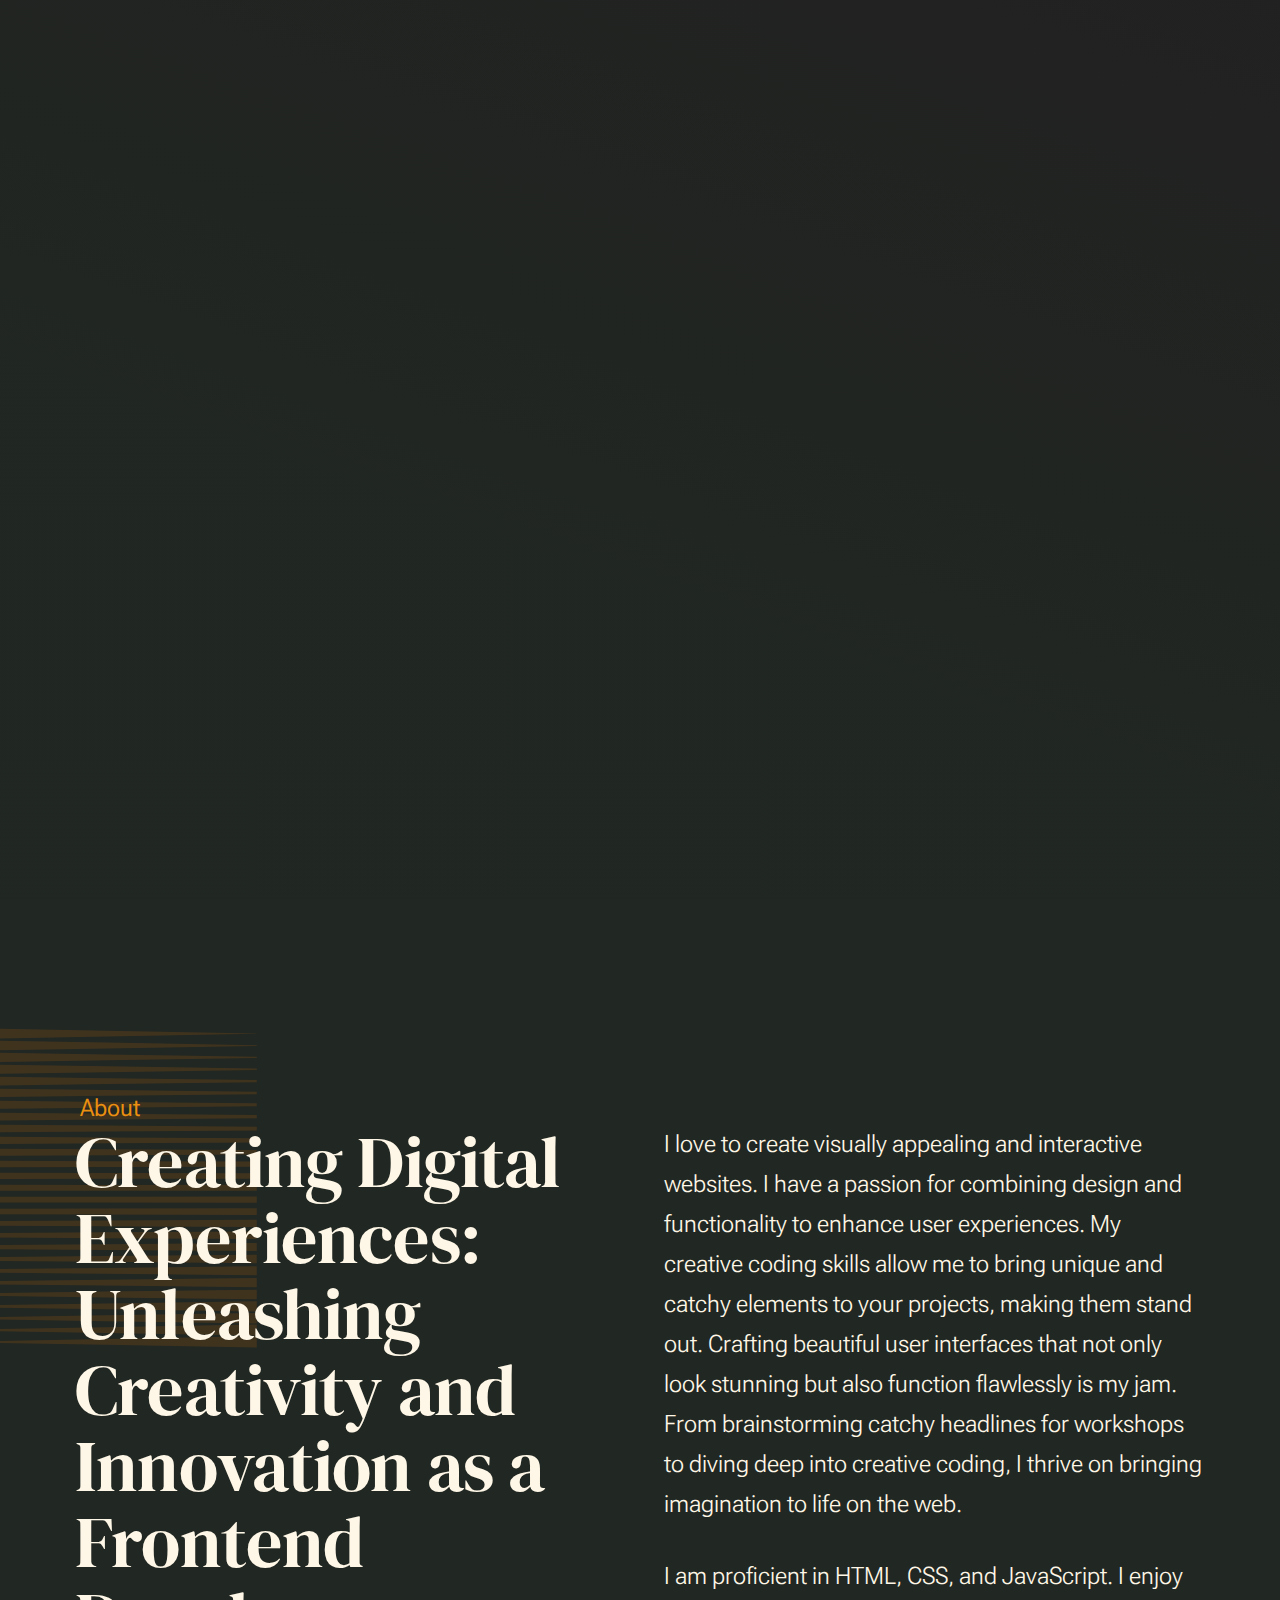
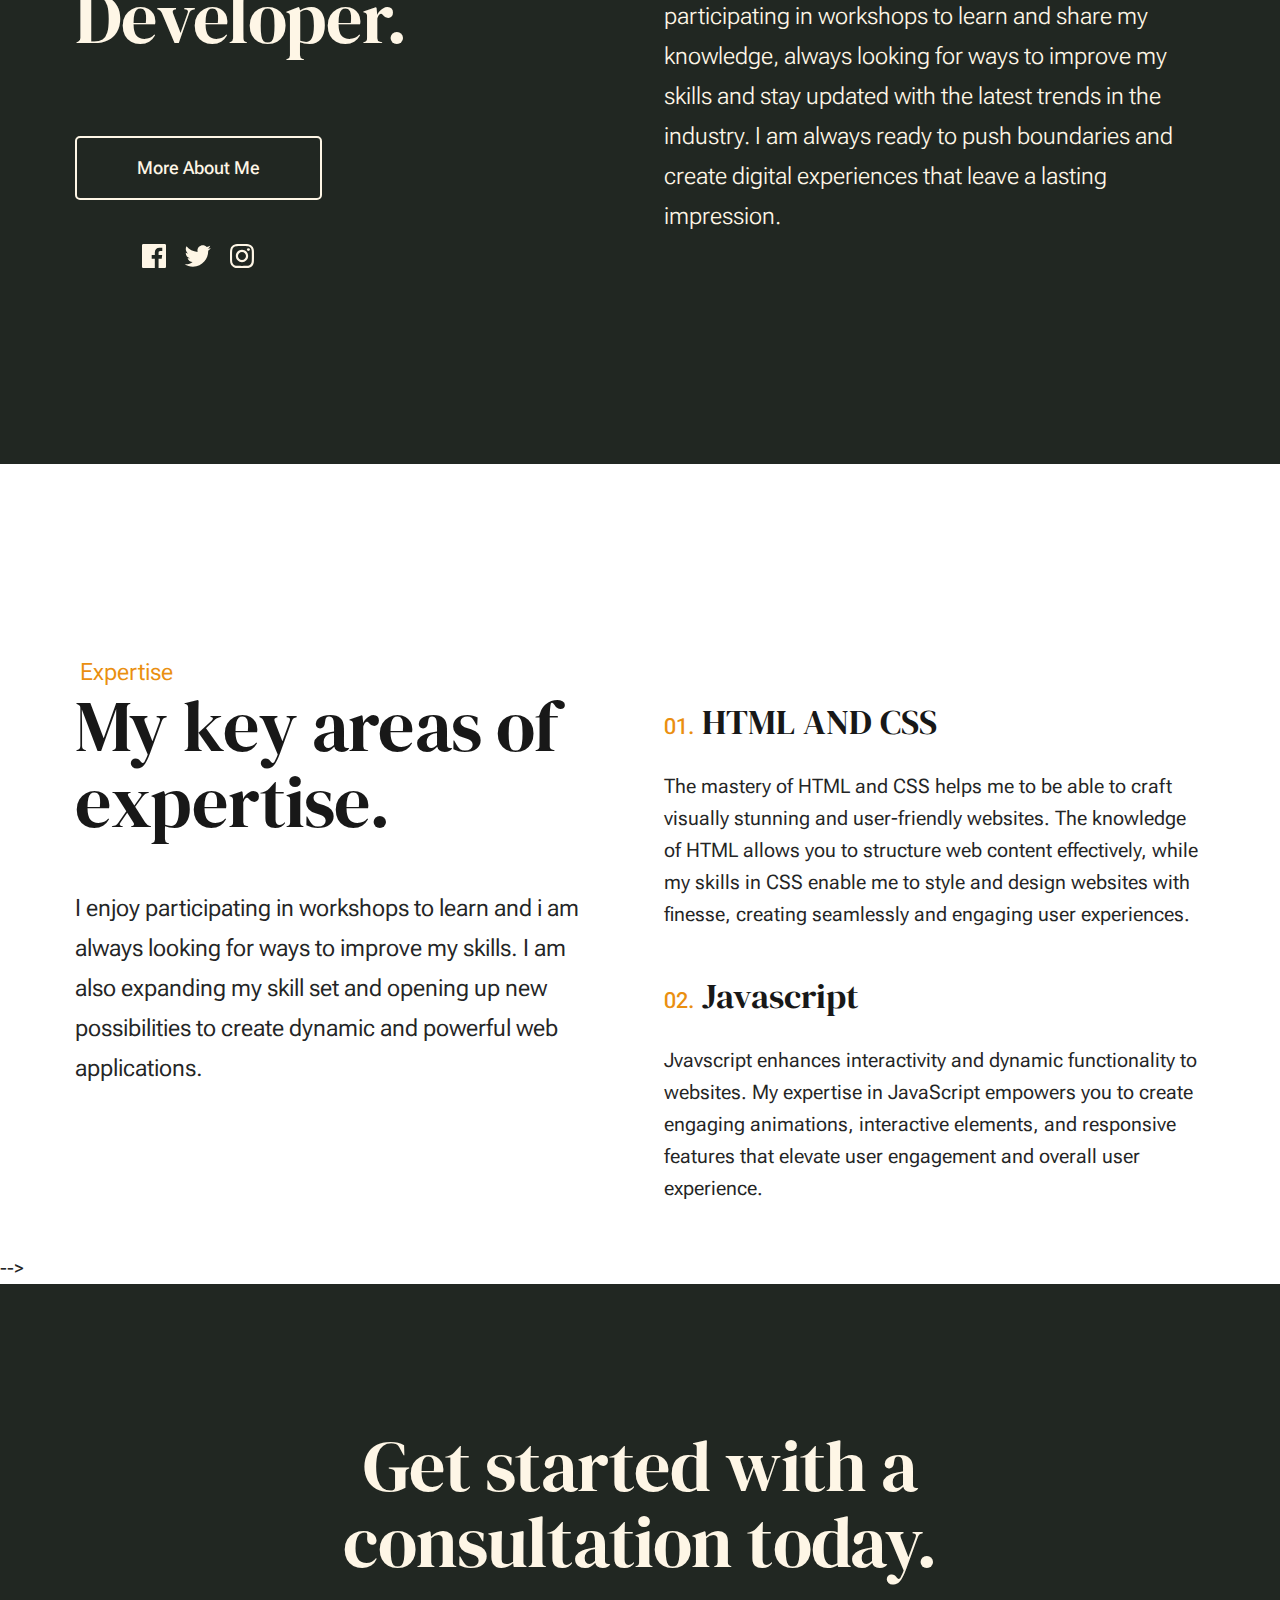
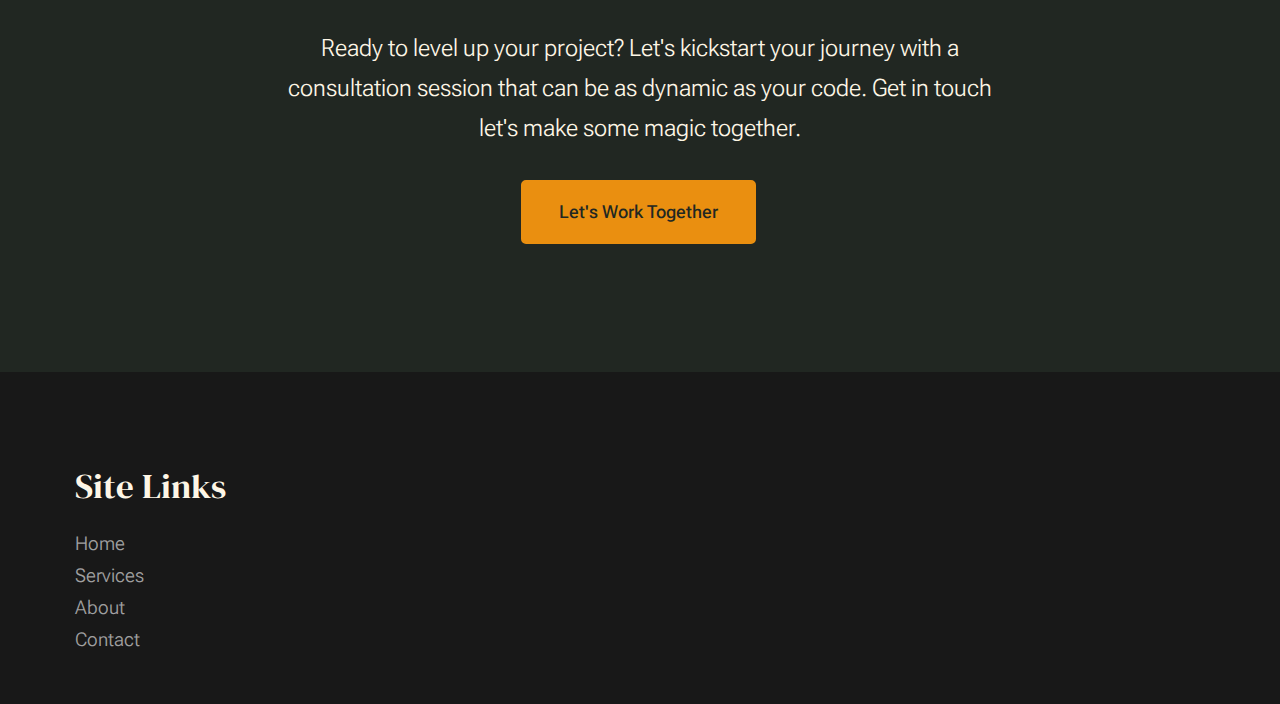
==== index.html @ f2dd3e12 "first commit" ====
<!DOCTYPE html>
<html lang="en" class="no-js" >
<head>

    <!--- basic page needs
    ================================================== -->
    <meta charset="utf-8">
    <meta name="viewport" content="width=device-width, initial-scale=1">
    <title>Fathiat</title>

    <script>
        document.documentElement.classList.remove('no-js');
        document.documentElement.classList.add('js');
    </script>

    <!-- CSS
    ================================================== -->
    <link rel="stylesheet" href="css/vendor.css">
    <link rel="stylesheet" href="css/styles.css">

    <!-- favicons
    ================================================== -->
    <link rel="apple-touch-icon" sizes="180x180" href="apple-touch-icon.png">
    <link rel="icon" type="image/png" sizes="32x32" href="favicon-32x32.png">
    <link rel="icon" type="image/png" sizes="16x16" href="favicon-16x16.png">
    <link rel="manifest" href="site.webmanifest">
</head>


<body id="top">

    
    <!-- preloader
    ================================================== -->
    <div id="preloader">
        <div id="loader" class="dots-fade">
            <div></div>
            <div></div>
            <div></div>
        </div>
    </div>


    <!-- page wrap
    ================================================== -->
    <div id="page" class="s-pagewrap ss-home">


        <!-- # site header 
        ================================================== -->
        <header class="s-header">

            <div class="row s-header__inner width-sixteen-col">

                <div class="s-header__block">
                    <div class="s-header__logo">
                        <a class="logo" href="index.html">
                            <img src="images/logo.svg" alt="Homepage">
                        </a>
                    </div>

                    <a class="s-header__menu-toggle" href="#0"><span>Menu</span></a>
                </div> <!-- end s-header__block -->

                <nav class="s-header__nav">
    
                    <ul class="s-header__menu-links">
                        <li><a href="about.html">About</a></li>
                        <li><a href="services.html">Services</a></li>
                        <!-- <li><a href="blog.html">Journal</a></li> -->
                        <li><a href="contact.html">Contact</a></li>
                    </ul> <!-- s-header__menu-links -->

                    <div class="s-header__contact">
                        <a href="contact.html" class="btn btn--primary s-header__contact-btn">Let's Work Together</a>                        
                    </div> <!-- s-header__contact -->
    
                </nav> <!-- end s-header__nav -->

            </div> <!-- end s-header__inner -->

        </header> <!-- end s-header -->


        <!-- # site main content
        ================================================== -->
        <section id="content" class="s-content">

            <!-- intro
            ----------------------------------------------- -->
            <section id="intro" class="s-intro">

                <div class="row s-intro__content width-sixteen-col">

                    <div class="column lg-12 s-intro__content-inner grid-block">
                        
                        <div class="s-intro__content-text">
                            <div class="s-intro__content-pretitle text-pretitle">Hello, I'm Fathiat</div>
                            <h1 class="s-intro__content-title">
                            I create websites, <br>
                            webapps and help you bring your digital ideas to life.
                            </h1>
                        </div> <!-- s-intro__content-text -->

                        <div class="s-intro__content-media"> 
                            <div class="s-intro__content-media-inner">                               
                                <img src="images/Fathiat1.JPG" srcset="images/Fathiat1.jpg 1x, images/Fathiat1@2x.jpg 2x" alt="">
                                <div class="lines">                               
                                    <span></span>                                  
                                </div>
                            </div>
                        </div> <!-- s-intro__content-media -->                      

                        <div class="s-intro__scroll-down">
                            <a href="#about" class="smoothscroll">
                                <div class="scroll-icon">
                                    <svg xmlns="http://www.w3.org/2000/svg" viewBox="0 0 24 24" width="36" height="36" fill="none" stroke="#97b34a" stroke-width="1" stroke-linecap="round" stroke-linejoin="round">&lt;!--!  Atomicons Free 1.00 by @atisalab License - https://atomicons.com/license/ (Icons: CC BY 4.0) Copyright 2021 Atomicons --&gt;<polyline points="7 13 12 18 17 13"></polyline><line x1="12" y1="18" x2="12" y2="6"></line></svg>
                                </div>
                                <span>Scroll for more</span>
                            </a>
                        </div> <!-- s-intro__scroll-down -->
                        
                    </div> <!-- s-intro__content-inner -->

                </div> <!-- s-intro__content -->

            </section> <!-- end s-intro -->

            <!-- about
            ----------------------------------------------- -->
            <section id="about" class="s-about target-section">

                <div class="row s-about__content width-sixteen-col">
                    <div class="column grid-block grid-section-split">

                        <img src="images/geometric_shape.svg" alt="" class="s-about__content-imgbg">

                        <div class="section-header grid-section-split__header">
                            <div class="text-pretitle">About</div>                           
                            <h2 class="text-display-title">
                            Creating Digital Experiences: Unleashing Creativity and Innovation as a Frontend Developer.
                            </h2>                           
                        </div> <!-- end section-header -->

                        <div class="s-about__content-main grid-section-split__primary">
                            <p class="attention-getter">
                            I love to create visually appealing and interactive websites. I have a passion for
                            combining design and functionality to enhance user experiences. My creative coding
                            skills allow me to bring unique and catchy elements to your projects, making them stand
                            out. Crafting beautiful user interfaces that not only look stunning but also function
                            flawlessly is my jam. From brainstorming catchy headlines for workshops to diving deep
                            into creative coding, I thrive on bringing imagination to life on the web.
                            </p>

                            <p class="attention-getter">
                            I am proficient in HTML, CSS, and JavaScript. I enjoy participating in workshops to learn and
                            share my knowledge, always looking for ways to improve my skills and stay updated with
                            the latest trends in the industry. I am always ready to push boundaries and create digital
                            experiences that leave a lasting impression.
                            </p>

                            <!-- <p class="attention-getter">
                            Lorem ipsum dolor sit amet consectetur adipisicing elit. 
                            Repellendus iste ipsam quod repellat. Hic tempora ullam aperiam 
                            ipsum optio magni vel inventore voluptatibus nisi maiores laboriosam 
                            fuga iure, velit eligendi ab vero minima? Quae ducimus ab dignissimos 
                            iure, eos consequatur est deleniti cum id aliquid neque.
                            </p> -->
                        </div> <!-- end s-about__content-main -->

                        <div class="s-about__content-btn grid-section-split__bottom">
                            <a href="about.html" class="btn btn--stroke u-fullwidth">More About Me</a>

                            <ul class="s-about__social social-list">
                                <li>
                                    <a href="#0">
                                        <svg xmlns="http://www.w3.org/2000/svg" width="24" height="24" viewBox="0 0 24 24" style="fill:rgba(0, 0, 0, 1);transform:;-ms-filter:"><path d="M20,3H4C3.447,3,3,3.448,3,4v16c0,0.552,0.447,1,1,1h8.615v-6.96h-2.338v-2.725h2.338v-2c0-2.325,1.42-3.592,3.5-3.592 c0.699-0.002,1.399,0.034,2.095,0.107v2.42h-1.435c-1.128,0-1.348,0.538-1.348,1.325v1.735h2.697l-0.35,2.725h-2.348V21H20 c0.553,0,1-0.448,1-1V4C21,3.448,20.553,3,20,3z"></path></svg>
                                        <span class="u-screen-reader-text">Facebook</span>
                                    </a>
                                </li>
                                <li>
                                    <a href="#0">
                                        <svg xmlns="http://www.w3.org/2000/svg" width="24" height="24" viewBox="0 0 24 24" style="fill:rgba(0, 0, 0, 1);transform:;-ms-filter:"><path d="M19.633,7.997c0.013,0.175,0.013,0.349,0.013,0.523c0,5.325-4.053,11.461-11.46,11.461c-2.282,0-4.402-0.661-6.186-1.809 c0.324,0.037,0.636,0.05,0.973,0.05c1.883,0,3.616-0.636,5.001-1.721c-1.771-0.037-3.255-1.197-3.767-2.793 c0.249,0.037,0.499,0.062,0.761,0.062c0.361,0,0.724-0.05,1.061-0.137c-1.847-0.374-3.23-1.995-3.23-3.953v-0.05 c0.537,0.299,1.16,0.486,1.82,0.511C3.534,9.419,2.823,8.184,2.823,6.787c0-0.748,0.199-1.434,0.548-2.032 c1.983,2.443,4.964,4.04,8.306,4.215c-0.062-0.3-0.1-0.611-0.1-0.923c0-2.22,1.796-4.028,4.028-4.028 c1.16,0,2.207,0.486,2.943,1.272c0.91-0.175,1.782-0.512,2.556-0.973c-0.299,0.935-0.936,1.721-1.771,2.22 c0.811-0.088,1.597-0.312,2.319-0.624C21.104,6.712,20.419,7.423,19.633,7.997z"></path></svg>
                                        <span class="u-screen-reader-text">Twitter</span>
                                    </a>
                                </li>
                                <li>
                                    <a href="https://www.instagram.com/tomi_bukola?igsh=NXRkZjlpemo4dzln&utm_source=qr">
                                        <svg xmlns="http://www.w3.org/2000/svg" width="24" height="24" viewBox="0 0 24 24" style="fill:rgba(0, 0, 0, 1);transform:;-ms-filter:"><path d="M11.999,7.377c-2.554,0-4.623,2.07-4.623,4.623c0,2.554,2.069,4.624,4.623,4.624c2.552,0,4.623-2.07,4.623-4.624 C16.622,9.447,14.551,7.377,11.999,7.377L11.999,7.377z M11.999,15.004c-1.659,0-3.004-1.345-3.004-3.003 c0-1.659,1.345-3.003,3.004-3.003s3.002,1.344,3.002,3.003C15.001,13.659,13.658,15.004,11.999,15.004L11.999,15.004z"></path><circle cx="16.806" cy="7.207" r="1.078"></circle><path d="M20.533,6.111c-0.469-1.209-1.424-2.165-2.633-2.632c-0.699-0.263-1.438-0.404-2.186-0.42 c-0.963-0.042-1.268-0.054-3.71-0.054s-2.755,0-3.71,0.054C7.548,3.074,6.809,3.215,6.11,3.479C4.9,3.946,3.945,4.902,3.477,6.111 c-0.263,0.7-0.404,1.438-0.419,2.186c-0.043,0.962-0.056,1.267-0.056,3.71c0,2.442,0,2.753,0.056,3.71 c0.015,0.748,0.156,1.486,0.419,2.187c0.469,1.208,1.424,2.164,2.634,2.632c0.696,0.272,1.435,0.426,2.185,0.45 c0.963,0.042,1.268,0.055,3.71,0.055s2.755,0,3.71-0.055c0.747-0.015,1.486-0.157,2.186-0.419c1.209-0.469,2.164-1.424,2.633-2.633 c0.263-0.7,0.404-1.438,0.419-2.186c0.043-0.962,0.056-1.267,0.056-3.71s0-2.753-0.056-3.71C20.941,7.57,20.801,6.819,20.533,6.111z M19.315,15.643c-0.007,0.576-0.111,1.147-0.311,1.688c-0.305,0.787-0.926,1.409-1.712,1.711c-0.535,0.199-1.099,0.303-1.67,0.311 c-0.95,0.044-1.218,0.055-3.654,0.055c-2.438,0-2.687,0-3.655-0.055c-0.569-0.007-1.135-0.112-1.669-0.311 c-0.789-0.301-1.414-0.923-1.719-1.711c-0.196-0.534-0.302-1.099-0.311-1.669c-0.043-0.95-0.053-1.218-0.053-3.654 c0-2.437,0-2.686,0.053-3.655c0.007-0.576,0.111-1.146,0.311-1.687c0.305-0.789,0.93-1.41,1.719-1.712 c0.534-0.198,1.1-0.303,1.669-0.311c0.951-0.043,1.218-0.055,3.655-0.055c2.437,0,2.687,0,3.654,0.055 c0.571,0.007,1.135,0.112,1.67,0.311c0.786,0.303,1.407,0.925,1.712,1.712c0.196,0.534,0.302,1.099,0.311,1.669 c0.043,0.951,0.054,1.218,0.054,3.655c0,2.436,0,2.698-0.043,3.654H19.315z"></path></svg>
                                        <span class="u-screen-reader-text">Instagram</span>
                                    </a>
                                </li>
                                <!-- <li>
                                    <a href="#0">
                                        <svg xmlns="http://www.w3.org/2000/svg" width="24" height="24" viewBox="0 0 24 24" style="fill: rgba(0, 0, 0, 1);transform: ;msFilter:;"><path d="M20.66 6.98a9.932 9.932 0 0 0-3.641-3.64C15.486 2.447 13.813 2 12 2s-3.486.447-5.02 1.34c-1.533.893-2.747 2.107-3.64 3.64S2 10.187 2 12s.446 3.487 1.34 5.02a9.924 9.924 0 0 0 3.641 3.64C8.514 21.553 10.187 22 12 22s3.486-.447 5.02-1.34a9.932 9.932 0 0 0 3.641-3.64C21.554 15.487 22 13.813 22 12s-.446-3.487-1.34-5.02zM12 3.66c2 0 3.772.64 5.32 1.919-.92 1.174-2.286 2.14-4.1 2.9-1.002-1.813-2.088-3.327-3.261-4.54A7.715 7.715 0 0 1 12 3.66zM5.51 6.8a8.116 8.116 0 0 1 2.711-2.22c1.212 1.201 2.325 2.7 3.34 4.5-2 .6-4.114.9-6.341.9-.573 0-1.006-.013-1.3-.04A8.549 8.549 0 0 1 5.51 6.8zM3.66 12c0-.054.003-.12.01-.2.007-.08.01-.146.01-.2.254.014.641.02 1.161.02 2.666 0 5.146-.367 7.439-1.1.187.373.381.793.58 1.26-1.32.293-2.674 1.006-4.061 2.14S6.4 16.247 5.76 17.5c-1.4-1.587-2.1-3.42-2.1-5.5zM12 20.34c-1.894 0-3.594-.587-5.101-1.759.601-1.187 1.524-2.322 2.771-3.401 1.246-1.08 2.483-1.753 3.71-2.02a29.441 29.441 0 0 1 1.56 6.62 8.166 8.166 0 0 1-2.94.56zm7.08-3.96a8.351 8.351 0 0 1-2.58 2.621c-.24-2.08-.7-4.107-1.379-6.081.932-.066 1.765-.1 2.5-.1.799 0 1.686.034 2.659.1a8.098 8.098 0 0 1-1.2 3.46zm-1.24-5c-1.16 0-2.233.047-3.22.14a27.053 27.053 0 0 0-.68-1.62c2.066-.906 3.532-2.006 4.399-3.3 1.2 1.414 1.854 3.027 1.96 4.84-.812-.04-1.632-.06-2.459-.06z"></path></svg>
                                        <span class="u-screen-reader-text">Dribbble</span>
                                    </a>
                                </li> -->
                            </ul> <!-- end s-footer__social -->
                        </div> <!-- end s-about__content-btn -->
                    
                    </div> <!-- content-inner -->
                </div>
                
            </section> <!-- end s-about -->

            <!-- expertise
            ----------------------------------------------- -->
            <section id="expertise" class="s-expertise">

                <div class="row s-expertise__content width-sixteen-col">
                    <div class="column xl-12 grid-block grid-section-split">

                        <div class="section-header grid-section-split__header">
                            <div class="text-pretitle">Expertise</div>                           
                            <h2 class="text-display-title">
                            My key areas of expertise.
                            </h2>     
                            
                            <p class="lead">
                            I enjoy participating in workshops to learn and i am always looking for ways to improve my
                            skills. I am also expanding my skill set and opening up new possibilities to create dynamic
                            and powerful web applications. 
                            </p>
                        </div> <!-- end section-header -->

                        <div class="s-expertise__content-main grid-section-split__primary">

                            <div class="grid-list-items list-items show-ctr">
                                <div class="grid-list-items__item list-items__item">
                                    <div class="grid-list-items__title list-items__item-header">
                                        <h3 class="list-items__item-title">HTML AND CSS</h3>
                                    </div>
                                    <div class="grid-list-items__text list-items__item-text">
                                        <p>
                                        The mastery of HTML and CSS helps me to be able to craft visually stunning and
                                        user-friendly websites. The knowledge of HTML allows you to structure web content
                                        effectively, while my skills in CSS enable me to style and design websites with
                                        finesse, creating seamlessly and engaging user experiences.
                                        </p>
                                    </div>
                                </div> <!-- list-item -->
                                <div class="grid-list-items__item list-items__item">
                                    <div class="grid-list-items__title list-items__item-header">
                                        <h3 class="list-items__item-title">Javascript</h3>
                                    </div>
                                    <div class="grid-list-items__text list-items__item-text">
                                        <p>
                                    Jvavscript enhances interactivity and dynamic functionality to websites. My expertise in
                                    JavaScript empowers you to create engaging animations, interactive elements, and responsive
                                    features that elevate user engagement and overall user experience.
                                        </p>
                                    </div>
                                </div> <!-- list-expertise__item -->
                                <!-- <div class="grid-list-items__item list-items__item">
                                    <div class="grid-list-items__title list-items__item-header">
                                        <h3 class="list-items__item-title">Content Marketing</h3>
                                    </div>
                                    <div class="grid-list-items__text list-items__item-text">
                                        <p>
                                        Eaque velit eligend. iQuibusdam quis autem voluptatibus earum vel ex error ea magni. 
                                        Rerum quam quos. Aut asperiores sit mollitia. Rem neque et voluptatem eos quia sed eligendi et. 
                                        Eaque velit eligendi ut magnam. Cumque ducimus laborum doloribus facere maxime vel earum quidem enim suscipit.
                                        </p>
                                    </div>
                                </div> <!-- list-expertise__item -->
                                <!-- <div class="grid-list-items__item list-items__item">
                                    <div class="grid-list-items__title list-items__item-header">
                                        <h3 class="list-items__item-title">Research & Discovery</h3>
                                    </div>
                                    <div class="grid-list-items__text list-items__item-text">
                                        <p>
                                        Quibusdam quis autem voluptatibus earum vel ex error ea magni. Rerum quam quos. Aut asperiores 
                                        sit mollitia. Rem neque et voluptatem eos quia sed eligendi et. Eaque velit eligendi ut 
                                        magnam. Cumque ducimus laborum doloribus facere maxime vel earum quidem enim suscipit.
                                        </p>
                                    </div> -->
                                </div> <!-- list-expertise__item -->

                            </div> <!-- grid-list-items -->
                        </div> <!-- end s-expertise__content-main -->

                        <!-- <div class="s-expertise__content-btn grid-section-split__bottom">
                            <a href="services.html" class="btn btn--stroke u-fullwidth">View All Services</a>
                        </div> end s-about__content-btn -->

                    </div> <!-- end grid-block-->
                </div> <!-- end s-expertise__content -->

            </section> <!-- end s-expertise -->

            <!-- clients
            ----------------------------------------------- -->
            <!-- <section id="clients" class="s-clients">          

                <div class="row s-clients__content-block width-sixteen-col">
                    <div class="column xl-12 grid-block grid-section-split">
                    
                        <div class="section-header grid-section-split__header">
                            <div class="text-pretitle">Clients</div>                           
                            <h2 class="text-display-title">
                            I have had the privilege of working with these incredible brands.
                            </h2>       
                        </div> <!-- end section-header -->
                    
                        <!-- <div class="grid-section-split__primary">
                            <p class="lead">
                            Quibusdam quis autem voluptatibus earum vel ex error ea. Lorem ipsum dolor sit amet consectetur 
                            adipisicing elit. Laborum suscipit debitis quam dignissimos veritatis atque pariatur magnam 
                            obcaecati fugit reprehenderit vel numquam facere esse est deserunt, perferendis commodi voluptatem similique.
                            </p>   

                            <p>
                            Lorem ipsum dolor sit amet consectetur adipisicing elit. Porro, numquam molestiae vel quaerat quas 
                            facilis voluptates rerum aspernatur quam voluptatem ea, vitae illo, omnis minus vero minima maiores 
                            quia nihil incidunt provident debitis ab qui quasi. Iure unde numquam in nulla praesentium nesciunt 
                            dolore exercitationem, odit expedita minima quisquam ullam ex. Aut perferendis vel consectetur modi esse.
                            Temporibus reprehenderit alias magni atque repellat aspernatur voluptates, accusantium pariatur libero ad 
                            nesciunt illum labore facere. Earum iure consequatur cumque omnis maiores optio.
                            </p>
                        </div> end grid-section-split__primary -->
                    
                    <!-- </div> end column -->
                <!-- </div> end row -->

                <!-- <div class="row s-clients__content-block width-sixteen-col">
                    <div class="column xl-12">
                    
                        <div class="clients-list">                            
                            <div class="clients-list__item">
                                <a href="#0">
                                    <img src="images/clients/flash.svg" alt="">
                                </a>
                            </div>
                            <div class="clients-list__item">
                                <a href="#0">
                                    <img src="images/clients/rise.svg" alt="">
                                </a>
                            </div>
                            <div class="clients-list__item">
                                <a href="#0">
                                    <img src="images/clients/cactus.svg" alt="">
                                </a>
                            </div>
                            <div class="clients-list__item">
                                <a href="#0">
                                    <img src="images/clients/pinpoint.svg" alt="">
                                </a>
                            </div> -->
                            <!-- <div class="clients-list__item">
                                <a href="#0">
                                    <img src="images/clients/proline.svg" alt="">
                                </a>
                            </div>
                            <div class="clients-list__item">
                                <a href="#0">
                                    <img src="images/clients/vision.svg" alt="">
                                </a>
                            </div>
                            <div class="column clients-list__item">
                                <a href="#0">
                                    <img src="images/clients/volume.svg" alt="">
                                </a>
                            </div> -->
                            <!-- <div class="column clients-list__item">
                                <a href="#0">
                                    <img src="images/clients/hitech.svg" alt="">
                                </a>
                            </div><div class="clients-list__item">
                                <a href="#0">
                                    <img src="images/clients/terra.svg" alt="">
                                </a>
                            </div>
                            <div class="clients-list__item">
                                <a href="#0">
                                    <img src="images/clients/chain.svg" alt="">
                                </a>
                            </div>
                        </div> end clients-list -->

                    <!-- </div> end column -->
                <!-- </div> end row -->
                                
                <!-- <div class="row s-clients__content-block width-sixteen-col">
                    <div class="column xl-12 testimonials">
                    
                        <div class="swiper-container testimonials__slider home-slider">

                            <div class="swiper-wrapper">
                                <div class="testimonials__slide swiper-slide">
                                    <p>
                                    Molestiae incidunt consequatur quis ipsa autem nam sit enim magni. Voluptas tempore rem. 
                                    Explicabo a quaerat sint autem dolore ducimus ut consequatur neque. Nisi dolores quaerat fuga rem nihil nostrum.
                                    Laudantium quia consequatur molestias.
                                    </p>
                                    <div class="testimonials__author">
                                        <img src="images/avatars/user-01.jpg" alt="Author image" class="testimonials__avatar">
                                        <cite class="testimonials__cite">
                                            <strong>John Rockefeller</strong>
                                            <span>Standard Oil Co.</span>
                                        </cite>
                                    </div> -->
                                <!-- </div> -->
                                <!-- <div class="testimonials__slide swiper-slide">
                                    <p>
                                    Nisi dolores quaerat fuga rem nihil nostrum. Molestiae incidunt consequatur quis ipsa autem nam sit enim magni. 
                                    Voluptas tempore rem. Laudantium quia consequatur molestias.
                                    Explicabo a quaerat sint autem dolore ducimus ut consequatur neque.
                                    </p>
                                    <div class="testimonials__author">
                                        <img src="images/avatars/user-04.jpg" alt="Author image" class="testimonials__avatar">
                                        <cite class="testimonials__cite">
                                            <strong>Andrew Carnegie</strong>
                                            <span>Carnegie Steel Co.</span>
                                        </cite>
                                    </div>
                                </div> -->
                                <!-- <div class="testimonials__slide swiper-slide">
                                    <p>
                                    Voluptas tempore rem. Molestiae incidunt consequatur quis ipsa autem nam sit enim magni.  
                                    Explicabo a quaerat sint autem dolore ducimus ut consequatur neque. 
                                    Nisi dolores quaerat fuga rem nihil nostrum. Laudantium quia consequatur molestias.
                                    </p>
                                    <div class="testimonials__author">
                                        <img src="images/avatars/user-06.jpg" alt="Author image" class="testimonials__avatar">
                                        <cite class="testimonials__cite">
                                            <strong>Henry Ford</strong>
                                            <span>Ford Motor Co.</span>
                                        </cite>
                                    </div>
                                </div> -->
                                <!-- <div class="testimonials__slide swiper-slide">
                                    <p>
                                    Molestiae incidunt consequatur quis ipsa autem nam sit enim magni. Voluptas tempore rem. 
                                    Explicabo a quaerat sint autem dolore ducimus ut consequatur neque. Nisi dolores quaerat fuga rem nihil nostrum.
                                    Laudantium quia consequatur molestias.
                                    </p>
                                    <div class="testimonials__author">
                                        <img src="images/avatars/user-02.jpg" alt="Author image" class="testimonials__avatar">
                                        <cite class="testimonials__cite">
                                            <strong>John Morgan</strong>
                                            <span>JP Morgan & Co.</span>
                                        </cite>
                                    </div>
                                </div> 
                            </div> end swiper-wrapper  -->

                            <!-- <div class="swiper-pagination"></div> -->

                        <!-- </div> end testimonials__slider                     -->
                    
                    <!-- </div> end column -->
                <!-- </div> end row -->


            <!-- </section> end s-clients             --> -->

        <!-- </section> s-content -->

        <!-- # cta
        ================================================== -->
        <section id="cta" class="s-cta">

            <div class="row row-x-center text-center">
                <div class="column xl-8 lg-12">

                    <div class="s-cta__content">
                        <h2 class="text-display-title">
                        Get started with a consultation today.
                        </h2>
                        <p class="lead">
                        Ready to level up your project? 
                        Let's kickstart your journey with a consultation session that can be as dynamic as your code. 
                        Get in touch let's make some magic together.
                        </p>
                        <a href="contact.html" class="btn btn--primary">Let's Work Together</a>
                    </div>

                </div>
            </div>

        </section> <!-- end s-cta -->

        <!-- # journal
        ================================================== -->
        <!-- <section id="journal" class="s-journal">

            <div class="row s-journal__content width-sixteen-col">
                <div class="column xl-12 grid-block">

                    <div class="grid-full section-header text-center">
                        <div class="text-pretitle">Recent Articles</div>                           
                        <h2 class="text-display-title">
                        Latest articles from my blog.
                        </h2>  
                    </div> end section-header  -->

                    <!-- <div class="grid-full s-journal__content-main grid-list-items">

                        <div class="grid-list-items__item blog-card">
                            <div class="blog-card__header">
                                <div class="blog-card__cat-links">
                                    <a href="https://www.dreamhost.com/r.cgi?287326">Sponsored</a>
                                </div> -->
                                <!-- <h3 class="blog-card__title"><a href="https://www.dreamhost.com/r.cgi?287326">Need Web Hosting for Your Websites?</a></h3>
                            </div>
                            <div class="blog-card__text">
                                <p>
                                Need hosting for your website? We would highly recommend <a href="https://www.dreamhost.com/r.cgi?287326">DreamHost</a>.
                                Enjoy 100% in-house support, guaranteed performance and uptime, 1-click installs, and a super-intuitive control 
                                panel to make managing your websites and projects easy. <a href="https://www.dreamhost.com/r.cgi?287326">Sign up</a> now to get started.
                                </p>
                            </div> -->
                        <!-- </div> end blog-card -->
                        <!-- <div class="grid-list-items__item blog-card">
                            <div class="blog-card__header">
                                <div class="blog-card__cat-links">
                                    <a href="blog.html">Productivity</a>
                                </div>
                                <h3 class="blog-card__title"><a href="single.html">5 Marketing Productivity Apps for Your Team</a></h3>
                            </div>
                            <div class="blog-card__text"> -->
                                <!-- <p>
                                Rerum quam quos. Quibusdam quis autem voluptatibus earum vel ex error ea magni. Aut asperiores 
                                sit mollitia. Rem neque et voluptatem eos quia sed eligendi et. Eaque velit eligendi ut 
                                magnam. Cumque ducimus laborum doloribus facere maxime vel earum quidem enim suscipit.
                                </p>
                            </div> -->
                        <!-- </div> end blog-card -->
                        <!-- <div class="grid-list-items__item blog-card">
                            <div class="blog-card__header">
                                <div class="blog-card__cat-links">
                                    <a href="blog.html">SEO</a>
                                </div>
                                <h3 class="blog-card__title"><a href="single.html">7 SEO Factors to Consider for Better Website Ranking</a></h3>
                            </div>
                            <div class="blog-card__text">
                                <p>
                                Quibusdam quis autem voluptatibus earum vel ex error ea magni. Rerum quam quos. Aut asperiores 
                                sit mollitia. Rem neque et voluptatem eos quia sed eligendi et. Eaque velit eligendi ut 
                                magnam. Cumque ducimus laborum doloribus facere maxime vel earum quidem enim suscipit.
                                </p>
                            </div> -->
                       <!-- </div> end blog card -->
                        <!-- <div class="grid-list-items__item blog-card"> -->
                            <!-- <div class="blog-card__header">
                                <div class="blog-card__cat-links">
                                    <a href="blog.html">Productivity</a>
                                </div>
                                <h3 class="blog-card__title"><a href="single.html">5 Effective Web Design Principles</a></h3>
                            </div> -->
                            <!-- <div class="blog-card__text">
                                <p>
                                Lorem ipsum dolor sit amet consectetur, adipisicing elit. Rerum ullam et laborum aperiam. 
                                Dignissimos quae voluptatibus ullam esse sapiente fugiat, rerum labore cupiditate obcaecati 
                                dolore necessitatibus id magni rem officia dolor nam sit laudantium. Quo eaque eveniet quibusdam unde. 
                                </p>
                            </div> -->
                        <!-- </div> end blog-card -->

                    <!-- </div> end grid-list-items -->

                <!-- </div> end grid-block -->
            <!-- </div> end s-journal__content -->

        <!-- </section> end s-journal -->


        <!-- # footer 
        ================================================== -->
        <footer class="s-footer">
             <div class="row s-footer__content">
                <!-- <div class="column xl-6 lg-6 md-12 s-footer__block s-footer__about">                    
                    <h3>About Monica</h3>
                    <p>
                    Lorem ipsum dolor sit amet consectetur adipisicing elit. Voluptas illum quasi facere libero, 
                    fugiat laboriosam possimus reprehenderit eveniet vero voluptatum fugit ad quis veritatis suscipit beatae 
                    incidunt perferendis tempore earum hic repellendus quisquam recusandae ipsa id esse. Nobis, aut deleniti.
                    Lorem ipsum dolor sit amet consectetur, adipisicing elit. Facere ratione dignissimos.
                    </p>               
                </div>                 --> 
                <div class="column xl-3 lg-6 md-12 s-footer__block s-footer__site-links">
                    <h3>Site Links</h3>
                    <ul class="link-list">
                        <li><a href="index.html">Home</a></li>
                        <li><a href="services.html">Services</a></li>
                        <!-- <li><a href="blog.html">Journal</a></li> -->
                        <li><a href="about.html">About</a></li>
                        <li><a href="contact.html">Contact</a></li>
                        <!-- <li><a href="https://www.dreamhost.com/r.cgi?287326">DreamHost</a></li> -->
                    </ul>
                </div>
                <!-- <div class="column xl-3 lg-6 md-12 tab-12 s-footer__block s-footer__newsletter">
                    <h3>Newsletter</h3>

                    <p>
                    Lorem ipsum dolor sit amet consectetur, adipisicing elit. Facere ratione dignissimos.
                    </p>

                    <div class="subscribe-form">
                        <form id="mc-form" class="mc-form">
                            <input type="email" name="EMAIL" id="mce-EMAIL" class="u-fullwidth text-center" placeholder="Your Email Address" title="The domain portion of the email address is invalid (the portion after the @)." pattern="^([^\x00-\x20\x22\x28\x29\x2c\x2e\x3a-\x3c\x3e\x40\x5b-\x5d\x7f-\xff]+|\x22([^\x0d\x22\x5c\x80-\xff]|\x5c[\x00-\x7f])*\x22)(\x2e([^\x00-\x20\x22\x28\x29\x2c\x2e\x3a-\x3c\x3e\x40\x5b-\x5d\x7f-\xff]+|\x22([^\x0d\x22\x5c\x80-\xff]|\x5c[\x00-\x7f])*\x22))*\x40([^\x00-\x20\x22\x28\x29\x2c\x2e\x3a-\x3c\x3e\x40\x5b-\x5d\x7f-\xff]+|\x5b([^\x0d\x5b-\x5d\x80-\xff]|\x5c[\x00-\x7f])*\x5d)(\x2e([^\x00-\x20\x22\x28\x29\x2c\x2e\x3a-\x3c\x3e\x40\x5b-\x5d\x7f-\xff]+|\x5b([^\x0d\x5b-\x5d\x80-\xff]|\x5c[\x00-\x7f])*\x5d))*(\.\w{2,})+$" required>
                            <input type="submit" name="subscribe" value="Subscribe" class="btn btn--primary btn--small u-fullwidth">
                            <div style="position: absolute; left: -5000px;" aria-hidden="true"><input type="text" name="b_cdb7b577e41181934ed6a6a44_9a91cfe7b3" tabindex="-1" value=""></div>
                            <div class="mc-status"></div>
                        </form>
                    </div>
                </div> -->
            </div>    
            
            <!-- <div class="row s-footer__bottom"> -->
                <!-- <div class="column xl-6 lg-12">
                    <ul class="s-footer__social social-list">
                        <li>
                            <a href="#0">
                                <svg xmlns="http://www.w3.org/2000/svg" width="24" height="24" viewBox="0 0 24 24" style="fill:rgba(0, 0, 0, 1);transform:;-ms-filter:"><path d="M20,3H4C3.447,3,3,3.448,3,4v16c0,0.552,0.447,1,1,1h8.615v-6.96h-2.338v-2.725h2.338v-2c0-2.325,1.42-3.592,3.5-3.592 c0.699-0.002,1.399,0.034,2.095,0.107v2.42h-1.435c-1.128,0-1.348,0.538-1.348,1.325v1.735h2.697l-0.35,2.725h-2.348V21H20 c0.553,0,1-0.448,1-1V4C21,3.448,20.553,3,20,3z"></path></svg>
                                <span class="u-screen-reader-text">Facebook</span>
                            </a>
                        </li>
                        <li>
                            <a href="#0">
                                <svg xmlns="http://www.w3.org/2000/svg" width="24" height="24" viewBox="0 0 24 24" style="fill:rgba(0, 0, 0, 1);transform:;-ms-filter:"><path d="M19.633,7.997c0.013,0.175,0.013,0.349,0.013,0.523c0,5.325-4.053,11.461-11.46,11.461c-2.282,0-4.402-0.661-6.186-1.809 c0.324,0.037,0.636,0.05,0.973,0.05c1.883,0,3.616-0.636,5.001-1.721c-1.771-0.037-3.255-1.197-3.767-2.793 c0.249,0.037,0.499,0.062,0.761,0.062c0.361,0,0.724-0.05,1.061-0.137c-1.847-0.374-3.23-1.995-3.23-3.953v-0.05 c0.537,0.299,1.16,0.486,1.82,0.511C3.534,9.419,2.823,8.184,2.823,6.787c0-0.748,0.199-1.434,0.548-2.032 c1.983,2.443,4.964,4.04,8.306,4.215c-0.062-0.3-0.1-0.611-0.1-0.923c0-2.22,1.796-4.028,4.028-4.028 c1.16,0,2.207,0.486,2.943,1.272c0.91-0.175,1.782-0.512,2.556-0.973c-0.299,0.935-0.936,1.721-1.771,2.22 c0.811-0.088,1.597-0.312,2.319-0.624C21.104,6.712,20.419,7.423,19.633,7.997z"></path></svg>
                                <span class="u-screen-reader-text">Twitter</span>
                            </a>
                        </li>
                        <li> -->
                            <!-- <a href="#0">
                                <svg xmlns="http://www.w3.org/2000/svg" width="24" height="24" viewBox="0 0 24 24" style="fill:rgba(0, 0, 0, 1);transform:;-ms-filter:"><path d="M11.999,7.377c-2.554,0-4.623,2.07-4.623,4.623c0,2.554,2.069,4.624,4.623,4.624c2.552,0,4.623-2.07,4.623-4.624 C16.622,9.447,14.551,7.377,11.999,7.377L11.999,7.377z M11.999,15.004c-1.659,0-3.004-1.345-3.004-3.003 c0-1.659,1.345-3.003,3.004-3.003s3.002,1.344,3.002,3.003C15.001,13.659,13.658,15.004,11.999,15.004L11.999,15.004z"></path><circle cx="16.806" cy="7.207" r="1.078"></circle><path d="M20.533,6.111c-0.469-1.209-1.424-2.165-2.633-2.632c-0.699-0.263-1.438-0.404-2.186-0.42 c-0.963-0.042-1.268-0.054-3.71-0.054s-2.755,0-3.71,0.054C7.548,3.074,6.809,3.215,6.11,3.479C4.9,3.946,3.945,4.902,3.477,6.111 c-0.263,0.7-0.404,1.438-0.419,2.186c-0.043,0.962-0.056,1.267-0.056,3.71c0,2.442,0,2.753,0.056,3.71 c0.015,0.748,0.156,1.486,0.419,2.187c0.469,1.208,1.424,2.164,2.634,2.632c0.696,0.272,1.435,0.426,2.185,0.45 c0.963,0.042,1.268,0.055,3.71,0.055s2.755,0,3.71-0.055c0.747-0.015,1.486-0.157,2.186-0.419c1.209-0.469,2.164-1.424,2.633-2.633 c0.263-0.7,0.404-1.438,0.419-2.186c0.043-0.962,0.056-1.267,0.056-3.71s0-2.753-0.056-3.71C20.941,7.57,20.801,6.819,20.533,6.111z M19.315,15.643c-0.007,0.576-0.111,1.147-0.311,1.688c-0.305,0.787-0.926,1.409-1.712,1.711c-0.535,0.199-1.099,0.303-1.67,0.311 c-0.95,0.044-1.218,0.055-3.654,0.055c-2.438,0-2.687,0-3.655-0.055c-0.569-0.007-1.135-0.112-1.669-0.311 c-0.789-0.301-1.414-0.923-1.719-1.711c-0.196-0.534-0.302-1.099-0.311-1.669c-0.043-0.95-0.053-1.218-0.053-3.654 c0-2.437,0-2.686,0.053-3.655c0.007-0.576,0.111-1.146,0.311-1.687c0.305-0.789,0.93-1.41,1.719-1.712 c0.534-0.198,1.1-0.303,1.669-0.311c0.951-0.043,1.218-0.055,3.655-0.055c2.437,0,2.687,0,3.654,0.055 c0.571,0.007,1.135,0.112,1.67,0.311c0.786,0.303,1.407,0.925,1.712,1.712c0.196,0.534,0.302,1.099,0.311,1.669 c0.043,0.951,0.054,1.218,0.054,3.655c0,2.436,0,2.698-0.043,3.654H19.315z"></path></svg>
                                <span class="u-screen-reader-text">Instagram</span>
                            </a>
                        </li>
                        <li>
                            <a href="#0">
                                <svg xmlns="http://www.w3.org/2000/svg" width="24" height="24" viewBox="0 0 24 24" style="fill: rgba(0, 0, 0, 1);transform: ;msFilter:;"><path d="M20.66 6.98a9.932 9.932 0 0 0-3.641-3.64C15.486 2.447 13.813 2 12 2s-3.486.447-5.02 1.34c-1.533.893-2.747 2.107-3.64 3.64S2 10.187 2 12s.446 3.487 1.34 5.02a9.924 9.924 0 0 0 3.641 3.64C8.514 21.553 10.187 22 12 22s3.486-.447 5.02-1.34a9.932 9.932 0 0 0 3.641-3.64C21.554 15.487 22 13.813 22 12s-.446-3.487-1.34-5.02zM12 3.66c2 0 3.772.64 5.32 1.919-.92 1.174-2.286 2.14-4.1 2.9-1.002-1.813-2.088-3.327-3.261-4.54A7.715 7.715 0 0 1 12 3.66zM5.51 6.8a8.116 8.116 0 0 1 2.711-2.22c1.212 1.201 2.325 2.7 3.34 4.5-2 .6-4.114.9-6.341.9-.573 0-1.006-.013-1.3-.04A8.549 8.549 0 0 1 5.51 6.8zM3.66 12c0-.054.003-.12.01-.2.007-.08.01-.146.01-.2.254.014.641.02 1.161.02 2.666 0 5.146-.367 7.439-1.1.187.373.381.793.58 1.26-1.32.293-2.674 1.006-4.061 2.14S6.4 16.247 5.76 17.5c-1.4-1.587-2.1-3.42-2.1-5.5zM12 20.34c-1.894 0-3.594-.587-5.101-1.759.601-1.187 1.524-2.322 2.771-3.401 1.246-1.08 2.483-1.753 3.71-2.02a29.441 29.441 0 0 1 1.56 6.62 8.166 8.166 0 0 1-2.94.56zm7.08-3.96a8.351 8.351 0 0 1-2.58 2.621c-.24-2.08-.7-4.107-1.379-6.081.932-.066 1.765-.1 2.5-.1.799 0 1.686.034 2.659.1a8.098 8.098 0 0 1-1.2 3.46zm-1.24-5c-1.16 0-2.233.047-3.22.14a27.053 27.053 0 0 0-.68-1.62c2.066-.906 3.532-2.006 4.399-3.3 1.2 1.414 1.854 3.027 1.96 4.84-.812-.04-1.632-.06-2.459-.06z"></path></svg>
                                <span class="u-screen-reader-text">Dribbble</span>
                            </a> -->
                        <!-- </li> -->
                    <!-- </ul> end s-footer__social -->
                <!-- </div> -->
                <!-- <div class="column xl-6 lg-12">
                    <p class="ss-copyright">
                        <span>© Copyright Monica 2022</span> 
                        <span>Design by <a href="https://www.styleshout.com/">StyleShout</a> Distribution By <a href="https://themewagon.com">ThemeWagon</a></span>
                    </p>
                </div> -->

                <!-- <div class="ss-go-top">
                    <a class="smoothscroll" title="Back to Top" href="#top">
                        <svg xmlns="http://www.w3.org/2000/svg" viewBox="0 0 24 24" width="36" height="36" fill="none" stroke="#ffffff" stroke-width="1" stroke-linecap="round" stroke-linejoin="round">&lt;!--!  Atomicons Free 1.00 by @atisalab License - https://atomicons.com/license/ (Icons: CC BY 4.0) Copyright 2021 Atomicons --&gt;<polyline points="17 11 12 6 7 11"></polyline><line x1="12" y1="18" x2="12" y2="6"></line></svg>
                    </a> -->
                <!-- </div> end ss-go-top -->
            <!-- </div> -->
            
        </footer>

    </div> <!-- end page-wrap -->

    <!-- Java Script
    ================================================== -->
    <script src="js/plugins.js"></script>
    <script src="js/main.js"></script>

</body>
</html>
---- css/vendor.css ----
/* ===================================================================
 * Monica Third-party Stylesheets
 * Template Ver. 1.0.0
 * 12-13-2022
 * -------------------------------------------------------------------
 *
 * TOC:
 * # PrismJS
 * # Swiper
 *
 * ------------------------------------------------------------------- */


/* ===================================================================
 * # PrismJS 1.20.0
 *   https://prismjs.com/download.html#themes=prism-okaidia&languages=markup+css+clike+javascript+markup-templating+php 
 *   
 *   okaidia theme for JavaScript, CSS and HTML
 *   Loosely based on Monokai textmate theme by http://www.monokai.nl/
 *   @author ocodia
 * ------------------------------------------------------------------- */
code[class*=language-],
pre[class*=language-] {
  color          : #f8f8f2;
  background     : none;
  text-shadow    : 0 1px rgba(0, 0, 0, 0.3);
  font-family    : var(--font-mono);
  font-size      : calc(var(--text-size) * 0.9444);
  text-align     : left;
  white-space    : pre;
  word-spacing   : normal;
  word-break     : normal;
  word-wrap      : normal;
  line-height    : var(--vspace-1);
  -moz-tab-size  : 4;
  -o-tab-size    : 4;
  tab-size       : 4;
  -webkit-hyphens: none;
  -ms-hyphens    : none;
  hyphens        : none;
}

/* Code blocks */
pre[class*=language-] {
  padding : var(--vspace-0_5) 0 var(--vspace-1);
  margin  : var(--vspace-1) 0;
  overflow: auto;
}

:not(pre)>code[class*=language-],
pre[class*=language-] {
  background: #272822;
}

/* Inline code */
:not(pre)>code[class*=language-] {
  padding    : 0.1em;
  white-space: normal;
}

.token.comment,
.token.prolog,
.token.doctype,
.token.cdata {
  color: slategray;
}

.token.punctuation {
  color: #f8f8f2;
}

.token.namespace {
  opacity: 0.7;
}

.token.property,
.token.tag,
.token.constant,
.token.symbol,
.token.deleted {
  color: #f92672;
}

.token.boolean,
.token.number {
  color: #ae81ff;
}

.token.selector,
.token.attr-name,
.token.string,
.token.char,
.token.builtin,
.token.inserted {
  color: #a6e22e;
}

.token.operator,
.token.entity,
.token.url,
.language-css .token.string,
.style .token.string,
.token.variable {
  color: #f8f8f2;
}

.token.atrule,
.token.attr-value,
.token.function,
.token.class-name {
  color: #e6db74;
}

.token.keyword {
  color: #66d9ef;
}

.token.regex,
.token.important {
  color: #fd971f;
}

.token.important,
.token.bold {
  font-weight: bold;
}

.token.italic {
  font-style: italic;
}

.token.entity {
  cursor: help;
}



/* ===================================================================
 * # Swiper 6.4.5
 *   Most modern mobile touch slider and framework with hardware accelerated transitions
 *   https://swiperjs.com
 *
 *   Copyright 2014-2020 Vladimir Kharlampidi
 *
 *   Released under the MIT License
 *
 *   Released on: December 18, 2020
 * ------------------------------------------------------------------- */
@font-face {
  font-family: "swiper-icons";
  src        : url("data:application/font-woff;charset=utf-8;base64, [base64]//wADZ2x5ZgAAAywAAADMAAAD2MHtryVoZWFkAAABbAAAADAAAAA2E2+eoWhoZWEAAAGcAAAAHwAAACQC9gDzaG10eAAAAigAAAAZAAAArgJkABFsb2NhAAAC0AAAAFoAAABaFQAUGG1heHAAAAG8AAAAHwAAACAAcABAbmFtZQAAA/gAAAE5AAACXvFdBwlwb3N0AAAFNAAAAGIAAACE5s74hXjaY2BkYGAAYpf5Hu/j+W2+MnAzMYDAzaX6QjD6/4//Bxj5GA8AuRwMYGkAPywL13jaY2BkYGA88P8Agx4j+/8fQDYfA1AEBWgDAIB2BOoAeNpjYGRgYNBh4GdgYgABEMnIABJzYNADCQAACWgAsQB42mNgYfzCOIGBlYGB0YcxjYGBwR1Kf2WQZGhhYGBiYGVmgAFGBiQQkOaawtDAoMBQxXjg/wEGPcYDDA4wNUA2CCgwsAAAO4EL6gAAeNpj2M0gyAACqxgGNWBkZ2D4/wMA+xkDdgAAAHjaY2BgYGaAYBkGRgYQiAHyGMF8FgYHIM3DwMHABGQrMOgyWDLEM1T9/w8UBfEMgLzE////P/5//f/V/xv+r4eaAAeMbAxwIUYmIMHEgKYAYjUcsDAwsLKxc3BycfPw8jEQA/[base64]/uznmfPFBNODM2K7MTQ45YEAZqGP81AmGGcF3iPqOop0r1SPTaTbVkfUe4HXj97wYE+yNwWYxwWu4v1ugWHgo3S1XdZEVqWM7ET0cfnLGxWfkgR42o2PvWrDMBSFj/IHLaF0zKjRgdiVMwScNRAoWUoH78Y2icB/yIY09An6AH2Bdu/UB+yxopYshQiEvnvu0dURgDt8QeC8PDw7Fpji3fEA4z/PEJ6YOB5hKh4dj3EvXhxPqH/SKUY3rJ7srZ4FZnh1PMAtPhwP6fl2PMJMPDgeQ4rY8YT6Gzao0eAEA409DuggmTnFnOcSCiEiLMgxCiTI6Cq5DZUd3Qmp10vO0LaLTd2cjN4fOumlc7lUYbSQcZFkutRG7g6JKZKy0RmdLY680CDnEJ+UMkpFFe1RN7nxdVpXrC4aTtnaurOnYercZg2YVmLN/d/gczfEimrE/fs/bOuq29Zmn8tloORaXgZgGa78yO9/cnXm2BpaGvq25Dv9S4E9+5SIc9PqupJKhYFSSl47+Qcr1mYNAAAAeNptw0cKwkAAAMDZJA8Q7OUJvkLsPfZ6zFVERPy8qHh2YER+3i/BP83vIBLLySsoKimrqKqpa2hp6+jq6RsYGhmbmJqZSy0sraxtbO3sHRydnEMU4uR6yx7JJXveP7WrDycAAAAAAAH//wACeNpjYGRgYOABYhkgZgJCZgZNBkYGLQZtIJsFLMYAAAw3ALgAeNolizEKgDAQBCchRbC2sFER0YD6qVQiBCv/H9ezGI6Z5XBAw8CBK/m5iQQVauVbXLnOrMZv2oLdKFa8Pjuru2hJzGabmOSLzNMzvutpB3N42mNgZGBg4GKQYzBhYMxJLMlj4GBgAYow/P/PAJJhLM6sSoWKfWCAAwDAjgbRAAB42mNgYGBkAIIbCZo5IPrmUn0hGA0AO8EFTQAA") format("woff");
  font-weight: 400;
  font-style : normal;
}

:root {
  --swiper-theme-color: #007aff;
}

.swiper-container {
  margin-left : auto;
  margin-right: auto;
  position    : relative;
  overflow    : hidden;
  list-style  : none;
  padding     : 0;
  /* Fix of Webkit flickering */
  z-index     : 1;
}

.swiper-container-vertical>.swiper-wrapper {
  flex-direction: column;
}

.swiper-wrapper {
  position           : relative;
  width              : 100%;
  height             : 100%;
  z-index            : 1;
  display            : flex;
  transition-property: transform;
  box-sizing         : content-box;
}

.swiper-container-android .swiper-slide,
.swiper-wrapper {
  transform: translate3d(0px, 0, 0);
}

.swiper-container-multirow>.swiper-wrapper {
  flex-wrap: wrap;
}

.swiper-container-multirow-column>.swiper-wrapper {
  flex-wrap     : wrap;
  flex-direction: column;
}

.swiper-container-free-mode>.swiper-wrapper {
  transition-timing-function: ease-out;
  margin                    : 0 auto;
}

.swiper-slide {
  flex-shrink        : 0;
  width              : 100%;
  height             : 100%;
  position           : relative;
  transition-property: transform;
}

.swiper-slide-invisible-blank {
  visibility: hidden;
}

/* Auto Height */
.swiper-container-autoheight,
.swiper-container-autoheight .swiper-slide {
  height: auto;
}

.swiper-container-autoheight .swiper-wrapper {
  align-items        : flex-start;
  transition-property: transform, height;
}

/* 3D Effects */
.swiper-container-3d {
  perspective: 1200px;
}

.swiper-container-3d .swiper-wrapper,
.swiper-container-3d .swiper-slide,
.swiper-container-3d .swiper-slide-shadow-left,
.swiper-container-3d .swiper-slide-shadow-right,
.swiper-container-3d .swiper-slide-shadow-top,
.swiper-container-3d .swiper-slide-shadow-bottom,
.swiper-container-3d .swiper-cube-shadow {
  transform-style: preserve-3d;
}

.swiper-container-3d .swiper-slide-shadow-left,
.swiper-container-3d .swiper-slide-shadow-right,
.swiper-container-3d .swiper-slide-shadow-top,
.swiper-container-3d .swiper-slide-shadow-bottom {
  position      : absolute;
  left          : 0;
  top           : 0;
  width         : 100%;
  height        : 100%;
  pointer-events: none;
  z-index       : 10;
}

.swiper-container-3d .swiper-slide-shadow-left {
  background-image: linear-gradient(to left, rgba(0, 0, 0, 0.5), rgba(0, 0, 0, 0));
}

.swiper-container-3d .swiper-slide-shadow-right {
  background-image: linear-gradient(to right, rgba(0, 0, 0, 0.5), rgba(0, 0, 0, 0));
}

.swiper-container-3d .swiper-slide-shadow-top {
  background-image: linear-gradient(to top, rgba(0, 0, 0, 0.5), rgba(0, 0, 0, 0));
}

.swiper-container-3d .swiper-slide-shadow-bottom {
  background-image: linear-gradient(to bottom, rgba(0, 0, 0, 0.5), rgba(0, 0, 0, 0));
}

/* CSS Mode */
.swiper-container-css-mode>.swiper-wrapper {
  overflow          : auto;
  scrollbar-width   : none;
  /* For Firefox */
  -ms-overflow-style: none;
  /* For Internet Explorer and Edge */
}

.swiper-container-css-mode>.swiper-wrapper::-webkit-scrollbar {
  display: none;
}

.swiper-container-css-mode>.swiper-wrapper>.swiper-slide {
  scroll-snap-align: start start;
}

.swiper-container-horizontal.swiper-container-css-mode>.swiper-wrapper {
  -ms-scroll-snap-type: x mandatory;
  scroll-snap-type    : x mandatory;
}

.swiper-container-vertical.swiper-container-css-mode>.swiper-wrapper {
  -ms-scroll-snap-type: y mandatory;
  scroll-snap-type    : y mandatory;
}

:root {
  --swiper-navigation-size   : 44px;
  /*
    --swiper-navigation-color: var(--swiper-theme-color);
    */
}

.swiper-button-prev,
.swiper-button-next {
  position       : absolute;
  top            : 50%;
  width          : calc(var(--swiper-navigation-size) / 44 * 27);
  height         : var(--swiper-navigation-size);
  margin-top     : calc(-1 * var(--swiper-navigation-size) / 2);
  z-index        : 10;
  cursor         : pointer;
  display        : flex;
  align-items    : center;
  justify-content: center;
  color          : var(--swiper-navigation-color, var(--swiper-theme-color));
}

.swiper-button-prev.swiper-button-disabled,
.swiper-button-next.swiper-button-disabled {
  opacity       : 0.35;
  cursor        : auto;
  pointer-events: none;
}

.swiper-button-prev:after,
.swiper-button-next:after {
  font-family   : swiper-icons;
  font-size     : var(--swiper-navigation-size);
  text-transform: none !important;
  letter-spacing: 0;
  text-transform: none;
  font-variant  : initial;
  line-height   : 1;
}

.swiper-button-prev,
.swiper-container-rtl .swiper-button-next {
  left : 10px;
  right: auto;
}

.swiper-button-prev:after,
.swiper-container-rtl .swiper-button-next:after {
  content: "prev";
}

.swiper-button-next,
.swiper-container-rtl .swiper-button-prev {
  right: 10px;
  left : auto;
}

.swiper-button-next:after,
.swiper-container-rtl .swiper-button-prev:after {
  content: "next";
}

.swiper-button-prev.swiper-button-white,
.swiper-button-next.swiper-button-white {
  --swiper-navigation-color: #ffffff;
}

.swiper-button-prev.swiper-button-black,
.swiper-button-next.swiper-button-black {
  --swiper-navigation-color: #000000;
}

.swiper-button-lock {
  display: none;
}

:root {
  /*
    --swiper-pagination-color: var(--swiper-theme-color);
    */
}

.swiper-pagination {
  position  : absolute;
  text-align: center;
  transition: 300ms opacity;
  transform : translate3d(0, 0, 0);
  z-index   : 10;
}

.swiper-pagination.swiper-pagination-hidden {
  opacity: 0;
}

/* Common Styles */
.swiper-pagination-fraction,
.swiper-pagination-custom,
.swiper-container-horizontal>.swiper-pagination-bullets {
  bottom: 10px;
  left  : 0;
  width : 100%;
}

/* Bullets */
.swiper-pagination-bullets-dynamic {
  overflow : hidden;
  font-size: 0;
}

.swiper-pagination-bullets-dynamic .swiper-pagination-bullet {
  transform: scale(0.33);
  position : relative;
}

.swiper-pagination-bullets-dynamic .swiper-pagination-bullet-active {
  transform: scale(1);
}

.swiper-pagination-bullets-dynamic .swiper-pagination-bullet-active-main {
  transform: scale(1);
}

.swiper-pagination-bullets-dynamic .swiper-pagination-bullet-active-prev {
  transform: scale(0.66);
}

.swiper-pagination-bullets-dynamic .swiper-pagination-bullet-active-prev-prev {
  transform: scale(0.33);
}

.swiper-pagination-bullets-dynamic .swiper-pagination-bullet-active-next {
  transform: scale(0.66);
}

.swiper-pagination-bullets-dynamic .swiper-pagination-bullet-active-next-next {
  transform: scale(0.33);
}

.swiper-pagination-bullet {
  width        : 8px;
  height       : 8px;
  display      : inline-block;
  border-radius: 100%;
  background   : #000;
  opacity      : 0.2;
}

button.swiper-pagination-bullet {
  border            : none;
  margin            : 0;
  padding           : 0;
  box-shadow        : none;
  -webkit-appearance: none;
  -moz-appearance   : none;
  appearance        : none;
}

.swiper-pagination-clickable .swiper-pagination-bullet {
  cursor: pointer;
}

.swiper-pagination-bullet-active {
  opacity   : 1;
  background: var(--swiper-pagination-color, var(--swiper-theme-color));
}

.swiper-container-vertical>.swiper-pagination-bullets {
  right    : 10px;
  top      : 50%;
  transform: translate3d(0px, -50%, 0);
}

.swiper-container-vertical>.swiper-pagination-bullets .swiper-pagination-bullet {
  margin : 6px 0;
  display: block;
}

.swiper-container-vertical>.swiper-pagination-bullets.swiper-pagination-bullets-dynamic {
  top      : 50%;
  transform: translateY(-50%);
  width    : 8px;
}

.swiper-container-vertical>.swiper-pagination-bullets.swiper-pagination-bullets-dynamic .swiper-pagination-bullet {
  display   : inline-block;
  transition: 200ms transform, 200ms top;
}

.swiper-container-horizontal>.swiper-pagination-bullets .swiper-pagination-bullet {
  margin: 0 4px;
}

.swiper-container-horizontal>.swiper-pagination-bullets.swiper-pagination-bullets-dynamic {
  left       : 50%;
  transform  : translateX(-50%);
  white-space: nowrap;
}

.swiper-container-horizontal>.swiper-pagination-bullets.swiper-pagination-bullets-dynamic .swiper-pagination-bullet {
  transition: 200ms transform, 200ms left;
}

.swiper-container-horizontal.swiper-container-rtl>.swiper-pagination-bullets-dynamic .swiper-pagination-bullet {
  transition: 200ms transform, 200ms right;
}

/* Progress */
.swiper-pagination-progressbar {
  background: rgba(0, 0, 0, 0.25);
  position  : absolute;
}

.swiper-pagination-progressbar .swiper-pagination-progressbar-fill {
  background      : var(--swiper-pagination-color, var(--swiper-theme-color));
  position        : absolute;
  left            : 0;
  top             : 0;
  width           : 100%;
  height          : 100%;
  transform       : scale(0);
  transform-origin: left top;
}

.swiper-container-rtl .swiper-pagination-progressbar .swiper-pagination-progressbar-fill {
  transform-origin: right top;
}

.swiper-container-horizontal>.swiper-pagination-progressbar,
.swiper-container-vertical>.swiper-pagination-progressbar.swiper-pagination-progressbar-opposite {
  width : 100%;
  height: 4px;
  left  : 0;
  top   : 0;
}

.swiper-container-vertical>.swiper-pagination-progressbar,
.swiper-container-horizontal>.swiper-pagination-progressbar.swiper-pagination-progressbar-opposite {
  width : 4px;
  height: 100%;
  left  : 0;
  top   : 0;
}

.swiper-pagination-white {
  --swiper-pagination-color: #ffffff;
}

.swiper-pagination-black {
  --swiper-pagination-color: #000000;
}

.swiper-pagination-lock {
  display: none;
}

/* Scrollbar */
.swiper-scrollbar {
  border-radius   : 10px;
  position        : relative;
  -ms-touch-action: none;
  background      : rgba(0, 0, 0, 0.1);
}

.swiper-container-horizontal>.swiper-scrollbar {
  position: absolute;
  left    : 1%;
  bottom  : 3px;
  z-index : 50;
  height  : 5px;
  width   : 98%;
}

.swiper-container-vertical>.swiper-scrollbar {
  position: absolute;
  right   : 3px;
  top     : 1%;
  z-index : 50;
  width   : 5px;
  height  : 98%;
}

.swiper-scrollbar-drag {
  height       : 100%;
  width        : 100%;
  position     : relative;
  background   : rgba(0, 0, 0, 0.5);
  border-radius: 10px;
  left         : 0;
  top          : 0;
}

.swiper-scrollbar-cursor-drag {
  cursor: move;
}

.swiper-scrollbar-lock {
  display: none;
}

.swiper-zoom-container {
  width          : 100%;
  height         : 100%;
  display        : flex;
  justify-content: center;
  align-items    : center;
  text-align     : center;
}

.swiper-zoom-container>img,
.swiper-zoom-container>svg,
.swiper-zoom-container>canvas {
  max-width    : 100%;
  max-height   : 100%;
  -o-object-fit: contain;
  object-fit   : contain;
}

.swiper-slide-zoomed {
  cursor: move;
}

/* Preloader */
:root {
  /*
    --swiper-preloader-color: var(--swiper-theme-color);
    */
}

.swiper-lazy-preloader {
  width            : 42px;
  height           : 42px;
  position         : absolute;
  left             : 50%;
  top              : 50%;
  margin-left      : -21px;
  margin-top       : -21px;
  z-index          : 10;
  transform-origin : 50%;
  -webkit-animation: swiper-preloader-spin 1s infinite linear;
  animation        : swiper-preloader-spin 1s infinite linear;
  box-sizing       : border-box;
  border           : 4px solid var(--swiper-preloader-color, var(--swiper-theme-color));
  border-radius    : 50%;
  border-top-color : transparent;
}

.swiper-lazy-preloader-white {
  --swiper-preloader-color: #fff;
}

.swiper-lazy-preloader-black {
  --swiper-preloader-color: #000;
}

@-webkit-keyframes swiper-preloader-spin {
  100% {
    transform: rotate(360deg);
  }
}

@keyframes swiper-preloader-spin {
  100% {
    transform: rotate(360deg);
  }
}

/* a11y */
.swiper-container .swiper-notification {
  position      : absolute;
  left          : 0;
  top           : 0;
  pointer-events: none;
  opacity       : 0;
  z-index       : -1000;
}

.swiper-container-fade.swiper-container-free-mode .swiper-slide {
  transition-timing-function: ease-out;
}

.swiper-container-fade .swiper-slide {
  pointer-events     : none;
  transition-property: opacity;
}

.swiper-container-fade .swiper-slide .swiper-slide {
  pointer-events: none;
}

.swiper-container-fade .swiper-slide-active,
.swiper-container-fade .swiper-slide-active .swiper-slide-active {
  pointer-events: auto;
}

.swiper-container-cube {
  overflow: visible;
}

.swiper-container-cube .swiper-slide {
  pointer-events             : none;
  -webkit-backface-visibility: hidden;
  backface-visibility        : hidden;
  z-index                    : 1;
  visibility                 : hidden;
  transform-origin           : 0 0;
  width                      : 100%;
  height                     : 100%;
}

.swiper-container-cube .swiper-slide .swiper-slide {
  pointer-events: none;
}

.swiper-container-cube.swiper-container-rtl .swiper-slide {
  transform-origin: 100% 0;
}

.swiper-container-cube .swiper-slide-active,
.swiper-container-cube .swiper-slide-active .swiper-slide-active {
  pointer-events: auto;
}

.swiper-container-cube .swiper-slide-active,
.swiper-container-cube .swiper-slide-next,
.swiper-container-cube .swiper-slide-prev,
.swiper-container-cube .swiper-slide-next+.swiper-slide {
  pointer-events: auto;
  visibility    : visible;
}

.swiper-container-cube .swiper-slide-shadow-top,
.swiper-container-cube .swiper-slide-shadow-bottom,
.swiper-container-cube .swiper-slide-shadow-left,
.swiper-container-cube .swiper-slide-shadow-right {
  z-index                    : 0;
  -webkit-backface-visibility: hidden;
  backface-visibility        : hidden;
}

.swiper-container-cube .swiper-cube-shadow {
  position  : absolute;
  left      : 0;
  bottom    : 0px;
  width     : 100%;
  height    : 100%;
  background: #000;
  opacity   : 0.6;
  filter    : blur(50px);
  z-index   : 0;
}

.swiper-container-flip {
  overflow: visible;
}

.swiper-container-flip .swiper-slide {
  pointer-events             : none;
  -webkit-backface-visibility: hidden;
  backface-visibility        : hidden;
  z-index                    : 1;
}

.swiper-container-flip .swiper-slide .swiper-slide {
  pointer-events: none;
}

.swiper-container-flip .swiper-slide-active,
.swiper-container-flip .swiper-slide-active .swiper-slide-active {
  pointer-events: auto;
}

.swiper-container-flip .swiper-slide-shadow-top,
.swiper-container-flip .swiper-slide-shadow-bottom,
.swiper-container-flip .swiper-slide-shadow-left,
.swiper-container-flip .swiper-slide-shadow-right {
  z-index                    : 0;
  -webkit-backface-visibility: hidden;
  backface-visibility        : hidden;
}
---- css/styles.css ----
@charset "UTF-8";
/* =================================================================== 
 * Monica Main Stylesheet
 * Template Ver. 1.0.0
 * 12-13-2022
 * ------------------------------------------------------------------
 *
 * TOC:
 * # SETTINGS
 *		## fonts
 *    	## colors
 *	  	## spacing and typescale
 *		## grid variables
 * # CSS RESET
 * # GRID
 *		## extra large devices
 *		## large devices
 *		## medium devices 
 *		## tablet devices
 *		## mobile devices
 *		## small mobile devices
 *		## additional column stackpoints 
 * # BASE SETUP
 * # UTILITY CLASSES
 * # TYPOGRAPHY 
 *		## additional typography & helper classes
 *		## lists
 *		## media 
 *		## spacing
 * # PRELOADER
 *		## page loaded
 * # FORM 
 *		## style placeholder text
 *		## change autocomplete styles in Chrome
 * # BUTTONS
 * # TABLE
 * # COMPONENTS
 *		## pagination 
 *		## alert box 
 *		## skillbars
 *		## stats tabs
 * # PROJECT-WIDE SHARED STYLES
 *		## list items
 *		## social list
 *		## blog card
 *		## testimonials
 *		## swiper overrides
 * # GRID-BASED LAYOUTS
 *		## grid block
 *		## list grid
 * # PAGE WRAP
 * # SITE HEADER
 *		## logo
 *		## main navigation
 *		## mobile menu toggle
 * # PAGEHEADER & PAGECONTENT
 * # INTRO
 *		## intro content
 *		## intro scroll down
 *		## intro transitions
 * # ABOUT
 * # EXPERTISE
 * # CLIENTS
 *		## clients list
 * # CTA
 * # JOURNAL
 * # FOOTER
 *		## newsletter
 *		## copyright
 *		## go top
 * # BLOG STYLES 
 * # PAGE STYLES 
 *		## services page
 *		## contact page
 *
 * ------------------------------------------------------------------ */


/* ===================================================================
 * # SETTINGS
 *
 *
 * ------------------------------------------------------------------- */

/* ------------------------------------------------------------------- 
 * ## fonts 
 * ------------------------------------------------------------------- */
@import url("https://fonts.googleapis.com/css2?family=DM+Serif+Display&family=Roboto+Flex:opsz,wght@8..144,300;8..144,400;8..144,500;8..144,600&display=swap");

:root {
	--font-1: "Roboto Flex", sans-serif;
	--font-2: "DM Serif Display", Serif;

  /* monospace
   */
	--font-mono: Consolas, "Andale Mono", Courier, "Courier New", monospace;
}

/* ------------------------------------------------------------------- 
 * ## colors
 * ------------------------------------------------------------------- */
:root {
  /* color-1(#EA9010)
   * color-2(#343D35)
   * color-3(#FEF5E4)
   */
	--color-1: hsla(35, 87%, 49%, 1);
	--color-2: hsla(127, 8%, 22%, 1);
	--color-3: hsla(39, 93%, 95%, 1);

  /* theme color variations
   */
	--color-1-lightest             : hsla(35, 87%, 96%, 1);
	--color-1-lighter              : hsla(35, 87%, 69%, 1);
	--color-1-light                : hsla(35, 87%, 59%, 1);
	--color-1-dark                 : hsla(35, 87%, 39%, 1);
	--color-1-darker               : hsla(35, 87%, 29%, 1);
	--color-1-darkest              : hsla(35, 87%, 10%, 1);

	--color-2-lightest             : hsla(127, 8%, 55%, 1);
	--color-2-lighter              : hsla(127, 8%, 42%, 1);
	--color-2-light                : hsla(127, 8%, 32%, 1);
	--color-2-dark                 : hsla(127, 8%, 14%, 1);
	--color-2-darker               : hsla(127, 8%, 2%, 1);
	
	--color-3-light                : hsla(39, 93%, 100%, 1);
	--color-3-dark                 : hsla(39, 93%, 85%, 1);
	--color-3-darker               : hsla(39, 93%, 75%, 1);

  /* feedback colors
   * color-error(#ffd1d2), color-success(#c8e675), 
   * color-info(#d7ecfb), color-notice(#fff099)
   */
	--color-error                  : hsla(359, 100%, 91%, 1);
	--color-success                : hsla(76, 69%, 68%, 1);
	--color-info                   : hsla(205, 82%, 91%, 1);
	--color-notice                 : hsla(51, 100%, 80%, 1);
	--color-error-content          : hsla(359, 50%, 50%, 1);
	--color-success-content        : hsla(76, 29%, 28%, 1);
	--color-info-content           : hsla(205, 32%, 31%, 1);
	--color-notice-content         : hsla(51, 30%, 30%, 1);

  /* shades 
   * generated using 
   * Tint & Shade Generator 
   * (https                     ://maketintsandshades.com/)
   */
	--color-black                  : #000000;
	--color-gray-19                : #121212;
	--color-gray-18                : #242525;
	--color-gray-17                : #363737;
	--color-gray-16                : #484949;
	--color-gray-15                : #5b5c5c;
	--color-gray-14                : #6d6e6e;
	--color-gray-13                : #7f8080;
	--color-gray-12                : #919292;
	--color-gray-11                : #a3a5a5;
	--color-gray-10                : #b5b7b7;
	--color-gray-9                 : #bcbebe;
	--color-gray-8                 : #c4c5c5;
	--color-gray-7                 : #cbcdcd;
	--color-gray-6                 : #d3d4d4;
	--color-gray-5                 : #dadbdb;
	--color-gray-4                 : #e1e2e2;
	--color-gray-3                 : #e9e9e9;
	--color-gray-2                 : #f0f1f1;
	--color-gray-1                 : #f8f8f8;
	--color-white                  : #ffffff;

  /* text
   */
	--color-text                   : var(--color-gray-18);
	--color-text-dark              : #181818;
	--color-text-light             : var(--color-gray-14);
	--color-placeholder            : var(--color-gray-12);

  /* link
   */
	--color-link                   : var(--color-1);
	--color-link-hover             : var(--color-2-lighter);
	--color-link-active            : var(--color-2-lighter);

  /* buttons
   */
	--color-btn                    : var(--color-gray-4);
	--color-btn-text               : var(--color-text);
	--color-btn-hover              : var(--color-gray-5);
	--color-btn-hover-text         : var(--color-text);
	--color-btn-primary            : var(--color-1);
	--color-btn-primary-text       : var(--color-2-dark);
	--color-btn-primary-hover      : var(--color-1-light);
	--color-btn-primary-hover-text : var(--color-2-dark);
	--color-btn-stroke             : var(--color-text-dark);
	--color-btn-stroke-text        : var(--color-text-dark);
	--color-btn-stroke-hover       : var(--color-text-dark);
	--color-btn-stroke-hover-text  : var(--color-white);

  /* preloader
   */
	--color-preloader-bg           : var(--color-2-dark);
	--color-loader                 : var(--color-white);
	--color-loader-light           : var(--color-2-light);

  /* others
   */
	--color-body                   : white;
	--color-border                 : rgba(0, 0, 0, .1);
	--border-radius                : 5px;
}

/* ------------------------------------------------------------------- 
 * ## spacing and typescale
 * ------------------------------------------------------------------- */
:root {
  /* spacing
   * base font size: 20px 
   * vertical space unit : 32px
   */
	--base-size        : 62.5%;
	--multiplier       : 1;
	--base-font-size   : calc(2rem * var(--multiplier));
	--space            : calc(3.2rem * var(--multiplier));

  /* vertical spacing 
   */
	--vspace-0_125     : calc(0.125 * var(--space));
	--vspace-0_25      : calc(0.25 * var(--space));
	--vspace-0_375     : calc(0.375 * var(--space));
	--vspace-0_5       : calc(0.5 * var(--space));
	--vspace-0_625     : calc(0.625 * var(--space));
	--vspace-0_75      : calc(0.75 * var(--space));
	--vspace-0_875     : calc(0.875 * var(--space));
	--vspace-1         : calc(var(--space));
	--vspace-1_25      : calc(1.25 * var(--space));
	--vspace-1_5       : calc(1.5 * var(--space));
	--vspace-1_75      : calc(1.75 * var(--space));
	--vspace-2         : calc(2 * var(--space));
	--vspace-2_5       : calc(2.5 * var(--space));
	--vspace-3         : calc(3 * var(--space));
	--vspace-3_5       : calc(3.5 * var(--space));
	--vspace-4         : calc(4 * var(--space));
	--vspace-4_5       : calc(4.5 * var(--space));
	--vspace-5         : calc(5 * var(--space));
	--vspace-5_5       : calc(5.5 * var(--space));
	--vspace-6         : calc(6 * var(--space));
	--vspace-6_5       : calc(6.5 * var(--space));
	--vspace-7         : calc(7 * var(--space));
	--vspace-7_5       : calc(7.5 * var(--space));
	--vspace-8         : calc(8 * var(--space));
	--vspace-8_5       : calc(8.5 * var(--space));
	--vspace-9         : calc(9 * var(--space));
	--vspace-9_5       : calc(9.5 * var(--space));
	--vspace-10        : calc(10 * var(--space));

  /* type scale
   * ratio 1        :2 | base: 20px
   * -------------------------------------------------------
   *
   * --text-huge-3    = (148.60px)
   * --text-huge-2    = (123.83px)
   * --text-huge-1    = (103.20px)
   * --text-display-3 = (86.00px)
   * --text-display-2 = (71.66px)
   * --text-display-1 = (59.72px)
   * --text-xxxl      = (49.77px)
   * --text-xxl       = (41.47px)
   * --text-xl        = (34.56px)
   * --text-lg        = (28.80px)
   * --text-md        = (24.00px)
   * --text-size      = (20.00px) BASE
   * --text-sm        = (16.67px)
   * --text-xs        = (13.89px)
   *
   * ---------------------------------------------------------
   */
	--text-scale-ratio : 1.2;
	--text-size        : var(--base-font-size);
	--text-xs          : calc((var(--text-size) / var(--text-scale-ratio)) / var(--text-scale-ratio));
	--text-sm          : calc(var(--text-xs) * var(--text-scale-ratio));
	--text-md          : calc(var(--text-sm) * var(--text-scale-ratio) * var(--text-scale-ratio));
	--text-lg          : calc(var(--text-md) * var(--text-scale-ratio));
	--text-xl          : calc(var(--text-lg) * var(--text-scale-ratio));
	--text-xxl         : calc(var(--text-xl) * var(--text-scale-ratio));
	--text-xxxl        : calc(var(--text-xxl) * var(--text-scale-ratio));
	--text-display-1   : calc(var(--text-xxxl) * var(--text-scale-ratio));
	--text-display-2   : calc(var(--text-display-1) * var(--text-scale-ratio));
	--text-display-3   : calc(var(--text-display-2) * var(--text-scale-ratio));
	--text-huge-1      : calc(var(--text-display-3) * var(--text-scale-ratio));
	--text-huge-2      : calc(var(--text-huge-1) * var(--text-scale-ratio));
	--text-huge-3      : calc(var(--text-huge-2) * var(--text-scale-ratio));

  /* default button height
   */
	--vspace-btn       : var(--vspace-2);
}

/* on mobile devices below 600px, change the value of '--multiplier' 
 * to adjust the values of base font size and vertical space unit.
 */
@media screen and (max-width: 600px) {
	:root {
		--multiplier: .9375;
	}
}

/* ------------------------------------------------------------------- 
 * ## grid variables
 * ------------------------------------------------------------------- */
:root {
  
  /* widths for rows and containers
   */
	--width-sixteen-cols: 1760px;
	--width-default     : 1320px;
	--width-wide        : 1600px;
	--width-wider       : 1800px;
	--width-narrow      : 1200px;
	--width-narrower    : 1000px;
	--width-narrowest   : 800px;
	--width-full        : 100%;
	--width-grid-max    : var(--width-default);

  /* gutter
   */
	--gutter            : 2.4rem;
}

/* on large screen devices
 */
@media screen and (max-width: 1000px) {
	:root {
		--gutter: 2.2rem;
	}
}

/* on small devices
 */
@media screen and (max-width: 600px) {
	:root {
		--gutter: 1rem;
	}
}



/* ====================================================================
 * # CSS RESET
 *
 *
 * --------------------------------------------------------------------
 * http://meyerweb.com/eric/tools/css/reset/ 
 * v2.0 | 20110126
 * License: none (public domain)
 * -------------------------------------------------------------------- */
html,
body,
div,
span,
applet,
object,
iframe,
h1,
h2,
h3,
h4,
h5,
h6,
p,
blockquote,
pre,
a,
abbr,
acronym,
address,
big,
cite,
code,
del,
dfn,
em,
img,
ins,
kbd,
q,
s,
samp,
small,
strike,
strong,
sub,
sup,
tt,
var,
b,
u,
i,
center,
dl,
dt,
dd,
ol,
ul,
li,
fieldset,
form,
label,
legend,
table,
caption,
tbody,
tfoot,
thead,
tr,
th,
td,
article,
aside,
canvas,
details,
embed,
figure,
figcaption,
footer,
header,
hgroup,
menu,
nav,
output,
ruby,
section,
summary,
time,
mark,
audio,
video {
	margin        : 0;
	padding       : 0;
	border        : 0;
	font-size     : 100%;
	font          : inherit;
	vertical-align: baseline;
}

/* HTML5 display-role reset for older browsers */
article,
aside,
details,
figcaption,
figure,
footer,
header,
hgroup,
menu,
nav,
section {
	display: block;
}

body {
	line-height: 1;
}

ol,
ul {
	list-style: none;
}

blockquote,
q {
	quotes: none;
}

blockquote:before,
blockquote:after,
q:before,
q:after {
	content: "";
	content: none;
}

table {
	border-collapse: collapse;
	border-spacing : 0;
}


/* ===================================================================
 * # GRID v5.0.0
 *
 *
 * -------------------------------------------------------------------
 * - Grid system based on the flex display property.
 *
 * - Grid breakpoints are based on MAXIMUM WIDTH media queries, 
 *   meaning they apply to that one breakpoint and ALL THOSE BELOW IT.
 *
 * - Grid columns without a specified width will automatically layout 
 *   as equal width columns.
 *
 * - On viewports 400px and below, all grid columns will stacked 
 *   vertically
 *
 * ------------------------------------------------------------------- */

/* row 
 */
.row {
	display  : flex;
	flex-flow: row wrap;
	width    : min(92%, var(--width-grid-max));
	margin   : 0 auto;
}

.row .row {
	width       : auto;
	margin-left : calc(var(--gutter) * -1);
	margin-right: calc(var(--gutter) * -1);
}

/* column
 */
.column {
	flex   : 1;
	padding: 0 var(--gutter);
}

.collapse>.column,
.column.collapse {
	padding: 0;
}

/* row utility classes
 */
.row.row-wrap {
	flex-wrap: wrap;
}

.row.row-nowrap {
	flex-wrap: nowrap;
}

.row.row-y-top {
	align-items: flex-start;
}

.row.row-y-bottom {
	align-items: flex-end;
}

.row.row-y-center {
	align-items: center;
}

.row.row-stretch {
	align-items: stretch;
}

.row.row-baseline {
	align-items: baseline;
}

.row.row-x-left {
	justify-content: flex-start;
}

.row.row-x-right {
	justify-content: flex-end;
}

.row.row-x-center {
	justify-content: center;
}

.row.row-center {
	align-items    : center;
	justify-content: center;
}

/* ------------------------- -------------------------------------------
 * ## extra large devices (1201px and above)
 * -------------------------------------------------------------------- */
.xl-1 {
	flex : none;
	width: 8.3333333333%;
}

.xl-2 {
	flex : none;
	width: 16.6666666667%;
}

.xl-3 {
	flex : none;
	width: 25%;
}

.xl-4 {
	flex : none;
	width: 33.3333333333%;
}

.xl-5 {
	flex : none;
	width: 41.6666666667%;
}

.xl-6 {
	flex : none;
	width: 50%;
}

.xl-7 {
	flex : none;
	width: 58.3333333333%;
}

.xl-8 {
	flex : none;
	width: 66.6666666667%;
}

.xl-9 {
	flex : none;
	width: 75%;
}

.xl-10 {
	flex : none;
	width: 83.3333333333%;
}

.xl-11 {
	flex : none;
	width: 91.6666666667%;
}

.xl-12 {
	flex : none;
	width: 100%;
}

/* --------------------------------------------------------------------
 * ## large devices (1001px to 1200px)
 * -------------------------------------------------------------------- */
@media screen and (max-width: 1200px) {
	.lg-1 {
		flex : none;
		width: 8.3333333333%;
	}

	.lg-2 {
		flex : none;
		width: 16.6666666667%;
	}

	.lg-3 {
		flex : none;
		width: 25%;
	}

	.lg-4 {
		flex : none;
		width: 33.3333333333%;
	}

	.lg-5 {
		flex : none;
		width: 41.6666666667%;
	}

	.lg-6 {
		flex : none;
		width: 50%;
	}

	.lg-7 {
		flex : none;
		width: 58.3333333333%;
	}

	.lg-8 {
		flex : none;
		width: 66.6666666667%;
	}

	.lg-9 {
		flex : none;
		width: 75%;
	}

	.lg-10 {
		flex : none;
		width: 83.3333333333%;
	}

	.lg-11 {
		flex : none;
		width: 91.6666666667%;
	}

	.lg-12 {
		flex : none;
		width: 100%;
	}
}

/* --------------------------------------------------------------------
 * ## medium devices (801px to 1000px)
 * -------------------------------------------------------------------- */
@media screen and (max-width: 1000px) {
	.md-1 {
		flex : none;
		width: 8.3333333333%;
	}

	.md-2 {
		flex : none;
		width: 16.6666666667%;
	}

	.md-3 {
		flex : none;
		width: 25%;
	}

	.md-4 {
		flex : none;
		width: 33.3333333333%;
	}

	.md-5 {
		flex : none;
		width: 41.6666666667%;
	}

	.md-6 {
		flex : none;
		width: 50%;
	}

	.md-7 {
		flex : none;
		width: 58.3333333333%;
	}

	.md-8 {
		flex : none;
		width: 66.6666666667%;
	}

	.md-9 {
		flex : none;
		width: 75%;
	}

	.md-10 {
		flex : none;
		width: 83.3333333333%;
	}

	.md-11 {
		flex : none;
		width: 91.6666666667%;
	}

	.md-12 {
		flex : none;
		width: 100%;
	}
}

/* --------------------------------------------------------------------
 * ## tablet devices (601px to 800px)  
 * -------------------------------------------------------------------- */
@media screen and (max-width: 800px) {
	.tab-1 {
		flex : none;
		width: 8.3333333333%;
	}

	.tab-2 {
		flex : none;
		width: 16.6666666667%;
	}

	.tab-3 {
		flex : none;
		width: 25%;
	}

	.tab-4 {
		flex : none;
		width: 33.3333333333%;
	}

	.tab-5 {
		flex : none;
		width: 41.6666666667%;
	}

	.tab-6 {
		flex : none;
		width: 50%;
	}

	.tab-7 {
		flex : none;
		width: 58.3333333333%;
	}

	.tab-8 {
		flex : none;
		width: 66.6666666667%;
	}

	.tab-9 {
		flex : none;
		width: 75%;
	}

	.tab-10 {
		flex : none;
		width: 83.3333333333%;
	}

	.tab-11 {
		flex : none;
		width: 91.6666666667%;
	}

	.tab-12 {
		flex : none;
		width: 100%;
	}
}

/* --------------------------------------------------------------------
 * ## mobile devices (401px to 600px)  
 * -------------------------------------------------------------------- */
@media screen and (max-width: 600px) {
	.row {
		width        : 100%;
		padding-left : 6vw;
		padding-right: 6vw;
	}

	.row .row {
		padding-left : 0;
		padding-right: 0;
	}

	.mob-1 {
		flex : none;
		width: 8.3333333333%;
	}

	.mob-2 {
		flex : none;
		width: 16.6666666667%;
	}

	.mob-3 {
		flex : none;
		width: 25%;
	}

	.mob-4 {
		flex : none;
		width: 33.3333333333%;
	}

	.mob-5 {
		flex : none;
		width: 41.6666666667%;
	}

	.mob-6 {
		flex : none;
		width: 50%;
	}

	.mob-7 {
		flex : none;
		width: 58.3333333333%;
	}

	.mob-8 {
		flex : none;
		width: 66.6666666667%;
	}

	.mob-9 {
		flex : none;
		width: 75%;
	}

	.mob-10 {
		flex : none;
		width: 83.3333333333%;
	}

	.mob-11 {
		flex : none;
		width: 91.6666666667%;
	}

	.mob-12 {
		flex : none;
		width: 100%;
	}
}

/* --------------------------------------------------------------------
 * ## small mobile devices (up to 400px)
 * -------------------------------------------------------------------- */

/* stack columns vertically
 */
@media screen and (max-width: 400px) {
	.row .row {
		margin-left : 0;
		margin-right: 0;
	}

	.column {
		flex        : none;
		width       : 100%;
		margin-left : 0;
		margin-right: 0;
		padding     : 0;
	}
}

/* --------------------------------------------------------------------
 * ## additional column stackpoints 
 * -------------------------------------------------------------------- */
@media screen and (max-width: 900px) {
	.stack-on-900 {
		flex        : none;
		width       : 100%;
		margin-left : 0;
		margin-right: 0;
	}
}

@media screen and (max-width: 700px) {
	.stack-on-700 {
		flex        : none;
		width       : 100%;
		margin-left : 0;
		margin-right: 0;
	}
}

@media screen and (max-width: 550px) {
	.stack-on-550 {
		flex        : none;
		width       : 100%;
		margin-left : 0;
		margin-right: 0;
	}
}


/* ===================================================================
 * # BASE SETUP
 *
 *
 * ------------------------------------------------------------------- */
html {
	font-size : var(--base-size);
	box-sizing: border-box;
}

*,
*::before,
*::after {
	box-sizing: inherit;
}

html,
body {
	height: 100%;
}

body {
	background-color          : var(--color-body);
	-webkit-overflow-scrolling: touch;
	-webkit-text-size-adjust  : 100%;
	-webkit-font-smoothing    : antialiased;
	-moz-osx-font-smoothing   : grayscale;
}

p {
	font-size     : inherit;
	text-rendering: optimizeLegibility;
}

a {
	text-decoration: none;
}

svg,
img,
video {
	max-width: 100%;
	height   : auto;
}

pre {
	overflow: auto;
}

div,
dl,
dt,
dd,
ul,
ol,
li,
h1,
h2,
h3,
h4,
h5,
h6,
pre,
form,
p,
blockquote,
th,
td {
	margin : 0;
	padding: 0;
}

input[type=email],
input[type=number],
input[type=search],
input[type=text],
input[type=tel],
input[type=url],
input[type=password],
textarea {
	-webkit-appearance: none;
	-moz-appearance   : none;
	appearance        : none;
}


/* ===================================================================
 * # UTILITY CLASSES
 *
 *
 * ------------------------------------------------------------------- */

/* flex item alignment classes
 */
.u-flexitem-center {
	margin    : auto;
	align-self: center;
}

.u-flexitem-left {
	margin-right: auto;
	align-self  : center;
}

.u-flexitem-right {
	margin-left: auto;
	align-self : center;
}

.u-flexitem-x-center {
	margin-right: auto;
	margin-left : auto;
}

.u-flexitem-x-left {
	margin-right: auto;
}

.u-flexitem-x-right {
	margin-left: auto;
}

.u-flexitem-y-center {
	align-self: center;
}

.u-flexitem-y-top {
	align-self: flex-start;
}

.u-flexitem-y-bottom {
	align-self: flex-end;
}

/* misc helper classes
 */
.u-screen-reader-text {
	clip             : rect(1px, 1px, 1px, 1px);
	-webkit-clip-path: inset(50%);
	clip-path        : inset(50%);
	height           : 1px;
	width            : 1px;
	margin           : -1px;
	overflow         : hidden;
	padding          : 0;
	border           : 0;
	position         : absolute;
	word-wrap        : normal !important;
}

.u-clearfix:after {
	content: "";
	display: table;
	clear  : both;
}

.u-flex-center {
	align-items    : center;
	justify-content: center;
}

.u-hidden {
	display: none;
}

.u-invisible {
	visibility: hidden;
}

.u-antialiased {
	-webkit-font-smoothing : antialiased;
	-moz-osx-font-smoothing: grayscale;
}

.u-overflow-hidden {
	overflow: hidden;
}

.u-remove-top {
	margin-top: 0;
}

.u-remove-bottom {
	margin-bottom: 0;
}

.u-add-half-bottom {
	margin-bottom: var(--vspace-0_5);
}

.u-add-bottom {
	margin-bottom: var(--vspace-1);
}

.u-no-border {
	border: none;
}

.u-fullwidth {
	width: 100%;
}

.u-pull-left {
	float: left;
}

.u-pull-right {
	float: right;
}


/* ===================================================================
 * # TYPOGRAPHY 
 *
 *
 * ------------------------------------------------------------------- 
 * type scale - ratio 1:2 | base: 20px
 * -------------------------------------------------------------------
 *
 * --text-huge-3    = (148.60px)
 * --text-huge-2    = (123.83px)
 * --text-huge-1    = (103.20px)
 * --text-display-3 = (86.00px)
 * --text-display-2 = (71.66px)
 * --text-display-1 = (59.72px)
 * --text-xxxl      = (49.77px)
 * --text-xxl       = (41.47px)
 * --text-xl        = (34.56px)
 * --text-lg        = (28.80px)
 * --text-md        = (24.00px)
 * --text-size      = (20.00px) BASE
 * --text-sm        = (16.67px)
 * --text-xs        = (13.89px)
 *
 * -------------------------------------------------------------------- */

/* --------------------------------------------------------------------
 * ## base type styles
 * -------------------------------------------------------------------- */
body {
	font-family: var(--font-1);
	font-size  : var(--base-font-size);
	font-weight: 400;
	line-height: var(--vspace-1);
	color      : var(--color-text);
}

/* links
 */
a {
	color     : var(--color-link);
	transition: all 0.3s ease-in-out;
}

a:focus,
a:hover,
a:active {
	color: var(--color-link-hover);
}

a:hover,
a:active {
	outline: 0;
}

/* headings
 */
h1,
h2,
h3,
h4,
h5,
h6,
.h1,
.h2,
.h3,
.h4,
.h5,
.h6 {
	font-family           : var(--font-2);
	font-weight           : 400;
	color                 : var(--color-text-dark);
	font-variant-ligatures: common-ligatures;
	text-rendering        : optimizeLegibility;
}

h1,
.h1 {
	margin-top   : var(--vspace-2_5);
	margin-bottom: var(--vspace-0_75);
}

h2,
.h2,
h3,
.h3,
h4,
.h4 {
	margin-top   : var(--vspace-2);
	margin-bottom: var(--vspace-0_75);
}

h5,
.h5,
h6,
.h6 {
	margin-top   : var(--vspace-1_75);
	margin-bottom: var(--vspace-0_5);
}

h1,
.h1 {
	font-size     : var(--text-display-2);
	line-height   : calc(2.25 * var(--space));
	letter-spacing: -0.015em;
}

@media screen and (max-width: 500px) {

	h1,
	.h1 {
		font-size  : var(--text-xxxl);
		line-height: calc(1.625 * var(--space));
	}
}

h2,
.h2 {
	font-size     : var(--text-xxl);
	line-height   : calc(1.375 * var(--space));
	letter-spacing: -0.012em;
}

h3,
.h3 {
	font-size  : var(--text-xl);
	line-height: calc(1.125 * var(--space));
}

h4,
.h4 {
	font-size  : var(--text-lg);
	line-height: var(--vspace-1);
}

h5,
.h5 {
	font-size  : var(--text-md);
	line-height: var(--vspace-0_875);
}

h6,
.h6 {
	font-family   : var(--font-1);
	font-weight   : 600;
	font-size     : var(--text-sm);
	line-height   : var(--vspace-0_75);
	text-transform: uppercase;
	letter-spacing: 0.3rem;
}

/* emphasis, italic,
 * strong, bold and small text
 */
em,
i,
strong,
b {
	font-size  : inherit;
	line-height: inherit;
}

em,
i {
	font-style: italic;
}

strong,
b {
	font-weight: 600;
	color      : var(--color-text-dark);
}

small {
	font-size  : 80%;
	font-weight: 400;
	line-height: var(--vspace-0_5);
}

/* blockquotes
 */
blockquote {
	margin     : 0 0 var(--vspace-1) 0;
	padding    : var(--vspace-1) var(--vspace-1_5);
	border-left: 2px solid var(--color-text-dark);
	position   : relative;
}

blockquote p {
	font-family: var(--font-1);
	font-weight: 400;
	font-size  : var(--text-lg);
	font-style : normal;
	line-height: var(--vspace-1_25);
	color      : var(--color-text-dark);
	padding    : 0;
}

blockquote cite {
	display    : block;
	font-family: var(--font-1);
	font-weight: 400;
	font-size  : var(--text-sm);
	line-height: var(--vspace-0_75);
	font-style : normal;
}

blockquote cite:before {
	content: "— ";
}

blockquote cite,
blockquote cite a,
blockquote cite a:visited {
	color : var(--color-text-light);
	border: none;
}

@media screen and (max-width: 500px) {
	blockquote {
		padding: var(--vspace-0_75) var(--vspace-0_75);
	}

	blockquote p {
		font-size  : var(--text-md);
		line-height: var(--vspace-1);
	}
}

/* figures
 */
figure img,
p img {
	margin        : 0;
	vertical-align: bottom;
}

figure {
	display     : block;
	margin-left : 0;
	margin-right: 0;
}

figure img+figcaption {
	margin-top: var(--vspace-1);
}

figcaption {
	/* font-style: italic; */
	font-size    : var(--text-sm);
	text-align   : center;
	margin-bottom: 0;
}

/* preformatted, code
 */
var,
kbd,
samp,
code,
pre {
	font-family: var(--font-mono);
}

pre {
	padding   : var(--vspace-0_75) var(--vspace-1) var(--vspace-1);
	background: var(--color-gray-2);
	overflow-x: auto;
}

code {
	font-size    : var(--text-sm);
	line-height  : 1.6rem;
	margin       : 0 0.2rem;
	padding      : calc((var(--vspace-1) - 1.6rem) / 2 - 0.1rem) 0.7rem;
	white-space  : nowrap;
	background   : var(--color-gray-2);
	border       : 1px solid var(--color-gray-5);
	color        : var(--color-text);
	border-radius: 3px;
}

pre>code {
	display    : block;
	white-space: pre;
	line-height: var(--vspace-1);
	padding    : 0;
	margin     : 0;
	border     : none;
}

/* deleted text, abbreviation,
 * & mark text
 */
del {
	text-decoration: line-through;
}

abbr {
	font-family   : var(--font-1);
	font-weight   : 600;
	font-variant  : small-caps;
	text-transform: lowercase;
	letter-spacing: 0.1em;
	color         : var(--color-text-dark);
}

abbr[title],
dfn[title] {
	border-bottom  : 1px dotted;
	cursor         : help;
	text-decoration: none;
}

mark {
	background: var(--color-1-light);
	color     : var(--color-text);
}

/* horizontal rule
 */
hr {
	border      : solid var(--color-border);
	border-width: 0.1rem 0 0;
	clear       : both;
	margin      : var(--vspace-2) 0 calc(var(--vspace-2) - 1px);
	height      : 0;
}

hr.fancy {
	border    : none;
	margin    : var(--vspace-2) 0;
	height    : var(--vspace-1);
	text-align: center;
}

hr.fancy::before {
	content       : "*****";
	letter-spacing: 0.3em;
}

/* --------------------------------------------------------------------
 * ## additional typography & helper classes
 * -------------------------------------------------------------------- */
.lead,
.attention-getter {
	font-family: var(--font-1);
	font-size  : var(--text-md);
	line-height: var(--vspace-1_25);
}

@media screen and (max-width: 800px) {

	.lead,
	.attention-getter {
		font-size  : calc(var(--text-size) * 1.1);
		line-height: calc(1.125 * var(--space));
	}
}

.pull-quote {
	position  : relative;
	padding   : 0;
	margin-top: 0;
	text-align: center;
}

.pull-quote blockquote {
	border     : none;
	margin     : 0 auto;
	max-width  : 62rem;
	padding-top: var(--vspace-2_5);
	position   : relative;
}

.pull-quote blockquote p {
	font-weight: 400;
	color      : var(--color-text-dark);
}

.pull-quote blockquote:before {
	content          : "";
	display          : block;
	height           : var(--vspace-1);
	width            : var(--vspace-1);
	background-repeat: no-repeat;
	background       : center center;
	background-size  : contain;
	background-image : url(../images/icons/icon-quote.svg);
	transform        : translate(-50%, 0, 0);
	position         : absolute;
	top              : var(--vspace-1);
	left             : 50%;
}

.drop-cap:first-letter {
	float         : left;
	font-family   : var(--font-1);
	font-weight   : 600;
	font-size     : calc(3 * var(--space));
	line-height   : 1;
	padding       : 0 0.125em 0 0;
	text-transform: uppercase;
	background    : transparent;
	color         : var(--color-text-dark);
}

.text-center {
	text-align: center;
}

.text-left {
	text-align: left;
}

.text-right {
	text-align: right;
}

/* --------------------------------------------------------------------
 * ## lists
 * -------------------------------------------------------------------- */
ol {
	list-style: decimal;
}

ul {
	list-style: disc;
}

li {
	display: list-item;
}

ol,
ul {
	margin-left: 1.6rem;
}

ul li {
	padding-left: 0.4rem;
}

ul ul,
ul ol,
ol ol,
ol ul {
	margin: 1.6rem 0 1.6rem 1.6rem;
}

ul.disc li {
	display   : list-item;
	list-style: none;
	padding   : 0 0 0 0.8rem;
	position  : relative;
}

ul.disc li::before {
	content       : "";
	display       : inline-block;
	width         : 6px;
	height        : 6px;
	border-radius : 50%;
	background    : var(--color-1);
	position      : absolute;
	left          : -0.8em;
	top           : calc(50% - 4px);
	vertical-align: middle;
}

dt {
	margin: 0;
	color : var(--color-1);
}

dt strong {
	color: var(--color-1);
}

dd {
	margin: 0 0 0 2rem;
}

/* definition list line style 
 */
.lining dt,
.lining dd {
	display: inline;
	margin : 0;
}

.lining dt+dt:before,
.lining dd+dt:before {
	content    : "\a";
	white-space: pre;
}

.lining dd+dd:before {
	content: ", ";
}

.lining dd+dd:before {
	content: ", ";
}

.lining dd:before {
	content    : ": ";
	margin-left: -0.2em;
}

/* definition list dictionary style 
 */
.dictionary-style dt {
	display      : inline;
	counter-reset: definitions;
}

.dictionary-style dt+dt:before {
	content    : ", ";
	margin-left: -0.2em;
}

.dictionary-style dd {
	display          : block;
	counter-increment: definitions;
}

.dictionary-style dd:before {
	content: counter(definitions, decimal) ". ";
}

/* ------------------------------------------------------------------- 
 * ## media 
 * ------------------------------------------------------------------- */

/* floated image
 */
img.u-pull-right {
	margin: var(--vspace-0_5) 0 var(--vspace-0_5) var(--vspace-0_875);
}

img.u-pull-left {
	margin: var(--vspace-0_5) var(--vspace-0_875) var(--vspace-0_5) 0;
}

/* responsive video container
 */
.video-container {
	--aspect-ratio: 16/9;
	position      : relative;
	height        : 0;
	overflow      : hidden;
	padding-bottom: calc(100% / (var(--aspect-ratio)));
}

.video-container iframe,
.video-container object,
.video-container embed,
.video-container video {
	position: absolute;
	top     : 0;
	left    : 0;
	width   : 100%;
	height  : 100%;
}

/* --------------------------------------------------------------------
 * ## spacing
 * -------------------------------------------------------------------- */
fieldset,
button,
.btn {
	margin-bottom: var(--vspace-0_5);
}

input,
textarea,
select,
pre,
blockquote,
figure,
figcaption,
table,
p,
ul,
ol,
dl,
form,
img,
.video-container,
.ss-custom-select {
	margin-bottom: var(--vspace-1);
}



/* ===================================================================
 * # PRELOADER
 * 
 * 
 * -------------------------------------------------------------------
 * - markup:
 *
 * <div id="preloader">
 *     <div id="loader" class="dots-fade">
 *         <div></div>
 *         <div></div>
 *         <div></div>
 *     </div>
 * </div>
 *
 * - loader class:
 * <dots-fade | dots-jump | dots-pulse>
 *
 * ------------------------------------------------------------------- */
#preloader {
	position       : fixed;
	display        : flex;
	flex-flow      : row wrap;
	justify-content: center;
	align-items    : center;
	background     : var(--color-preloader-bg);
	z-index        : 500;
	height         : 100vh;
	width          : 100%;
	opacity        : 1;
	overflow       : hidden;
}

.no-js #preloader {
	display: none;
}

#loader {
	position: relative;
	width   : 4px;
	height  : 4px;
	padding : 0;
	display : inline-block;
}

#loader>div {
	content      : "";
	background   : var(--color-loader);
	width        : 4px;
	height       : 4px;
	position     : absolute;
	top          : 0;
	left         : 0;
	border-radius: 50%;
}

#loader>div:nth-of-type(1) {
	left: 15px;
}

#loader>div:nth-of-type(3) {
	left: -15px;
}

/* dots jump */
.dots-jump>div {
	-webkit-animation      : dots-jump 1.2s infinite ease;
	animation              : dots-jump 1.2s infinite ease;
	-webkit-animation-delay: 0.2s;
	animation-delay        : 0.2s;
}

.dots-jump>div:nth-of-type(1) {
	-webkit-animation-delay: 0.4s;
	animation-delay        : 0.4s;
}

.dots-jump>div:nth-of-type(3) {
	-webkit-animation-delay: 0s;
	animation-delay        : 0s;
}

@-webkit-keyframes dots-jump {
	0% {
		top: 0;
	}

	40% {
		top: -6px;
	}

	80% {
		top: 0;
	}
}

@keyframes dots-jump {
	0% {
		top: 0;
	}

	40% {
		top: -6px;
	}

	80% {
		top: 0;
	}
}

/* dots fade */
.dots-fade>div {
	-webkit-animation      : dots-fade 1.6s infinite ease;
	animation              : dots-fade 1.6s infinite ease;
	-webkit-animation-delay: 0.4s;
	animation-delay        : 0.4s;
}

.dots-fade>div:nth-of-type(1) {
	-webkit-animation-delay: 0.8s;
	animation-delay        : 0.8s;
}

.dots-fade>div:nth-of-type(3) {
	-webkit-animation-delay: 0s;
	animation-delay        : 0s;
}

@-webkit-keyframes dots-fade {
	0% {
		opacity: 1;
	}

	40% {
		opacity: 0.2;
	}

	80% {
		opacity: 1;
	}
}

@keyframes dots-fade {
	0% {
		opacity: 1;
	}

	40% {
		opacity: 0.2;
	}

	80% {
		opacity: 1;
	}
}

/* dots pulse */
.dots-pulse>div {
	-webkit-animation      : dots-pulse 1.2s infinite ease;
	animation              : dots-pulse 1.2s infinite ease;
	-webkit-animation-delay: 0.2s;
	animation-delay        : 0.2s;
}

.dots-pulse>div:nth-of-type(1) {
	-webkit-animation-delay: 0.4s;
	animation-delay        : 0.4s;
}

.dots-pulse>div:nth-of-type(3) {
	-webkit-animation-delay: 0s;
	animation-delay        : 0s;
}

@-webkit-keyframes dots-pulse {
	0% {
		transform: scale(1);
	}

	40% {
		transform: scale(1.3);
	}

	80% {
		transform: scale(1);
	}
}

@keyframes dots-pulse {
	0% {
		transform: scale(1);
	}

	40% {
		transform: scale(1.3);
	}

	80% {
		transform: scale(1);
	}
}

/* ------------------------------------------------------------------- 
 * ## page loaded
 * ------------------------------------------------------------------- */
.ss-loaded #preloader {
	opacity   : 0;
	visibility: hidden;
	transition: all 0.6s 0.9s ease-in-out;
}

.ss-loaded #preloader #loader {
	opacity   : 0;
	transition: opacity 0.6s ease-in-out;
}



/* ===================================================================
 * # FORM 
 *
 *
 * ------------------------------------------------------------------- */
fieldset {
	border : none;
	padding: 0;
}

input[type=email],
input[type=number],
input[type=search],
input[type=text],
input[type=tel],
input[type=url],
input[type=password],
textarea,
select {
	--input-height     : var(--vspace-2);
	--input-line-height: var(--vspace-1);
	--input-vpadding   : calc(((var(--input-height) - var(--input-line-height)) / 2) - 1px);
	display            : block;
	height             : var(--input-height);
	padding            : var(--input-vpadding) calc(2.4rem - 1px);
	border             : 0;
	outline            : 0;
	color              : var(--color-placeholder);
	font-family        : var(--font-1);
	font-size          : var(--text-sm);
	font-size          : calc(var(--text-size) * 0.8889);
	line-height        : var(--input-line-height);
	max-width          : 100%;
	background-color   : var(--color-gray-3);
	border             : 1px solid transparent;
	transition         : all 0.3s ease-in-out;
	border-radius      : var(--border-radius);
}

.ss-custom-select {
	position: relative;
	padding : 0;
}

.ss-custom-select select {
	-webkit-appearance: none;
	-moz-appearance   : none;
	appearance        : none;
	text-indent       : 0.01px;
	text-overflow     : "";
	margin            : 0;
	vertical-align    : middle;
}

.ss-custom-select select option {
	padding-left : 2rem;
	padding-right: 2rem;
}

.ss-custom-select select::-ms-expand {
	display: none;
}

.ss-custom-select::after {
	border-bottom   : 2px solid rgb(0, 0, 0);
	border-right    : 2px solid rgb(0, 0, 0);
	content         : "";
	display         : block;
	height          : 8px;
	width           : 8px;
	margin-top      : -7px;
	pointer-events  : none;
	position        : absolute;
	right           : 2.4rem;
	top             : 50%;
	transition      : all 0.15s ease-in-out;
	transform-origin: 66% 66%;
	transform       : rotate(45deg);
}

textarea {
	min-height: calc(8 * var(--space));
}

input[type=email]:focus,
input[type=number]:focus,
input[type=search]:focus,
input[type=text]:focus,
input[type=tel]:focus,
input[type=url]:focus,
input[type=password]:focus,
textarea:focus,
select:focus {
	color           : var(--color-black);
	background-color: white;
	box-shadow      : 0 0 5px var(--color-1);
	border          : 1px solid var(--color-1-light);
}

label,
legend {
	font-family  : var(--font-1);
	font-weight  : 600;
	font-size    : var(--text-sm);
	line-height  : var(--vspace-0_5);
	margin-bottom: var(--vspace-0_5);
	color        : var(--color-text-dark);
	display      : block;
}

input[type=checkbox],
input[type=radio] {
	display: inline;
}

label>.label-text {
	display    : inline-block;
	margin-left: 1rem;
	font-family: var(--font-1);
	line-height: inherit;
}

label>input[type=checkbox],
label>input[type=radio] {
	margin  : 0;
	position: relative;
	top     : 2px;
}

/* ------------------------------------------------------------------- 
 * ## style placeholder text
 * ------------------------------------------------------------------- */

::-moz-placeholder {
	/* Mozilla Firefox 19+ */
	color  : var(--color-placeholder);
	opacity: 1;
}

:-ms-input-placeholder {
	/* Internet Explorer 10-11 */
	color: var(--color-placeholder);
}

::placeholder {
	/* Most modern browsers support this now. */
	color: var(--color-placeholder);
}

/* ------------------------------------------------------------------- 
 * ## change autocomplete styles in Chrome
 * ------------------------------------------------------------------- */
input:-webkit-autofill,
input:-webkit-autofill:hover,
input:-webkit-autofill:focus,
textarea:-webkit-autofill,
textarea:-webkit-autofill:hover,
textarea:-webkit-autofill:focus,
select:-webkit-autofill,
select:-webkit-autofill:hover,
select:-webkit-autofill:focus {
	-webkit-text-fill-color: var(--color-1);
	-webkit-transition     : background-color 5000s ease-in-out 0s;
	transition             : background-color 5000s ease-in-out 0s;
}

/* ===================================================================
 * # BUTTONS
 *
 *
 * ------------------------------------------------------------------- */
.btn,
button,
input[type=submit],
input[type=reset],
input[type=button] {
	--btn-height           : var(--vspace-btn);
	display                : inline-block;
	font-family            : var(--font-1);
	font-weight            : 500;
	font-size              : calc(var(--text-size) * 0.9);
	height                 : var(--btn-height);
	line-height            : calc(var(--btn-height) - 4px);
	padding                : 0 3.6rem;
	margin                 : 0 0.4rem var(--vspace-0_5) 0;
	color                  : var(--color-btn-text);
	text-decoration        : none;
	text-align             : center;
	white-space            : nowrap;
	cursor                 : pointer;
	transition             : all 0.3s;
	border-radius          : var(--border-radius);
	background-color       : var(--color-btn);
	border                 : 2px solid var(--color-btn);
	-webkit-font-smoothing : antialiased;
	-moz-osx-font-smoothing: grayscale;
}

.btn:focus,
button:focus,
input[type=submit]:focus,
input[type=reset]:focus,
input[type=button]:focus,
.btn:hover,
button:hover,
input[type=submit]:hover,
input[type=reset]:hover,
input[type=button]:hover {
	background-color: var(--color-btn-hover);
	border-color    : var(--color-btn-hover);
	color           : var(--color-btn-hover-text);
	outline         : 0;
}

/* button primary
 */
.btn.btn--primary,
button.btn--primary,
input[type=submit].btn--primary,
input[type=reset].btn--primary,
input[type=button].btn--primary {
	background  : var(--color-btn-primary);
	border-color: var(--color-btn-primary);
	color       : var(--color-btn-primary-text);
}

.btn.btn--primary:focus,
button.btn--primary:focus,
input[type=submit].btn--primary:focus,
input[type=reset].btn--primary:focus,
input[type=button].btn--primary:focus,
.btn.btn--primary:hover,
button.btn--primary:hover,
input[type=submit].btn--primary:hover,
input[type=reset].btn--primary:hover,
input[type=button].btn--primary:hover {
	background  : var(--color-btn-primary-hover);
	border-color: var(--color-btn-primary-hover);
	color       : var(--color-btn-primary-hover-text);
}

/* button modifiers
 */
.btn.u-fullwidth,
button.u-fullwidth {
	width       : 100%;
	margin-right: 0;
}

.btn--small,
button.btn--small {
	--btn-height: calc(var(--vspace-btn) - 1.6rem);
}

.btn--medium,
button.btn--medium {
	--btn-height: calc(var(--vspace-btn) + .8rem);
}

.btn--large,
button.btn--large {
	--btn-height: calc(var(--vspace-btn) + 1.6rem);
}

.btn--stroke,
button.btn--stroke {
	background: transparent !important;
	border    : 2px solid var(--color-btn-stroke);
	color     : var(--color-btn-stroke-text);
}

.btn--stroke:focus,
button.btn--stroke:focus,
.btn--stroke:hover,
button.btn--stroke:hover {
	background: var(--color-btn-stroke-hover) !important;
	border    : 2px solid var(--color-btn-stroke-hover);
	color     : var(--color-btn-stroke-hover-text);
}

.btn--pill,
button.btn--pill {
	padding-left : 3.2rem !important;
	padding-right: 3.2rem !important;
	border-radius: 1000px !important;
}


/* ===================================================================
 * # TABLE
 *
 *
 * ------------------------------------------------------------------- */
table {
	border-width   : 0;
	width          : 100%;
	max-width      : 100%;
	font-family    : var(--font-1);
	border-collapse: collapse;
}

th,
td {
	padding      : var(--vspace-0_5) 3.2rem calc(var(--vspace-0_5) - 1px);
	text-align   : left;
	border-bottom: 1px solid var(--color-border);
}

th {
	padding    : var(--vspace-0_5) 3.2rem;
	color      : var(--color-text-dark);
	font-family: var(--font-1);
	font-weight: 600;
}

th:first-child,
td:first-child {
	padding-left: 0;
}

th:last-child,
td:last-child {
	padding-right: 0;
}

.table-responsive {
	overflow-x                : auto;
	-webkit-overflow-scrolling: touch;
}



/* ===================================================================
 * # COMPONENTS
 *
 *
 * ------------------------------------------------------------------- */

/* -------------------------------------------------------------------
 * ## pagination 
 * ------------------------------------------------------------------- */
.pgn {
	--pgn-num-height: calc(var(--vspace-1) + .4rem);
	margin          : 0 auto var(--vspace-1);
	text-align      : center;
}

.pgn ul {
	display        : inline-flex;
	flex-flow      : row wrap;
	justify-content: center;
	list-style     : none;
	margin-left    : 0;
	position       : relative;
	padding        : 0 6rem;
}

.pgn ul li {
	margin : 0;
	padding: 0;
}

.pgn__num {
	font-family  : var(--font-1);
	font-weight  : 600;
	font-size    : var(--text-size);
	line-height  : var(--vspace-1);
	display      : block;
	padding      : 0.2rem 1.2rem;
	height       : var(--pgn-num-height);
	margin       : 0.2rem 0.2rem;
	color        : var(--color-text-dark);
	border-radius: var(--border-radius);
	transition   : all, 0.3s, ease-in-out;
}

.pgn__num:focus,
.pgn__num:hover {
	background: var(--color-text-dark);
	color     : var(--color-white);
}

.pgn .current,
.pgn .current:focus,
.pgn .current:hover {
	background: var(--color-text-dark);
	color     : var(--color-white);
}

.pgn .inactive,
.pgn .inactive:focus,
.pgn .inactive:hover {
	opacity: 0.4;
	cursor : default;
}

.pgn__prev,
.pgn__next {
	display        : inline-flex;
	flex-flow      : row wrap;
	justify-content: center;
	align-items    : center;
	height         : var(--pgn-num-height);
	width          : 4.8rem;
	line-height    : var(--vspace-1);
	border-radius  : 4px;
	padding        : 0;
	margin         : 0;
	opacity        : 1;
	font           : 0/0 a;
	text-shadow    : none;
	color          : transparent;
	transition     : all, 0.3s, ease-in-out;
	position       : absolute;
	top            : 50%;
	transform      : translate(0, -50%);
}

.pgn__prev:focus,
.pgn__prev:hover,
.pgn__next:focus,
.pgn__next:hover {
	background: var(--color-text-dark);
}

.pgn__prev svg,
.pgn__next svg {
	height    : 2.4rem;
	width     : 2.4rem;
	transition: all, 0.3s, ease-in-out;
}

.pgn__prev svg path,
.pgn__next svg path {
	fill: var(--color-text-dark);
}

.pgn__prev:focus svg path,
.pgn__prev:hover svg path,
.pgn__next:focus svg path,
.pgn__next:hover svg path {
	fill: white;
}

.pgn__prev {
	left: 0;
}

.pgn__next {
	right: 0;
}

.pgn__prev.inactive,
.pgn__next.inactive {
	opacity: 0.4;
	cursor : default;
}

.pgn__prev.inactive:focus,
.pgn__prev.inactive:hover,
.pgn__next.inactive:focus,
.pgn__next.inactive:hover {
	background-color: transparent;
}

/* ------------------------------------------------------------------- 
 * responsive:
 * pagination
 * ------------------------------------------------------------------- */
@media screen and (max-width: 600px) {
	.pgn ul {
		padding: 0 5.2rem;
	}
}

/* ------------------------------------------------------------------- 
 * ## alert box 
 * ------------------------------------------------------------------- */
.alert-box {
	padding      : var(--vspace-0_75) 4rem var(--vspace-0_75) 3.2rem;
	margin-bottom: var(--vspace-1);
	border-radius: var(--border-radius);
	font-family  : var(--font-1);
	font-weight  : 500;
	font-size    : var(--text-sm);
	line-height  : var(--vspace-0_75);
	opacity      : 1;
	visibility   : visible;
	position     : relative;
}

.alert-box__close {
	position: absolute;
	display : block;
	right   : 1.6rem;
	top     : 1.6rem;
	cursor  : pointer;
	width   : 12px;
	height  : 12px;
}

.alert-box__close::before,
.alert-box__close::after {
	content : "";
	display : inline-block;
	width   : 1px;
	height  : 12px;
	position: absolute;
	top     : 0;
	left    : 5px;
}

.alert-box__close::before {
	transform: rotate(45deg);
}

.alert-box__close::after {
	transform: rotate(-45deg);
}

.alert-box--error {
	background-color: var(--color-error);
	color           : var(--color-error-content);
}

.alert-box--error .alert-box__close::before,
.alert-box--error .alert-box__close::after {
	background-color: var(--color-error-content);
}

.alert-box--success {
	background-color: var(--color-success);
	color           : var(--color-success-content);
}

.alert-box--success .alert-box__close::before,
.alert-box--success .alert-box__close::after {
	background-color: var(--color-success-content);
}

.alert-box--info {
	background-color: var(--color-info);
	color           : var(--color-info-content);
}

.alert-box--info .alert-box__close::before,
.alert-box--info .alert-box__close::after {
	background-color: var(--color-info-content);
}

.alert-box--notice {
	background-color: var(--color-notice);
	color           : var(--color-notice-content);
}

.alert-box--notice .alert-box__close::before,
.alert-box--notice .alert-box__close::after {
	background-color: var(--color-notice-content);
}

.alert-box.hideit {
	opacity   : 0;
	visibility: hidden;
	transition: all 0.5s;
}

/* ------------------------------------------------------------------- 
 * ## skillbars
 * ------------------------------------------------------------------- */
.skill-bars {
	list-style: none;
	margin    : var(--vspace-2) 0 var(--vspace-1);
}

.skill-bars li {
	height       : 0.4rem;
	background   : var(--color-gray-5);
	width        : 100%;
	margin-bottom: calc(var(--vspace-2) - 0.4rem);
	padding      : 0;
	position     : relative;
}

.skill-bars li strong {
	position      : absolute;
	left          : 0;
	top           : calc(var(--vspace-1) * 1.25 * -1);
	font-family   : var(--font-1);
	font-weight   : 600;
	color         : var(--color-text);
	text-transform: uppercase;
	letter-spacing: 0.2em;
	font-size     : var(--text-xs);
	line-height   : var(--vspace-0_75);
}

.skill-bars li .progress {
	background: var(--color-text);
	position  : relative;
	height    : 100%;
}

.skill-bars li .progress span {
	display      : block;
	font-family  : var(--font-1);
	color        : white;
	font-size    : 1rem;
	line-height  : 1;
	background   : var(--color-text);
	padding      : var(--vspace-0_25);
	border-radius: 4px;
	position     : absolute;
	right        : 0;
	top          : calc((var(--vspace-1) + 0.8rem) * -1);
}

.skill-bars li .progress span::after {
	position        : absolute;
	left            : 50%;
	bottom          : -10px;
	margin-left     : -5px;
	width           : 0;
	height          : 0;
	border          : 5px solid transparent;
	border-top-color: var(--color-text, var(--color-black));
	content         : "";
}

.skill-bars li .percent5 {
	width: 5%;
}

.skill-bars li .percent10 {
	width: 10%;
}

.skill-bars li .percent15 {
	width: 15%;
}

.skill-bars li .percent20 {
	width: 20%;
}

.skill-bars li .percent25 {
	width: 25%;
}

.skill-bars li .percent30 {
	width: 30%;
}

.skill-bars li .percent35 {
	width: 35%;
}

.skill-bars li .percent40 {
	width: 40%;
}

.skill-bars li .percent45 {
	width: 45%;
}

.skill-bars li .percent50 {
	width: 50%;
}

.skill-bars li .percent55 {
	width: 55%;
}

.skill-bars li .percent60 {
	width: 60%;
}

.skill-bars li .percent65 {
	width: 65%;
}

.skill-bars li .percent70 {
	width: 70%;
}

.skill-bars li .percent75 {
	width: 75%;
}

.skill-bars li .percent80 {
	width: 80%;
}

.skill-bars li .percent85 {
	width: 85%;
}

.skill-bars li .percent90 {
	width: 90%;
}

.skill-bars li .percent95 {
	width: 95%;
}

.skill-bars li .percent100 {
	width: 100%;
}

/* --------------------------------------------------------------------
 * ## stats tabs
 * -------------------------------------------------------------------- */
.stats-tabs {
	padding: 0;
	margin : var(--vspace-1) 0;
}

.stats-tabs li {
	display     : inline-block;
	margin      : 0 1.6rem var(--vspace-0_5) 0;
	padding     : 0 1.5rem 0 0;
	border-right: 1px solid var(--color-border);
}

.stats-tabs li:last-child {
	margin : 0;
	padding: 0;
	border : none;
}

.stats-tabs li a {
	display    : block;
	font-family: var(--font-1);
	font-size  : var(--text-lg);
	font-weight: 600;
	line-height: var(--vspace-1_5);
	border     : none;
	color      : var(--color-text-dark);
}

.stats-tabs li a:hover {
	color: var(--color-1);
}

.stats-tabs li a em {
	display    : block;
	margin     : 0;
	font-family: var(--font-1);
	font-size  : var(--text-sm);
	line-height: var(--vspace-0_5);
	font-weight: 400;
	font-style : normal;
	color      : var(--color-text-light);
}



/* ===================================================================
 * # PROJECT-WIDE SHARED STYLES
 *
 *
 * ------------------------------------------------------------------- */
.width-sixteen-col {
	--width-grid-max: var(--width-sixteen-cols);
}

.width-narrower {
	--width-grid-max: var(--width-narrower);
}

.text-body-sm {
	font-size  : calc(var(--text-size) * 0.95);
	line-height: calc(0.9375 * var(--space));
}

.text-pretitle {
	font-family: var(--font-1);
	font-size  : var(--text-md);
	line-height: var(--vspace-1);
	color      : var(--color-1);
	transform  : translate(0.2em, 0);
	margin-top : 0;
}

.text-display-title {
	font-size     : var(--text-display-2);
	line-height   : 1.0606;
	letter-spacing: -0.012em;
	color         : var(--color-text-dark);
	margin-top    : 0;
	margin-bottom : var(--vspace-1_5);
}

/* ------------------------------------------------------------------- 
 * ## list items
 * ------------------------------------------------------------------- */
.list-items.show-ctr {
	counter-reset: ctr;
}

.show-ctr .list-items__item-header {
	display      : flex;
	margin-bottom: var(--vspace-0_75);
	align-items  : baseline;
}

.show-ctr .list-items__item-header .list-items__item-title,
.show-ctr .list-items__item-header .list-items__item-small-title {
	margin: 0;
}

.show-ctr .list-items__item-header::before {
	content          : counter(ctr, decimal-leading-zero) ".";
	counter-increment: ctr;
	display          : block;
	font-family      : var(--font-1);
	font-weight      : 500;
	font-size        : 1.1em;
	line-height      : 1;
	color            : var(--color-1);
	margin-right     : var(--vspace-0_25);
	margin-bottom    : var(--vspace-0_25);
}

.list-items__item.u-remove-bottom {
	margin-bottom: 0;
}

.list-items__item-title,
.list-items__item-small-title {
	color     : var(--color-text-dark);
	margin-top: 0;
}

.list-items__item-icon {
	display         : inline-block;
	margin-bottom   : var(--vspace-0_5);
	display         : flex;
	justify-content : center;
	align-items     : center;
	height          : var(--vspace-2);
	width           : var(--vspace-2);
	border-radius   : 50%;
	background-color: var(--color-3);
	box-shadow      : 0 1px 1px rgba(0, 0, 0, 0.03), 0 2px 2px rgba(0, 0, 0, 0.03), 0 4px 4px rgba(0, 0, 0, 0.03);
}

.list-items__item-icon svg {
	height: var(--vspace-1);
	width : var(--vspace-1);
}

.list-items__item-icon svg path {
	fill: var(--color-1);
}

/* ------------------------------------------------------------------- 
 * ## social list
 * ------------------------------------------------------------------- */
.social-list {
	display    : flex;
	align-items: center;
	list-style : none;
	margin     : 0;
}

.social-list li {
	padding-left: 0;
	margin-right: 1.2rem;
}

.social-list li:last-child {
	margin-right: 0;
}

.social-list a {
	display    : flex;
	align-items: center;
}

.social-list a:focus svg path,
.social-list a:hover svg path {
	fill: var(--color-3);
}

.social-list svg {
	height: var(--vspace-1);
	width : var(--vspace-1);
}

.social-list svg path,
.social-list svg circle {
	fill      : rgba(255, 255, 255, 0.5);
	transition: all 0.5s;
}

/* ------------------------------------------------------------------- 
 * ## blog card
 * ------------------------------------------------------------------- */
.blog-card__header {
	margin-bottom: var(--vspace-0_75);
}

.blog-card__cat-links {
	font-size: var(--text-sm);
}

.blog-card__cat-links a {
	color: var(--color-1);
}

.blog-card__title {
	margin     : 0;
	line-height: 1.1574;
}

.blog-card__title a {
	color: var(--color-text-dark);
}

/* --------------------------------------------------------------------
 * ## testimonials
 * -------------------------------------------------------------------- */
.s-testimonials {
	padding-top     : var(--vspace-4);
	padding-bottom  : var(--vspace-3);
	background-color: var(--color-3);
}

.s-testimonials__header {
	margin-bottom: var(--vspace-1);
}

.s-testimonials__header .text-pretitle {
	margin-bottom: var(--vspace-0_125);
}

.s-testimonials__header h3 {
	margin-top: 0;
}

.s-testimonials .testimonials {
	margin: 0;
}

.testimonials {
	margin-top: var(--vspace-3);
	position  : relative;
}

.testimonials__slider {
	padding-bottom: var(--vspace-2_5);
}

.testimonials__author {
	display      : inline-block;
	min-height   : var(--vspace-2);
	margin-bottom: var(--vspace-0_625);
	padding-left : calc(2.25 * var(--space));
	position     : relative;
}

.testimonials__avatar {
	width        : var(--vspace-1_75);
	height       : var(--vspace-1_75);
	border-radius: 100%;
	outline      : none;
	position     : absolute;
	top          : 0;
	left         : 0;
}

.testimonials__cite {
	display: block;
}

.testimonials__cite strong,
.testimonials__cite span {
	font-style: normal;
	transition: all 0.3s ease-in-out;
}

.testimonials__cite strong {
	font-size  : calc(var(--text-size) * 0.9);
	font-weight: 500;
	line-height: var(--vspace-0_75);
	color      : var(--color-text-dark);
}

.testimonials__cite span {
	display    : block;
	font-size  : var(--text-xs);
	font-weight: 400;
	line-height: var(--vspace-0_5);
	color      : var(--color-text-light);
}

/* ------------------------------------------------------------------- 
 * ## swiper overrides
 * ------------------------------------------------------------------- */
.swiper-container .swiper-pagination-bullets .swiper-pagination-bullet {
	margin: 0 1.2rem;
}

.swiper-container .swiper-pagination-bullet {
	width     : 8px;
	height    : 8px;
	background: var(--color-gray-12);
	opacity   : 1;
}

.swiper-container .swiper-pagination-bullet-active {
	background: var(--color-gray-19);
	opacity   : 1;
}

.swiper-container .swiper-pagination-bullet:only-child {
	visibility: hidden;
}

/* ------------------------------------------------------------------- 
 * responsive:
 * project-wide and shared styles
 * ------------------------------------------------------------------- */
@media screen and (max-width: 1200px) {
	.text-display-title {
		font-size: clamp(4rem, 8vw, var(--text-display-2));
	}
}

@media screen and (max-width: 800px) {
	.testimonials__slide {
		text-align: center;
	}

	.testimonials__cite {
		text-align: left;
	}
}

@media screen and (max-width: 500px) {
	.text-pretitle {
		font-size  : var(--text-size);
		line-height: var(--vspace-0_75);
	}

	.show-ctr .list-items__item-header::before {
		font-size   : 0.9em;
		margin-right: var(--vspace-0_125);
	}
}



/* ===================================================================
 * # GRID-BASED LAYOUTS
 *
 *
 * ------------------------------------------------------------------- */

/* --------------------------------------------------------------------
 * ## grid block
 * -------------------------------------------------------------------- */
.grid-block {
	--col                : 12;
	--grid-gap-h         : calc(var(--gutter) * 2);
	--grid-gap-v         : var(--vspace-1);
	display              : grid;
	grid-template-columns: repeat(var(--col), [col] 1fr);
	-moz-column-gap      : var(--grid-gap-h);
	column-gap           : var(--grid-gap-h);
	row-gap              : var(--grid-gap-v);
}

.grid-block.no-h-gutter {
	--grid-gap-h: 0;
}

.grid-block.no-v-gutter {
	--grid-gap-h: 0;
}

.grid-block .grid-full {
	grid-column: 1/-1;
}

.grid-section-split {
	--col             : 16;
	grid-template-rows: auto 1fr;
}

.grid-section-split__header {
	grid-column: 1/span 6;
	grid-row   : 1/2;
	align-self : start;
}

.grid-section-split__header>* {
	width: min(55rem, 95%);
}

.grid-section-split__primary {
	grid-column: 9/span 8;
	grid-row   : 1/3;
	margin-top : var(--vspace-1);
}

.grid-section-split__bottom {
	grid-column: 1/span 4;
	grid-row   : 2;
}

/* ------------------------------------------------------------------- 
 * ## list grid
 * ------------------------------------------------------------------- */
.grid-list-items {
	--gap                : calc(var(--gutter) * 2);
	--min-width          : 360px;
	display              : grid;
	grid-template-columns: repeat(auto-fit, minmax(min(var(--min-width), 100%), 1fr));
	-moz-column-gap      : var(--gap);
	column-gap           : var(--gap);
}

.grid-list-items__item {
	margin-bottom: var(--vspace-0_5);
}

/* ------------------------------------------------------------------- 
 * responsive:
 * grid layouts
 * ------------------------------------------------------------------- */
@media screen and (max-width: 1600px) {
	.grid-section-split__header {
		grid-column: 1/span 8;
	}

	.grid-section-split__primary {
		grid-column: 9/span 8;
	}

	.grid-section-split__bottom {
		grid-column: 1/span 4;
	}
}

@media screen and (max-width: 1200px) {
	.grid-section-split__header {
		grid-column: 1/-1;
	}

	.grid-section-split__header>* {
		width: auto;
	}

	.grid-section-split__primary {
		grid-column: 1/-1;
		grid-row   : auto;
		margin-top : 0;
	}

	.grid-section-split__bottom {
		grid-column: 1/-1;
		grid-row   : auto;
	}
}

@media screen and (max-width: 800px) {
	.grid-block {
		--col: 8;
	}
}

@media screen and (max-width: 600px) {
	.grid-block {
		--col: 4;
	}
}



/* ===================================================================
 * # PAGE WRAP
 *
 *
 * ------------------------------------------------------------------- */
.s-pagewrap {
	display       : flex;
	flex-direction: column;
	min-height    : 100%;
	overflow      : hidden;
	position      : relative;
}


/* ===================================================================
 * # SITE HEADER
 *
 *
 * ------------------------------------------------------------------- */
.s-header {
	--header-height: 80px;
	--logo-width   : 9.6rem;
	--box-shadow   : 0 1px 1px rgba(0, 0, 0, 0.02),
		             0 2px 2px rgba(0, 0, 0, 0.02),
		             0 4px 4px rgba(0, 0, 0, 0.02),
		             0 8px 8px rgba(0, 0, 0, 0.02);
	--box-shadow-2:  0 2px 2px rgba(0, 0, 0, 0.03),
		             0 4px 4px rgba(0, 0, 0, 0.03),
		             0 8px 8px rgba(0, 0, 0, 0.03),
		              16px 16px rgba(0, 0, 0, 0.03);
	z-index         : 100;
	background-color: transparent;
	height          : var(--header-height);
	width           : 100%;
	position        : absolute;
	top             : var(--vspace-0_75);
	left            : 0;
}

.s-header__inner {
	height     : var(--header-height);
	align-items: center;
	padding    : 0 var(--gutter);
}

.s-header__block {
	z-index : 101;
	position: relative;
}

/* --------------------------------------------------------------------
 * ## logo
 * -------------------------------------------------------------------- */
.s-header__logo {
	z-index    : 3;
	line-height: 1;
	transform  : translate(0.3rem, -0.2em);
}

.s-header__logo a {
	display: block;
	margin : 0;
	padding: 0;
	outline: 0;
	border : none;
}

.s-header__logo img {
	width         : var(--logo-width);
	margin        : 0;
	vertical-align: bottom;
}

/* --------------------------------------------------------------------
 * ## main navigation
 * -------------------------------------------------------------------- */
.s-header__nav {
	margin-left    : var(--vspace-1);
	display        : flex;
	flex           : 1 1 0%;
	align-items    : center;
	justify-content: space-between;
}

.s-header__menu-links {
	list-style: none;
	display   : inline-flex;
	flex-flow : row nowrap;
	margin    : 0 4rem 0 0;
	padding   : 0;
}

.s-header__menu-links li {
	padding-left: 0;
}

.s-header__menu-links a {
	display            : block;
	font-family        : var(--font-1);
	font-weight        : 400;
	font-size          : 1.6rem;
	line-height        : var(--vspace-1);
	color              : var(--color-2-lightest);
	padding            : 0 1.2rem;
	transition-property: color, background-color;
}

.s-header__menu-links a:focus,
.s-header__menu-links a:hover {
	color: var(--color-3);
}

.s-header__menu-links .current a {
	color: var(--color-3);
}

/* header contact button
 */
.s-header__contact-btn {
	margin: 0;
}

/* --------------------------------------------------------------------
 * ## mobile menu toggle
 * -------------------------------------------------------------------- */
.s-header__menu-toggle {
	--toggle-block-width: 44px;
	--toggle-line-width : 28px;
	--toggle-line-height: 1px;

	display             : none;
	width               : var(--toggle-block-width);
	height              : var(--toggle-block-width);
	position            : absolute;
	top                 : calc((var(--header-height) - var(--toggle-block-width)) / 2);
	right               : calc(var(--gutter) * 2);
}

.s-header__menu-toggle span {
	display         : block;
	background-color: var(--color-3);
	width           : var(--toggle-line-width);
	height          : var(--toggle-line-height);
	margin-top      : -1px;
	font            : 0/0 a;
	text-shadow     : none;
	color           : transparent;
	transition      : all 0.5s;
	position        : absolute;
	right           : calc((var(--toggle-block-width) - var(--toggle-line-width)) / 2);
	top             : 50%;
	bottom          : auto;
	left            : auto;
}

.s-header__menu-toggle span::before,
.s-header__menu-toggle span::after {
	content         : "";
	width           : 100%;
	height          : 100%;
	background-color: inherit;
	transition      : all 0.5s;
	position        : absolute;
	left            : 0;
}

.s-header__menu-toggle span::before {
	top: -10px;
}

.s-header__menu-toggle span::after {
	bottom: -10px;
}

/* is clicked 
 */
.s-header__menu-toggle.is-clicked span {
	background-color: rgba(255, 255, 255, 0);
	transition      : all 0.1s;
}

.s-header__menu-toggle.is-clicked span::before,
.s-header__menu-toggle.is-clicked span::after {
	background-color: var(--color-3);
}

.s-header__menu-toggle.is-clicked span::before {
	top      : 0;
	transform: rotate(135deg);
}

.s-header__menu-toggle.is-clicked span::after {
	bottom   : 0;
	transform: rotate(225deg);
}

/* ------------------------------------------------------------------- 
 * responsive:
 * site-header
 * ------------------------------------------------------------------- */
@media screen and (max-width: 900px) {
	.s-header {
		--logo-width: 10rem;
		top         : var(--vspace-0_25);
	}

	.s-header__inner {
		width  : 100%;
		margin : 0;
		padding: 0;
	}

	.s-header__block {
		width        : 100%;
		height       : var(--header-height);
		box-shadow   : var(--box-shadow);
		border-bottom: 1px solid rgba(255, 255, 255, 0.05);
	}

	.s-header__logo {
		position : absolute;
		left     : calc(var(--gutter) * 2 + 1.5%);
		top      : 50%;
		transform: translate(0, -50%);
	}

	.s-header__nav {
		display         : block;
		width           : 100%;
		transform       : scaleY(0);
		transform-origin: center top;
		background-color: var(--color-2-dark);
		box-shadow      : var(--box-shadow-2);
		border-bottom   : 1px solid rgba(255, 255, 255, 0.05);
		padding-top     : calc(var(--header-height) + var(--vspace-3));
		padding-right   : calc(var(--gutter) + 4.4vw);
		padding-left    : calc(var(--gutter) + 4.4vw);
		padding-bottom  : 4.4rem;
		margin          : 0;
		position        : absolute;
		top             : calc(var(--vspace-1_5) * -1);
		left            : 0;
	}

	.s-header__nav a:not(.btn) {
		display    : inline-block;
		font-size  : var(--text-md);
		line-height: 1;
		padding    : var(--vspace-0_5) 0;
	}

	.s-header__menu-links,
	.s-header__contact {
		margin    : 0;
		transform : translateY(-2rem);
		opacity   : 0;
		visibility: hidden;
	}

	.s-header__menu-links {
		display      : block;
		margin-bottom: var(--vspace-1);
	}

	.s-header__contact {
		margin-top: var(--vspace-1_5);
	}

	.s-header__contact .btn {
		width : 100%;
		margin: 0;
	}

	.s-header__menu-toggle {
		display: block;
	}

	.menu-is-open .s-header {
		height: auto;
	}

	.menu-is-open .s-header__block {
		box-shadow: none;
	}

	.menu-is-open .s-header__nav {
		transform       : scaleY(1);
		transition      : transform 0.4s cubic-bezier(0.215, 0.61, 0.355, 1);
		transition-delay: 0s;
	}

	.menu-is-open .s-header__menu-links,
	.menu-is-open .s-header__contact {
		transform       : translateY(0);
		opacity         : 1;
		visibility      : visible;
		transition      : all 0.6s cubic-bezier(0.215, 0.61, 0.355, 1);
		transition-delay: 0.3s;
	}
}

@media screen and (max-width: 600px) {
	.s-header__logo {
		left: calc(var(--gutter) * 2 + 1vw);
	}

	.s-header__nav a:not(.btn) {
		font-size: var(--text-size);
		padding  : var(--vspace-0_5) 0;
	}

	.s-header__menu-toggle {
		right: calc(var(--gutter) * 2 + 0.4rem);
	}
}

@media screen and (max-width: 400px) {
	.s-header__nav {
		padding-right: 7vw;
		padding-left : 7vw;
	}

	.s-header__nav a:not(.btn) {
		font-size: var(--text-size);
	}
}



/* ===================================================================
 * # PAGEHEADER & PAGECONTENT
 *
 *
 * ------------------------------------------------------------------- */
.s-pageheader {
	padding-top     : var(--vspace-6);
	padding-bottom  : var(--vspace-3);
	background-color: var(--color-2-dark);
	text-align      : center;
}

.s-pageheader .page-title {
	margin-top : 0;
	font-size  : clamp(5.2rem, 10vw, var(--text-huge-1));
	line-height: 1.0465;
	color      : var(--color-3);
}

.s-pageheader .page-title__small-type {
	display      : block;
	margin-bottom: 0;
}

.s-pagecontent {
	padding-top   : var(--vspace-4);
	padding-bottom: var(--vspace-3);
}

.s-pagecontent .pageintro {
	margin-bottom: var(--vspace-2_5);
}

.s-pagecontent .pageintro h1,
.s-pagecontent .pageintro h2 {
	margin-top   : 0;
	margin-bottom: var(--vspace-1_5);
}

.s-pagecontent .pagination {
	margin-top: var(--vspace-2);
}

/* ------------------------------------------------------------------- 
 * responsive:
 * pageheader & pagecontent
 * ------------------------------------------------------------------- */
@media screen and (max-width: 1200px) {

	.s-pagecontent .pageintro h1,
	.s-pagecontent .pageintro h2 {
		text-align: center;
	}
}

@media screen and (max-width: 800px) {
	.s-pageheader {
		padding-top   : var(--vspace-5);
		padding-bottom: var(--vspace-2);
	}

	.s-pagecontent .pageintro {
		margin-bottom: var(--vspace-1_5);
	}
}

@media screen and (max-width: 600px) {
	.s-pagecontent {
		padding-top: var(--vspace-3);
	}
}



/* ===================================================================
 * # INTRO
 *
 *
 * ------------------------------------------------------------------- */
.s-intro {
	--content-padding-top   : max(20rem, 18vh);
	--content-padding-bottom: 10.8rem;
	--content-min-height    : calc(var(--vspace-1) * 27);
	z-index                 : 2;
	background-color        : var(--color-2-dark);
	background              : linear-gradient(20deg, hsl(130deg, 8%, 14%) 40%, hsl(0deg, 0%, 13%) 100%);
	width                   : 100%;
	height                  : max(var(--content-min-height), 100vh);
	overflow                : hidden;
	position                : relative;
}

/* --------------------------------------------------------------------
 * ## intro content
 * -------------------------------------------------------------------- */
.s-intro__content {
	z-index       : 2;
	align-items   : center;
	height        : 100%;
	color         : var(--color-3);
	padding-top   : var(--content-padding-top);
	padding-bottom: var(--content-padding-bottom);
	position      : relative;
}

.s-intro__content-inner {
	--col       : 16;
	--grid-gap-v: var(--vspace-0_5);
}

.s-intro__content-text {
	z-index    : 2;
	grid-column: 1/span 11;
	margin-top : var(--vspace-1);
}

.s-intro__content-pretitle {
	margin-bottom: var(--vspace-0_125);
	padding-left : 10rem;
	color        : var(--color-3);
	transform    : translate(-9.6rem, 0);
	position     : relative;
}

.s-intro__content-pretitle::before {
	content         : "";
	display         : block;
	width           : 8rem;
	height          : 1px;
	background-color: var(--color-1);
	position        : absolute;
	top             : 50%;
	left            : 0;
}

.s-intro__content-title {
	font-size    : clamp(5rem, 7vw, 11.6rem);
	line-height  : 1;
	margin-top   : 0;
	margin-bottom: var(--vspace-1_25);
	color        : var(--color-3);
}

.s-intro__content-media {
	grid-column : 12/-1;
	grid-row    : span 2;
	justify-self: end;
	align-self  : center;
}

.s-intro__content-media-inner {
	position: relative;
}

.s-intro__content-media img {
	z-index       : 2;
	width         : max(440px, 10vw);
	margin        : 0;
	-o-object-fit : cover;
	object-fit    : cover;
	aspect-ratio  : 2/2.5;
	vertical-align: bottom;
	box-shadow    : 0 60px 40px -40px rgba(0, 0, 0, 0.2);
	position      : relative;
}

.s-intro__content-media .lines {
	--line-color : var(--color-1-darker);
	width        : 100%;
	height       : 18%;
	border-top   : 1px solid var(--line-color);
	border-bottom: 1px solid var(--line-color);
	transform    : translate(-35%, 0);
	position     : absolute;
	left         : 0;
	bottom       : 6%;
}

.s-intro__content-media .lines:before,
.s-intro__content-media .lines:after {
	content: "";
}

.s-intro__content-media .lines:before,
.s-intro__content-media .lines:after,
.s-intro__content-media .lines span {
	display         : block;
	width           : 100%;
	height          : 1px;
	background-color: var(--line-color);
	position        : absolute;
	right           : 0;
}

.s-intro__content-media .lines::before {
	top: 25%;
}

.s-intro__content-media .lines::after {
	top: 75%;
}

.s-intro__content-media .lines span {
	top: 50%;
}

/* --------------------------------------------------------------------
 * ## intro scroll down
 * -------------------------------------------------------------------- */
.s-intro__scroll-down {
	z-index    : 2;
	grid-column: 1/10;
	grid-row   : 2;
}

.s-intro__scroll-down a {
	display    : inline-flex;
	align-items: center;
	color      : var(--color-3);
}

.s-intro__scroll-down span {
	display    : block;
	font-family: var(--font-1);
	font-size  : var(--text-size);
	font-weight: 300;
	line-height: var(--vspace-2);
}

.s-intro__scroll-down .scroll-icon {
	display        : flex;
	justify-content: center;
	align-items    : center;
	height         : var(--vspace-1_5);
	width          : var(--vspace-1_5);
	border-radius  : 50%;
	border         : 1px solid var(--color-1);
	margin-right   : var(--vspace-0_5);
}

.s-intro__scroll-down svg {
	height: var(--vspace-0_875);
	width : var(--vspace-0_875);
	stroke: var(--color-3);
}

/* --------------------------------------------------------------------
 * ## intro transitions
 * -------------------------------------------------------------------- */
.ss-home .s-header__inner,
.s-intro__content-media img,
.s-intro__content-media .lines,
.s-intro__content-title,
.s-intro__content-pretitle,
.s-intro__scroll-down {
	transition-timing-function: cubic-bezier(0.28, 0.12, 0.22, 1);
	transition-duration       : 0.9s;
	transition-delay          : 0s;
	opacity                   : 0;
}

.ss-home .s-header__inner {
	transition-duration: 0.6s;
}

.ss-home .s-header__inner,
.s-intro__content-media .lines {
	transition-property: opacity;
}

.s-intro__content-media img {
	transition-property: opacity, transform;
	transform          : translate(-100px, 0);
}

.s-intro__content-pretitle {
	transition-property: opacity, transform;
	transform          : translate(-9.6rem, 150px);
}

.s-intro__content-title,
.s-intro__scroll-down {
	transition-property: opacity, transform;
	transform          : translateY(150px);
}

.no-js .ss-home .s-header__inner,
.no-js .s-intro__content-media .lines,
.ss-show .ss-home .s-header__inner,
.ss-show .s-intro__content-media .lines {
	opacity: 1;
}

.no-js .s-intro__content-media img,
.ss-show .s-intro__content-media img {
	opacity  : 1;
	transform: translate(0, 0);
}

.no-js .s-intro__content-pretitle,
.ss-show .s-intro__content-pretitle {
	opacity  : 1;
	transform: translate(-9.6rem, 0);
}

.no-js .s-intro__content-title,
.no-js .s-intro__scroll-down,
.ss-show .s-intro__content-title,
.ss-show .s-intro__scroll-down {
	opacity  : 1;
	transform: translateY(0);
}

.no-js .s-intro__content-media img,
.ss-show .s-intro__content-media img {
	transition-delay: 0.6s;
}

.no-js .s-intro__content-media .lines,
.ss-show .s-intro__content-media .lines {
	transition-delay: 0.9s;
}

.no-js .s-intro__content-pretitle,
.ss-show .s-intro__content-pretitle {
	transition-delay: 1.2s;
}

.no-js .s-intro__content-title,
.ss-show .s-intro__content-title {
	transition-delay: 1.5s;
}

.no-js .s-intro__scroll-down,
.ss-show .s-intro__scroll-down {
	transition-delay: 1.8s;
	bottom          : 0;
}

/* ------------------------------------------------------------------- 
 * responsive:
 * intro
 * ------------------------------------------------------------------- */
@media screen and (max-width: 900px) {
	.s-intro {
		--content-padding-top: max(12rem, 18vh);
		height               : auto;
	}

	.s-intro__content-inner {
		--col       : 8;
		--grid-gap-v: 0;
	}

	.s-intro__content-text {
		grid-column-end: span 8;
	}

	.s-intro__content-title {
		font-size: clamp(4rem, 10vw, 10.4rem);
	}

	.s-intro__content-title br {
		display: none;
	}

	.s-intro__content-media {
		grid-column: 4/-1;
		grid-row   : 2;
	}

	.s-intro__content-media .lines {
		transform: translate(-90%, 0);
	}

	.s-intro__scroll-down {
		grid-column-end: span 4;
		grid-row       : 2;
		margin-top     : var(--vspace-0_5);
	}

	.no-js .s-intro__content-pretitle,
	.ss-show .s-intro__content-pretitle {
		transition-delay: 0.6s;
	}

	.no-js .s-intro__content-title,
	.ss-show .s-intro__content-title {
		transition-delay: 0.9s;
	}

	.no-js .s-intro__content-media img,
	.ss-show .s-intro__content-media img {
		transition-delay: 1.5s;
	}

	.no-js .s-intro__content-media .lines,
	.ss-show .s-intro__content-media .lines {
		transition-delay: 1.8s;
	}

	.no-js .s-intro__scroll-down,
	.ss-show .s-intro__scroll-down {
		transition-delay: 2.1s;
		bottom          : 0;
	}
}

@media screen and (max-width: 800px) {
	.s-intro__scroll-down span {
		font-size: var(--text-sm);
	}
}

@media screen and (max-width: 600px) {
	.s-intro {
		--content-padding-top: max(12rem, 16vh);
	}

	.s-intro__content-media .lines {
		width    : 200%;
		transform: translate(-100%, 0);
	}
}

@media screen and (max-width: 560px) {
	.s-intro__content-pretitle {
		padding-left: 9.6rem;
	}

	.s-intro__content-pretitle::before {
		width: 8.6rem;
	}

	.s-intro__scroll-down {
		margin-left: var(--vspace-0_25);
	}

	.s-intro__scroll-down span {
		display: none;
	}
}



/* ===================================================================
 * # ABOUT
 *
 *
 * ------------------------------------------------------------------- */
.s-about {
	padding-top     : var(--vspace-6);
	padding-bottom  : var(--vspace-6);
	background-color: var(--color-2-dark);
	color           : var(--color-3);
}

.s-about .section-header {
	z-index: 2;
}

.s-about .text-display-title {
	color: var(--color-3);
}

.s-about__content-imgbg {
	aspect-ratio: 1/1;
	width       : 25vw;
	transform   : translate(-40%, 0);
	margin      : -20% 0 0 0;
	opacity     : 0.25;
	grid-column : 1/span 5;
	grid-row    : 1/span 1;
}

.s-about__content-main .attention-getter,
.s-about__content-main .lead {
	font-weight: 300;
}

.s-about__content-btn {
	--color-btn-stroke           : var(--color-3);
	--color-btn-stroke-text      : var(--color-3);
	--color-btn-stroke-hover     : var(--color-3);
	--color-btn-stroke-hover-text: var(--color-2-dark);
}

.s-about__social {
	margin-top     : var(--vspace-0_75);
	justify-content: center;
}

.s-about__social svg path,
.s-about__social svg circle {
	fill: var(--color-3);
}

/* ------------------------------------------------------------------- 
 * responsive:
 * about
 * ------------------------------------------------------------------- */
@media screen and (max-width: 800px) {
	.s-about {
		padding-top   : var(--vspace-4);
		padding-bottom: var(--vspace-5);
	}

	.s-about__content-imgbg {
		grid-column: 1/span 4;
		width      : 60vw;
	}
}



/* ===================================================================
 * # EXPERTISE
 *
 *
 * ------------------------------------------------------------------- */
.s-expertise {
	padding-top   : var(--vspace-6);
	/* padding-bottom: var(--vspace-5); */
}

.s-expertise__content-main {
	margin-top: var(--vspace-1_5);
}

/* ------------------------------------------------------------------- 
 * responsive:
 * expertise
 * ------------------------------------------------------------------- */
@media screen and (max-width: 800px) {
	.s-expertise {
		padding-top: var(--vspace-5);
	}
}



/* ===================================================================
 * # CLIENTS
 *
 *
 * ------------------------------------------------------------------- */
.s-clients {
	padding-top     : var(--vspace-6);
	padding-bottom  : var(--vspace-4);
	background-color: var(--color-3);
}

.s-clients__content-block:first-child {
	margin-bottom: var(--vspace-1_75);
}

.s-clients__content-block:first-child .grid-block {
	--grid-gap-v: 0;
}

.s-clients__content-block:first-child .grid-section-split__primary {
	grid-row: auto;
}

/* --------------------------------------------------------------------
 * ## clients list
 * -------------------------------------------------------------------- */
.clients-list {
	display     : flex;
	flex-flow   : row wrap;
	border-color: rgba(0, 0, 0, 0.2);
	border-style: solid;
	border-width: 1px 0 0 1px;
	margin-top  : 0;
}

.clients-list__item {
	flex        : none;
	width       : 20%;
	border-color: rgba(0, 0, 0, 0.2);
	border-width: 1px;
	text-align  : center;
	padding     : 0;
}

.clients-list__item a {
	display   : block;
	padding   : var(--vspace-1) var(--vspace-0_75);
	transition: all 0.5s ease-in;
}

.clients-list__item a:focus,
.clients-list__item a:hover {
	background-color: var(--color-3-dark);
}

.clients-list__item img {
	margin        : 0;
	transform     : scale(0.95);
	transition    : all 0.5s ease-in;
	vertical-align: bottom;
}

.clients-list__item:nth-child(n) {
	border-style: none solid solid none;
}

/* ------------------------------------------------------------------- 
 * responsive:
 * clients
 * ------------------------------------------------------------------- */
@media screen and (max-width: 1600px) {
	.clients-list__item {
		width: 25%;
	}
}

@media screen and (max-width: 1200px) {
	.s-clients__content-block:first-child .grid-section-split__primary {
		margin-top: 0;
	}

	.clients-list__item {
		width: 33.3333%;
	}
}

@media screen and (max-width: 900px) {
	.clients-list__item {
		width: 50%;
	}
}

@media screen and (max-width: 600px) {
	.clients-list__item a {
		padding: var(--vspace-1) var(--vspace-0_25);
	}
}

@media screen and (max-width: 460px) {
	.clients-list__item {
		width: 100%;
	}

	.clients-list__item a {
		padding: var(--vspace-0_75) var(--vspace-0_75);
	}
}



/* ===================================================================
 * # CTA
 *
 *
 * ------------------------------------------------------------------- */
.s-cta {
	padding-top     : var(--vspace-4_5);
	padding-bottom  : var(--vspace-3_5);
	background-color: var(--color-2-dark);
	color           : var(--color-3);
}

.s-cta .text-pretitle {
	color: var(--color-2);
}

.s-cta .text-display-title {
	color: var(--color-3);
}

.s-cta .attention-getter,
.s-cta .lead {
	font-weight: 300;
}

/* ------------------------------------------------------------------- 
 * responsive:
 * CTA
 * ------------------------------------------------------------------- */
@media screen and (max-width: 1000px) {
	.s-cta__content .btn {
		width       : 100%;
		margin-right: 0;
	}
}



/* ===================================================================
 * # JOURNAL
 *
 *
 * ------------------------------------------------------------------- */
.s-journal {
	padding-top     : var(--vspace-6);
	padding-bottom  : var(--vspace-3);
	background-color: #181818;
	color           : rgba(255, 255, 255, 0.6);
	border-bottom   : 1px solid rgba(255, 255, 255, 0.05);
}

.s-journal a {
	color: var(--color-1);
}

.s-journal a:focus,
.s-journal a:hover {
	color: var(--color-3-dark);
}

.s-journal h3 a {
	color: var(--color-3);
}

.s-journal h3 a:focus,
.s-journal h3 a:hover {
	color: var(--color-3);
}

.s-journal .section-header {
	margin: 0 auto;
}

.s-journal .text-display-title,
.s-journal h3 {
	color: var(--color-3);
}

.s-journal .text-pretitle,
.s-journal .text-display-title {
	width : min(900px, 100%);
	margin: 0 auto;
}

.s-journal .blog-card-title a {
	color: var(--color-3);
}

.s-journal__content-main {
	margin-top: var(--vspace-2);
}



/* ===================================================================
 * # FOOTER
 *
 *
 * ------------------------------------------------------------------- */
.s-footer {
	font-size       : calc(var(--text-size) * 0.95);
	font-weight     : 300;
	color           : rgba(255, 255, 255, 0.6);
	background-color: #181818;
	padding-top     : var(--vspace-3);
	/* padding-bottom  : var(--vspace-3); */
}

.s-footer a {
	color: var(--color-1);
}

.s-footer a:focus,
.s-footer a:hover {
	color: var(--color-3-dark);
}

.s-footer h3 {
	color     : var(--color-3);
	margin-top: 0;
}

.s-footer__block {
	margin-bottom: var(--vspace-0_5);
}

.s-footer__about>* {
	width: min(100%, 560px);
}

.s-footer__bottom {
	font-size : calc(var(--text-size) * 0.85);
	color     : rgba(255, 255, 255, 0.25);
	margin-top: var(--vspace-0_5);
	position  : relative;
}

.s-footer .link-list {
	list-style : none;
	margin-left: 0;
}

.s-footer .link-list li {
	padding-left: 0;
}

.s-footer .link-list a {
	color : rgba(255, 255, 255, 0.6);
	border: none;
}

.s-footer .link-list a:focus,
.s-footer .link-list a:hover {
	color: var(--color-3);
}

/* ------------------------------------------------------------------- 
 * ## newsletter
 * ------------------------------------------------------------------- */
.s-footer__newsletter input[type=email] {
	margin-bottom   : var(--vspace-0_5);
	background-color: var(--color-gray-18);
}

.s-footer__newsletter input[type=email]:focus {
	color           : var(--color-3);
	background-color: var(--color-gray-18);
	box-shadow      : 0 0 5px var(--color-1-dark);
	border          : 1px solid var(--color-1-darker);
}

.s-footer__newsletter .mc-status {
	width      : 100%;
	margin-top : var(--vspace-0_125);
	font-size  : var(--text-sm);
	font-weight: 400;
	line-height: var(--vspace-0_75);
	color      : var(--color-1);
}

/* ------------------------------------------------------------------- 
 * ## copyright
 * ------------------------------------------------------------------- */
.ss-copyright {
	margin: 0 var(--vspace-2) 0 0;
}

.ss-copyright a {
	color: var(--color-gray-5);
}

.ss-copyright a:focus,
.ss-copyright a:hover {
	color: var(--color-1);
}

.ss-copyright span {
	display: inline-block;
}

.ss-copyright span::after {
	content: "|";
	display: inline-block;
	padding: 0 0.8rem 0 1rem;
	color  : rgba(255, 255, 255, 0.05);
}

.ss-copyright span:last-child::after {
	display: none;
}

/* ------------------------------------------------------------------- 
 * ## go top
 * ------------------------------------------------------------------- */
.ss-go-top {
	z-index : 2;
	position: absolute;
	bottom  : -0.8rem;
	right   : var(--gutter);
}

.ss-go-top a {
	display        : flex;
	align-items    : center;
	justify-content: center;
	text-decoration: none;
	border         : none;
	height         : var(--vspace-1_75);
	width          : var(--vspace-1_75);
	border-radius  : 50%;
	border         : 1px solid var(--color-3);
	position       : relative;
}

.ss-go-top a:focus,
.ss-go-top a:hover {
	border: 1px solid var(--color-1);
}

.ss-go-top a:focus svg,
.ss-go-top a:hover svg {
	stroke: var(--color-1);
}

.ss-go-top svg {
	height    : var(--vspace-0_875);
	width     : var(--vspace-0_875);
	stroke    : var(--color-3);
	transition: all 0.3s ease-in-out;
}

/* ------------------------------------------------------------------- 
 * responsive:
 * footer
 * ------------------------------------------------------------------- */
@media screen and (max-width: 1200px) {
	.ss-copyright {
		margin-top: var(--vspace-0_5);
	}

	.ss-go-top {
		bottom: var(--vspace-0_25);
	}
}

@media screen and (max-width: 1000px) {
	.s-footer__about>* {
		width: 100%;
	}
}

@media screen and (max-width: 600px) {
	.ss-copyright span {
		display: block;
	}

	.ss-copyright span::after {
		display: none;
	}

	.ss-go-top {
		right : calc(6vw + 1rem);
		bottom: var(--vspace-0_5);
	}

	.ss-go-top a {
		height: var(--vspace-1_5);
		width : var(--vspace-1_5);
	}

	.ss-go-top svg {
		height: var(--vspace-0_75);
		width : var(--vspace-0_75);
	}
}



/* ===================================================================
 * # BLOG STYLES 
 *
 *
 * ------------------------------------------------------------------- */
.entry__header {
	--width-grid-max: min(90%, var(--width-narrower));
}

.entry__title {
	margin-top : 0;
	font-size  : clamp(5rem, 7vw, var(--text-display-3));
	line-height: 1.1163;
	color      : var(--color-3);
}

.entry__meta {
	display        : flex;
	flex-flow      : row wrap;
	align-items    : center;
	justify-content: center;
	font-size      : calc(var(--text-size) * 0.9);
	font-weight    : 300;
	color          : rgba(255, 255, 255, 0.7);
	margin-top     : var(--vspace-1);
}

.entry__meta a {
	color: rgba(255, 255, 255, 0.7);
}

.entry__meta .cat-links a::after {
	content: ", ";
}

.entry__meta .cat-links a:last-child::after {
	display: none;
}

.entry__meta>[class*=entry__meta] {
	display    : flex;
	align-items: center;
	margin     : 0 var(--vspace-0_75);
}

.entry__meta>[class*=entry__meta] svg {
	margin-right: 0.4rem;
	height      : var(--vspace-0_875);
	width       : var(--vspace-0_875);
}

.entry__meta>[class*=entry__meta] svg path,
.entry__meta>[class*=entry__meta] svg circle {
	stroke: var(--color-1);
}

.entry__content {
	padding-top: var(--vspace-3);
}

.entry__media {
	margin-top   : var(--vspace-0_5);
	margin-bottom: var(--vspace-2_5);
}

.entry__media .featured-image {
	margin: 0;
}

.entry__media img {
	vertical-align: bottom;
}

.entry__primary figure {
	margin: var(--vspace-2) 0;
}

/* post navigation
 */
.post-nav {
	display      : flex;
	margin-top   : var(--vspace-2_5);
	padding      : var(--vspace-1_25) 0 var(--vspace-2);
	border-top   : 1px solid var(--color-border);
	border-bottom: 1px solid var(--color-border);
	position     : relative;
}

.post-nav::before {
	content         : "";
	display         : block;
	width           : 1px;
	height          : 100%;
	background-color: var(--color-border);
	position        : absolute;
	top             : 0;
	left            : 50%;
	bottom          : 0;
}

.post-nav__prev,
.post-nav__next {
	flex : none;
	width: 50%;
}

.post-nav__prev {
	padding-right: calc(var(--gutter) + 1.2rem);
}

.post-nav__next {
	padding-left: calc(var(--gutter) + 1.2rem);
	margin-left : auto;
}

.post-nav a {
	font-family: var(--font-1);
	font-size  : var(--text-md);
	line-height: 1.1667;
	color      : var(--color-text);
}

.post-nav span {
	display      : block;
	font-family  : var(--font-1);
	font-weight  : 400;
	font-size    : var(--text-sm);
	line-height  : var(--vspace-1);
	color        : var(--color-1);
	margin-left  : 0.2rem;
	margin-bottom: var(--vspace-0_25);
}

/* related post
 */
.related-posts {
	margin-top: var(--vspace-1_5);
}

.related-posts h4 {
	font-family  : var(--font-1);
	font-size    : var(--text-md);
	margin-bottom: var(--vspace-1_25);
}

/* ------------------------------------------------------------------- 
 * responsive:
 * blog styles
 * ------------------------------------------------------------------- */
@media screen and (max-width: 900px) {
	.entry__media {
		margin-top   : 0;
		margin-bottom: var(--vspace-2);
	}
}

@media screen and (max-width: 800px) {
	.entry__header {
		padding-top: var(--vspace-4_5);
	}

	.post-nav {
		display   : block;
		text-align: center;
	}

	.post-nav::before {
		display: none;
	}

	.post-nav>div:first-child {
		margin-bottom: var(--vspace-1);
	}

	.post-nav__prev,
	.post-nav__next {
		flex   : none;
		width  : 100%;
		padding: 0;
	}
}




/* ===================================================================
 * # PAGE STYLES 
 *
 *
 * ------------------------------------------------------------------- */
.pagemedia {
	margin-bottom: var(--vspace-2_5);
}

.pagemedia figure,
.pagemedia img {
	margin-bottom: 0;
}

.pagemedia img {
	vertical-align: bottom;
}

.pagemain .column:first-child>*:first-child {
	margin-top: 0;
}

/* --------------------------------------------------------------------
 * ## services page
 * -------------------------------------------------------------------- */
.list-services {
	list-style : none;
	font-size  : calc(var(--text-size) * 0.95);
	font-weight: 400;
	color      : var(--color-text-dark);
	border-top : 1px dotted var(--color-border);
	margin-top : calc(var(--vspace-0_25) * -1);
	margin-left: 0;
}

.list-services li {
	display      : block;
	border-bottom: 1px dotted var(--color-border);
	padding      : 0.6rem 0;
	padding-left : 2.8rem;
	position     : relative;
}

.list-services li::before {
	content         : "";
	display         : block;
	height          : 6px;
	width           : 6px;
	background-color: var(--color-2);
	border-radius   : 50%;
	position        : absolute;
	left            : 0.4rem;
	top             : calc(0.8rem + var(--vspace-0_375));
}

/* --------------------------------------------------------------------
 * ## contact page
 * -------------------------------------------------------------------- */
.contact-cta {
	margin-bottom: var(--vspace-2);
}

.contact-btn {
	display        : flex;
	justify-content: center;
	align-items    : center;
}

.contact-btn svg {
	margin-right: 1rem;
	height      : var(--vspace-0_75);
	width       : var(--vspace-0_75);
}

.contact-btn svg path {
	fill: var(--color-text);
}

.contact-block {
	margin-bottom: var(--vspace-1_25);
}

.contact-block a {
	color: var(--color-text);
}

.contact-block a:focus,
.contact-block a:hover {
	color: var(--color-link);
}

.contact-block h6 {
	margin-top   : 0;
	margin-bottom: var(--vspace-0_125);
}

.contact-social {
	margin-top: var(--vspace-0_375);
}

.contact-social svg path {
	fill: var(--color-text);
}

.contact-list {
	list-style : none;
	margin-left: 0;
}

.contact-list li {
	padding-left: 0;
}

.projects {
    display: flex;
    justify-content: center;
    gap: 100px;
}
.project2 {
    display: flex;
    justify-content: center;
    gap: 100px;
    margin-top: 3rem;
}

.bookmark {
    width: 40%;
    text-align: center;
    padding: 10px;
    border-radius: 10px;
}
.social, .rating, .faq  {
    width: 40%;
    text-align: center;
    padding: 10px;
    border-radius: 10px;
}

.shadow {
    box-shadow: #00000054 0px 5px 10px;
}



@media screen and (max-width: 750px) { 
	.projects, .project2 {
		flex-direction: column;
        align-items: center;
		width: 95%;
	}
	.social, .bookmark, .rating, .faq {
        width: 93%;
    }
	/* .proj (
		width: 100%;
	) */
}
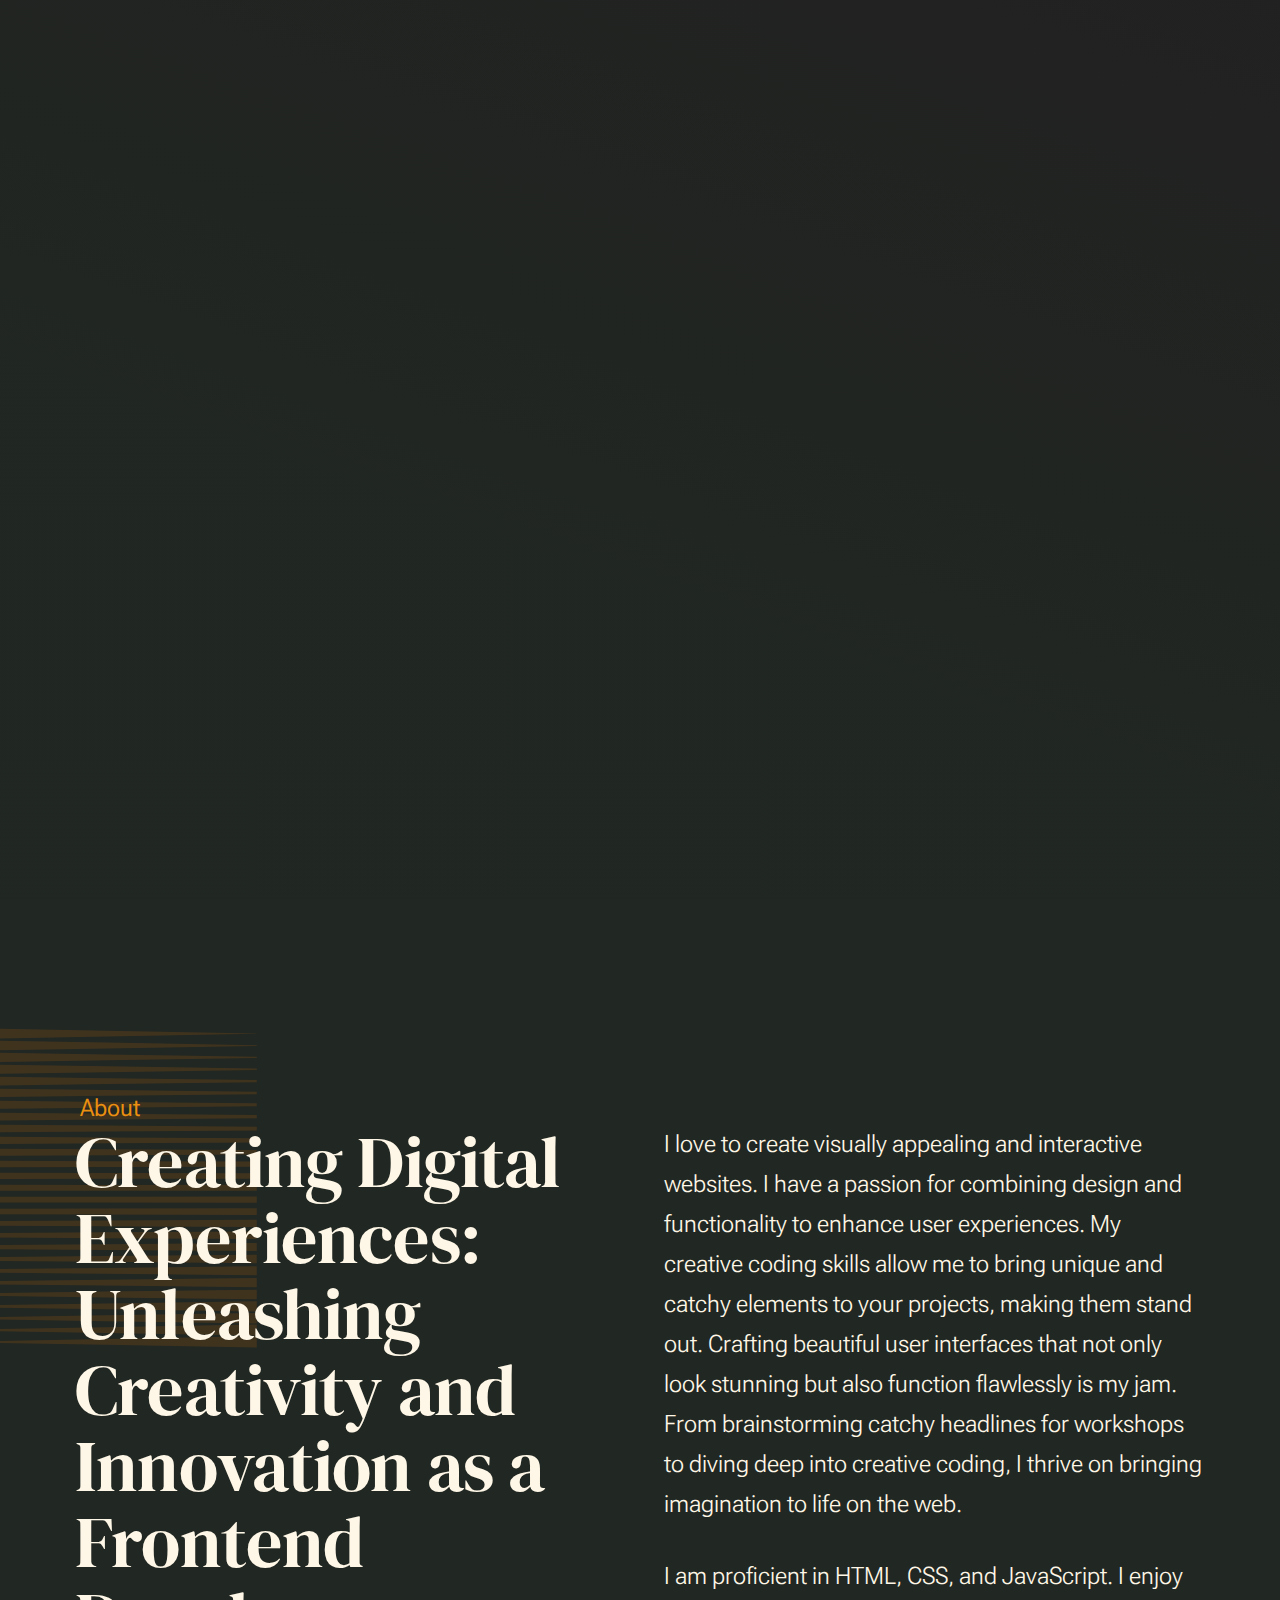
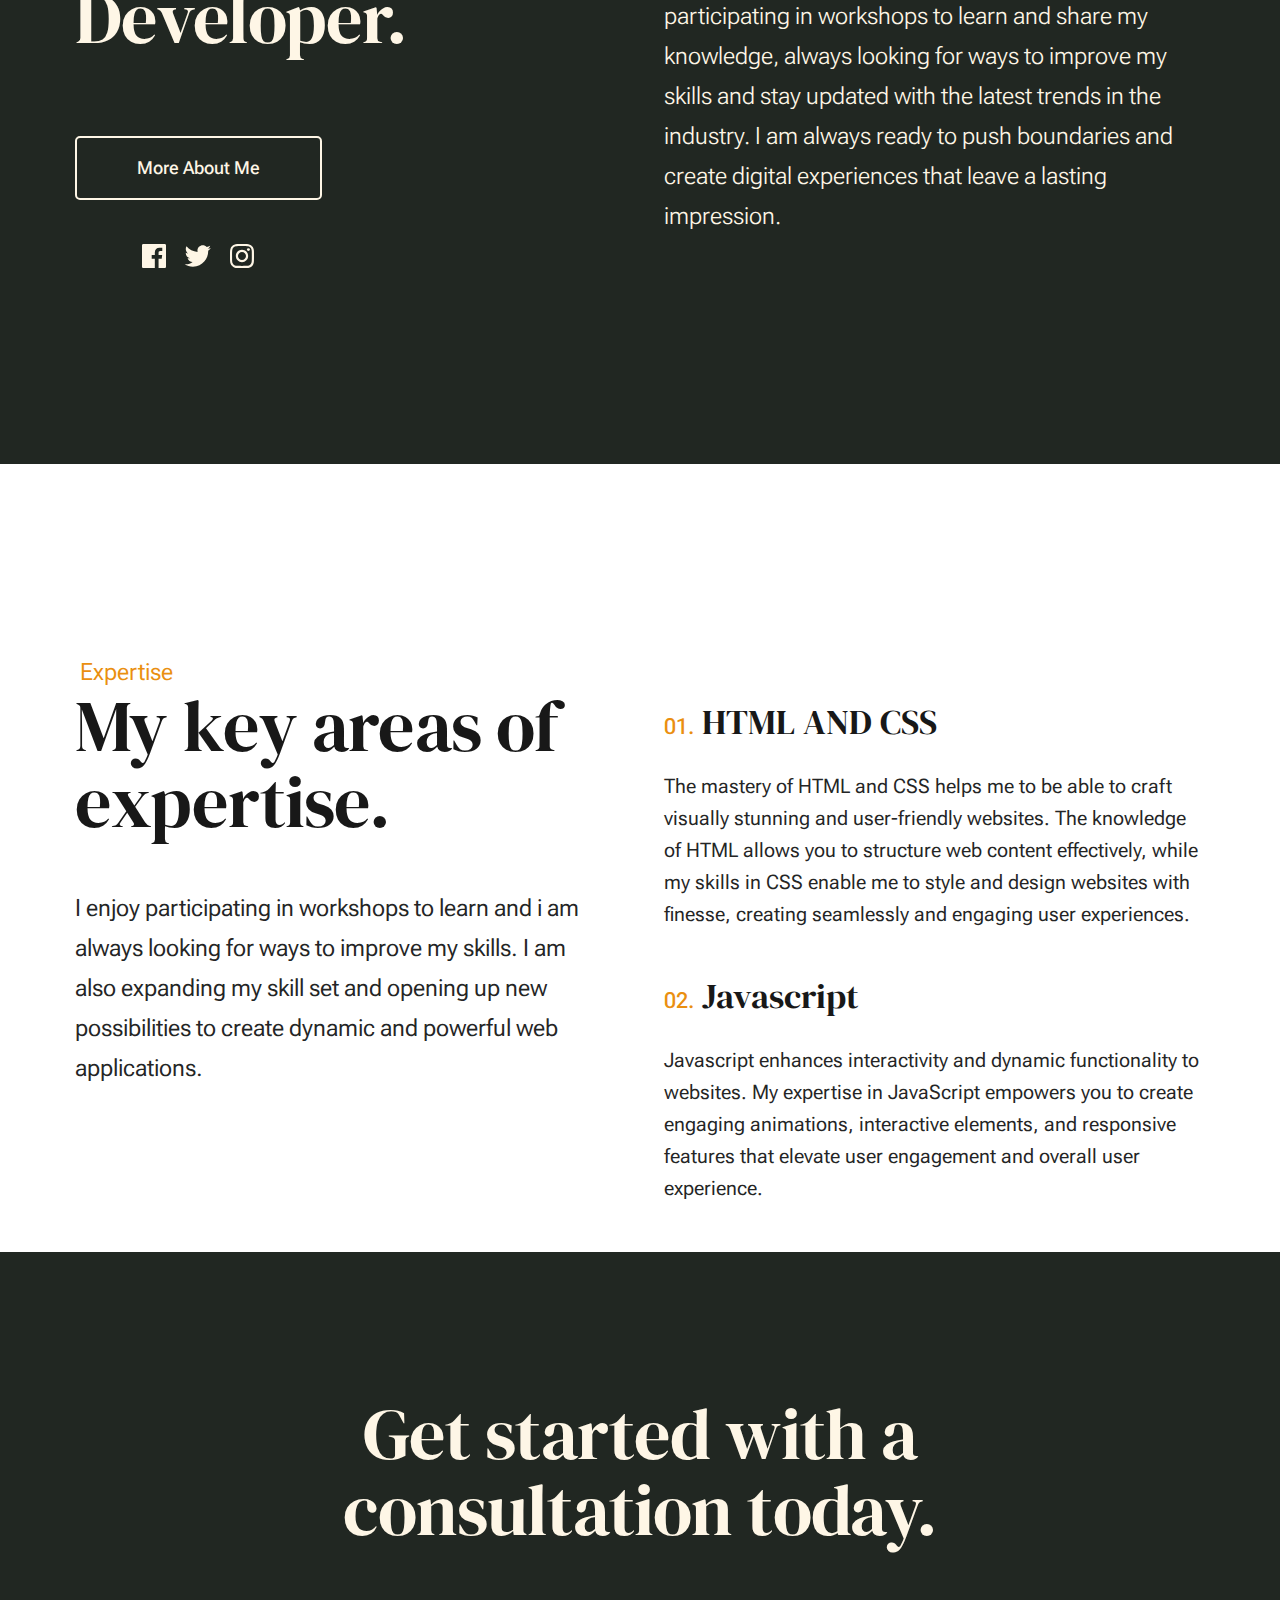
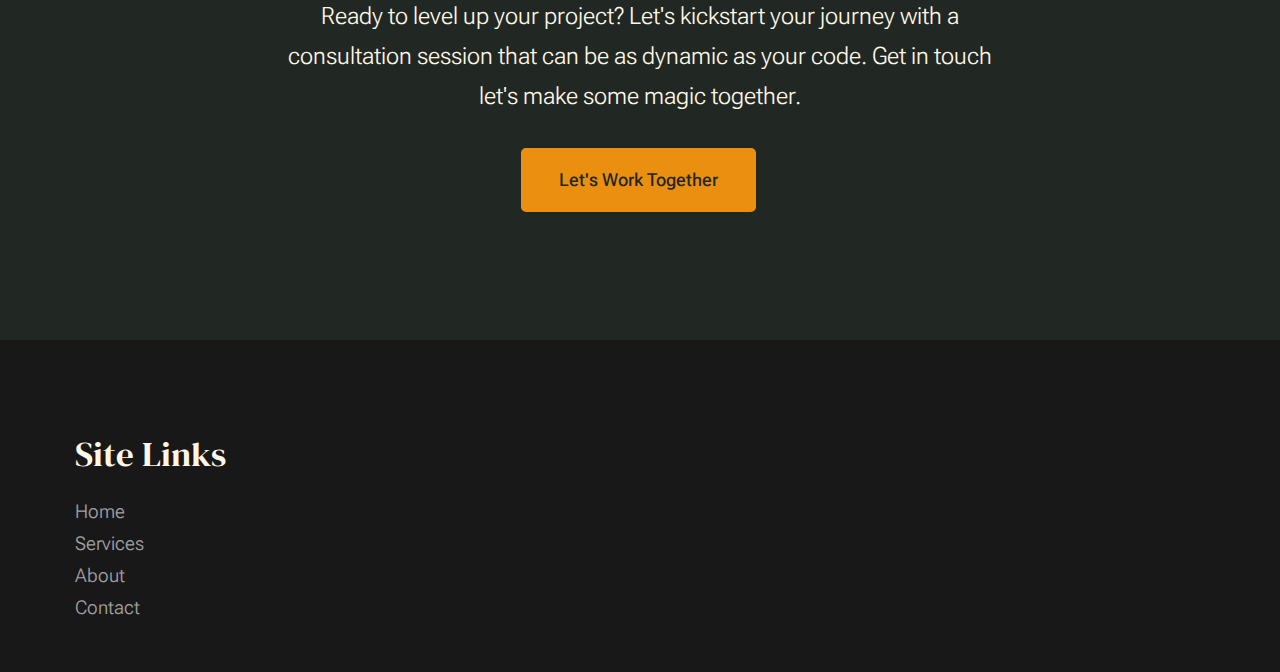
==== commit 8a99fb20: "update" ====
--- a/index.html
+++ b/index.html
@@ -1,664 +1,664 @@
-<!DOCTYPE html>
-<html lang="en" class="no-js" >
-<head>
-
-    <!--- basic page needs
-    ================================================== -->
-    <meta charset="utf-8">
-    <meta name="viewport" content="width=device-width, initial-scale=1">
-    <title>Fathiat</title>
-
-    <script>
-        document.documentElement.classList.remove('no-js');
-        document.documentElement.classList.add('js');
-    </script>
-
-    <!-- CSS
-    ================================================== -->
-    <link rel="stylesheet" href="css/vendor.css">
-    <link rel="stylesheet" href="css/styles.css">
-
-    <!-- favicons
-    ================================================== -->
-    <link rel="apple-touch-icon" sizes="180x180" href="apple-touch-icon.png">
-    <link rel="icon" type="image/png" sizes="32x32" href="favicon-32x32.png">
-    <link rel="icon" type="image/png" sizes="16x16" href="favicon-16x16.png">
-    <link rel="manifest" href="site.webmanifest">
-</head>
-
-
-<body id="top">
-
-    
-    <!-- preloader
-    ================================================== -->
-    <div id="preloader">
-        <div id="loader" class="dots-fade">
-            <div></div>
-            <div></div>
-            <div></div>
-        </div>
-    </div>
-
-
-    <!-- page wrap
-    ================================================== -->
-    <div id="page" class="s-pagewrap ss-home">
-
-
-        <!-- # site header 
-        ================================================== -->
-        <header class="s-header">
-
-            <div class="row s-header__inner width-sixteen-col">
-
-                <div class="s-header__block">
-                    <div class="s-header__logo">
-                        <a class="logo" href="index.html">
-                            <img src="images/logo.svg" alt="Homepage">
-                        </a>
-                    </div>
-
-                    <a class="s-header__menu-toggle" href="#0"><span>Menu</span></a>
-                </div> <!-- end s-header__block -->
-
-                <nav class="s-header__nav">
-    
-                    <ul class="s-header__menu-links">
-                        <li><a href="about.html">About</a></li>
-                        <li><a href="services.html">Services</a></li>
-                        <!-- <li><a href="blog.html">Journal</a></li> -->
-                        <li><a href="contact.html">Contact</a></li>
-                    </ul> <!-- s-header__menu-links -->
-
-                    <div class="s-header__contact">
-                        <a href="contact.html" class="btn btn--primary s-header__contact-btn">Let's Work Together</a>                        
-                    </div> <!-- s-header__contact -->
-    
-                </nav> <!-- end s-header__nav -->
-
-            </div> <!-- end s-header__inner -->
-
-        </header> <!-- end s-header -->
-
-
-        <!-- # site main content
-        ================================================== -->
-        <section id="content" class="s-content">
-
-            <!-- intro
-            ----------------------------------------------- -->
-            <section id="intro" class="s-intro">
-
-                <div class="row s-intro__content width-sixteen-col">
-
-                    <div class="column lg-12 s-intro__content-inner grid-block">
-                        
-                        <div class="s-intro__content-text">
-                            <div class="s-intro__content-pretitle text-pretitle">Hello, I'm Fathiat</div>
-                            <h1 class="s-intro__content-title">
-                            I create websites, <br>
-                            webapps and help you bring your digital ideas to life.
-                            </h1>
-                        </div> <!-- s-intro__content-text -->
-
-                        <div class="s-intro__content-media"> 
-                            <div class="s-intro__content-media-inner">                               
-                                <img src="images/Fathiat1.JPG" srcset="images/Fathiat1.jpg 1x, images/Fathiat1@2x.jpg 2x" alt="">
-                                <div class="lines">                               
-                                    <span></span>                                  
-                                </div>
-                            </div>
-                        </div> <!-- s-intro__content-media -->                      
-
-                        <div class="s-intro__scroll-down">
-                            <a href="#about" class="smoothscroll">
-                                <div class="scroll-icon">
-                                    <svg xmlns="http://www.w3.org/2000/svg" viewBox="0 0 24 24" width="36" height="36" fill="none" stroke="#97b34a" stroke-width="1" stroke-linecap="round" stroke-linejoin="round">&lt;!--!  Atomicons Free 1.00 by @atisalab License - https://atomicons.com/license/ (Icons: CC BY 4.0) Copyright 2021 Atomicons --&gt;<polyline points="7 13 12 18 17 13"></polyline><line x1="12" y1="18" x2="12" y2="6"></line></svg>
-                                </div>
-                                <span>Scroll for more</span>
-                            </a>
-                        </div> <!-- s-intro__scroll-down -->
-                        
-                    </div> <!-- s-intro__content-inner -->
-
-                </div> <!-- s-intro__content -->
-
-            </section> <!-- end s-intro -->
-
-            <!-- about
-            ----------------------------------------------- -->
-            <section id="about" class="s-about target-section">
-
-                <div class="row s-about__content width-sixteen-col">
-                    <div class="column grid-block grid-section-split">
-
-                        <img src="images/geometric_shape.svg" alt="" class="s-about__content-imgbg">
-
-                        <div class="section-header grid-section-split__header">
-                            <div class="text-pretitle">About</div>                           
-                            <h2 class="text-display-title">
-                            Creating Digital Experiences: Unleashing Creativity and Innovation as a Frontend Developer.
-                            </h2>                           
-                        </div> <!-- end section-header -->
-
-                        <div class="s-about__content-main grid-section-split__primary">
-                            <p class="attention-getter">
-                            I love to create visually appealing and interactive websites. I have a passion for
-                            combining design and functionality to enhance user experiences. My creative coding
-                            skills allow me to bring unique and catchy elements to your projects, making them stand
-                            out. Crafting beautiful user interfaces that not only look stunning but also function
-                            flawlessly is my jam. From brainstorming catchy headlines for workshops to diving deep
-                            into creative coding, I thrive on bringing imagination to life on the web.
-                            </p>
-
-                            <p class="attention-getter">
-                            I am proficient in HTML, CSS, and JavaScript. I enjoy participating in workshops to learn and
-                            share my knowledge, always looking for ways to improve my skills and stay updated with
-                            the latest trends in the industry. I am always ready to push boundaries and create digital
-                            experiences that leave a lasting impression.
-                            </p>
-
-                            <!-- <p class="attention-getter">
-                            Lorem ipsum dolor sit amet consectetur adipisicing elit. 
-                            Repellendus iste ipsam quod repellat. Hic tempora ullam aperiam 
-                            ipsum optio magni vel inventore voluptatibus nisi maiores laboriosam 
-                            fuga iure, velit eligendi ab vero minima? Quae ducimus ab dignissimos 
-                            iure, eos consequatur est deleniti cum id aliquid neque.
-                            </p> -->
-                        </div> <!-- end s-about__content-main -->
-
-                        <div class="s-about__content-btn grid-section-split__bottom">
-                            <a href="about.html" class="btn btn--stroke u-fullwidth">More About Me</a>
-
-                            <ul class="s-about__social social-list">
-                                <li>
-                                    <a href="#0">
-                                        <svg xmlns="http://www.w3.org/2000/svg" width="24" height="24" viewBox="0 0 24 24" style="fill:rgba(0, 0, 0, 1);transform:;-ms-filter:"><path d="M20,3H4C3.447,3,3,3.448,3,4v16c0,0.552,0.447,1,1,1h8.615v-6.96h-2.338v-2.725h2.338v-2c0-2.325,1.42-3.592,3.5-3.592 c0.699-0.002,1.399,0.034,2.095,0.107v2.42h-1.435c-1.128,0-1.348,0.538-1.348,1.325v1.735h2.697l-0.35,2.725h-2.348V21H20 c0.553,0,1-0.448,1-1V4C21,3.448,20.553,3,20,3z"></path></svg>
-                                        <span class="u-screen-reader-text">Facebook</span>
-                                    </a>
-                                </li>
-                                <li>
-                                    <a href="#0">
-                                        <svg xmlns="http://www.w3.org/2000/svg" width="24" height="24" viewBox="0 0 24 24" style="fill:rgba(0, 0, 0, 1);transform:;-ms-filter:"><path d="M19.633,7.997c0.013,0.175,0.013,0.349,0.013,0.523c0,5.325-4.053,11.461-11.46,11.461c-2.282,0-4.402-0.661-6.186-1.809 c0.324,0.037,0.636,0.05,0.973,0.05c1.883,0,3.616-0.636,5.001-1.721c-1.771-0.037-3.255-1.197-3.767-2.793 c0.249,0.037,0.499,0.062,0.761,0.062c0.361,0,0.724-0.05,1.061-0.137c-1.847-0.374-3.23-1.995-3.23-3.953v-0.05 c0.537,0.299,1.16,0.486,1.82,0.511C3.534,9.419,2.823,8.184,2.823,6.787c0-0.748,0.199-1.434,0.548-2.032 c1.983,2.443,4.964,4.04,8.306,4.215c-0.062-0.3-0.1-0.611-0.1-0.923c0-2.22,1.796-4.028,4.028-4.028 c1.16,0,2.207,0.486,2.943,1.272c0.91-0.175,1.782-0.512,2.556-0.973c-0.299,0.935-0.936,1.721-1.771,2.22 c0.811-0.088,1.597-0.312,2.319-0.624C21.104,6.712,20.419,7.423,19.633,7.997z"></path></svg>
-                                        <span class="u-screen-reader-text">Twitter</span>
-                                    </a>
-                                </li>
-                                <li>
-                                    <a href="https://www.instagram.com/tomi_bukola?igsh=NXRkZjlpemo4dzln&utm_source=qr">
-                                        <svg xmlns="http://www.w3.org/2000/svg" width="24" height="24" viewBox="0 0 24 24" style="fill:rgba(0, 0, 0, 1);transform:;-ms-filter:"><path d="M11.999,7.377c-2.554,0-4.623,2.07-4.623,4.623c0,2.554,2.069,4.624,4.623,4.624c2.552,0,4.623-2.07,4.623-4.624 C16.622,9.447,14.551,7.377,11.999,7.377L11.999,7.377z M11.999,15.004c-1.659,0-3.004-1.345-3.004-3.003 c0-1.659,1.345-3.003,3.004-3.003s3.002,1.344,3.002,3.003C15.001,13.659,13.658,15.004,11.999,15.004L11.999,15.004z"></path><circle cx="16.806" cy="7.207" r="1.078"></circle><path d="M20.533,6.111c-0.469-1.209-1.424-2.165-2.633-2.632c-0.699-0.263-1.438-0.404-2.186-0.42 c-0.963-0.042-1.268-0.054-3.71-0.054s-2.755,0-3.71,0.054C7.548,3.074,6.809,3.215,6.11,3.479C4.9,3.946,3.945,4.902,3.477,6.111 c-0.263,0.7-0.404,1.438-0.419,2.186c-0.043,0.962-0.056,1.267-0.056,3.71c0,2.442,0,2.753,0.056,3.71 c0.015,0.748,0.156,1.486,0.419,2.187c0.469,1.208,1.424,2.164,2.634,2.632c0.696,0.272,1.435,0.426,2.185,0.45 c0.963,0.042,1.268,0.055,3.71,0.055s2.755,0,3.71-0.055c0.747-0.015,1.486-0.157,2.186-0.419c1.209-0.469,2.164-1.424,2.633-2.633 c0.263-0.7,0.404-1.438,0.419-2.186c0.043-0.962,0.056-1.267,0.056-3.71s0-2.753-0.056-3.71C20.941,7.57,20.801,6.819,20.533,6.111z M19.315,15.643c-0.007,0.576-0.111,1.147-0.311,1.688c-0.305,0.787-0.926,1.409-1.712,1.711c-0.535,0.199-1.099,0.303-1.67,0.311 c-0.95,0.044-1.218,0.055-3.654,0.055c-2.438,0-2.687,0-3.655-0.055c-0.569-0.007-1.135-0.112-1.669-0.311 c-0.789-0.301-1.414-0.923-1.719-1.711c-0.196-0.534-0.302-1.099-0.311-1.669c-0.043-0.95-0.053-1.218-0.053-3.654 c0-2.437,0-2.686,0.053-3.655c0.007-0.576,0.111-1.146,0.311-1.687c0.305-0.789,0.93-1.41,1.719-1.712 c0.534-0.198,1.1-0.303,1.669-0.311c0.951-0.043,1.218-0.055,3.655-0.055c2.437,0,2.687,0,3.654,0.055 c0.571,0.007,1.135,0.112,1.67,0.311c0.786,0.303,1.407,0.925,1.712,1.712c0.196,0.534,0.302,1.099,0.311,1.669 c0.043,0.951,0.054,1.218,0.054,3.655c0,2.436,0,2.698-0.043,3.654H19.315z"></path></svg>
-                                        <span class="u-screen-reader-text">Instagram</span>
-                                    </a>
-                                </li>
-                                <!-- <li>
-                                    <a href="#0">
-                                        <svg xmlns="http://www.w3.org/2000/svg" width="24" height="24" viewBox="0 0 24 24" style="fill: rgba(0, 0, 0, 1);transform: ;msFilter:;"><path d="M20.66 6.98a9.932 9.932 0 0 0-3.641-3.64C15.486 2.447 13.813 2 12 2s-3.486.447-5.02 1.34c-1.533.893-2.747 2.107-3.64 3.64S2 10.187 2 12s.446 3.487 1.34 5.02a9.924 9.924 0 0 0 3.641 3.64C8.514 21.553 10.187 22 12 22s3.486-.447 5.02-1.34a9.932 9.932 0 0 0 3.641-3.64C21.554 15.487 22 13.813 22 12s-.446-3.487-1.34-5.02zM12 3.66c2 0 3.772.64 5.32 1.919-.92 1.174-2.286 2.14-4.1 2.9-1.002-1.813-2.088-3.327-3.261-4.54A7.715 7.715 0 0 1 12 3.66zM5.51 6.8a8.116 8.116 0 0 1 2.711-2.22c1.212 1.201 2.325 2.7 3.34 4.5-2 .6-4.114.9-6.341.9-.573 0-1.006-.013-1.3-.04A8.549 8.549 0 0 1 5.51 6.8zM3.66 12c0-.054.003-.12.01-.2.007-.08.01-.146.01-.2.254.014.641.02 1.161.02 2.666 0 5.146-.367 7.439-1.1.187.373.381.793.58 1.26-1.32.293-2.674 1.006-4.061 2.14S6.4 16.247 5.76 17.5c-1.4-1.587-2.1-3.42-2.1-5.5zM12 20.34c-1.894 0-3.594-.587-5.101-1.759.601-1.187 1.524-2.322 2.771-3.401 1.246-1.08 2.483-1.753 3.71-2.02a29.441 29.441 0 0 1 1.56 6.62 8.166 8.166 0 0 1-2.94.56zm7.08-3.96a8.351 8.351 0 0 1-2.58 2.621c-.24-2.08-.7-4.107-1.379-6.081.932-.066 1.765-.1 2.5-.1.799 0 1.686.034 2.659.1a8.098 8.098 0 0 1-1.2 3.46zm-1.24-5c-1.16 0-2.233.047-3.22.14a27.053 27.053 0 0 0-.68-1.62c2.066-.906 3.532-2.006 4.399-3.3 1.2 1.414 1.854 3.027 1.96 4.84-.812-.04-1.632-.06-2.459-.06z"></path></svg>
-                                        <span class="u-screen-reader-text">Dribbble</span>
-                                    </a>
-                                </li> -->
-                            </ul> <!-- end s-footer__social -->
-                        </div> <!-- end s-about__content-btn -->
-                    
-                    </div> <!-- content-inner -->
-                </div>
-                
-            </section> <!-- end s-about -->
-
-            <!-- expertise
-            ----------------------------------------------- -->
-            <section id="expertise" class="s-expertise">
-
-                <div class="row s-expertise__content width-sixteen-col">
-                    <div class="column xl-12 grid-block grid-section-split">
-
-                        <div class="section-header grid-section-split__header">
-                            <div class="text-pretitle">Expertise</div>                           
-                            <h2 class="text-display-title">
-                            My key areas of expertise.
-                            </h2>     
-                            
-                            <p class="lead">
-                            I enjoy participating in workshops to learn and i am always looking for ways to improve my
-                            skills. I am also expanding my skill set and opening up new possibilities to create dynamic
-                            and powerful web applications. 
-                            </p>
-                        </div> <!-- end section-header -->
-
-                        <div class="s-expertise__content-main grid-section-split__primary">
-
-                            <div class="grid-list-items list-items show-ctr">
-                                <div class="grid-list-items__item list-items__item">
-                                    <div class="grid-list-items__title list-items__item-header">
-                                        <h3 class="list-items__item-title">HTML AND CSS</h3>
-                                    </div>
-                                    <div class="grid-list-items__text list-items__item-text">
-                                        <p>
-                                        The mastery of HTML and CSS helps me to be able to craft visually stunning and
-                                        user-friendly websites. The knowledge of HTML allows you to structure web content
-                                        effectively, while my skills in CSS enable me to style and design websites with
-                                        finesse, creating seamlessly and engaging user experiences.
-                                        </p>
-                                    </div>
-                                </div> <!-- list-item -->
-                                <div class="grid-list-items__item list-items__item">
-                                    <div class="grid-list-items__title list-items__item-header">
-                                        <h3 class="list-items__item-title">Javascript</h3>
-                                    </div>
-                                    <div class="grid-list-items__text list-items__item-text">
-                                        <p>
-                                    Jvavscript enhances interactivity and dynamic functionality to websites. My expertise in
-                                    JavaScript empowers you to create engaging animations, interactive elements, and responsive
-                                    features that elevate user engagement and overall user experience.
-                                        </p>
-                                    </div>
-                                </div> <!-- list-expertise__item -->
-                                <!-- <div class="grid-list-items__item list-items__item">
-                                    <div class="grid-list-items__title list-items__item-header">
-                                        <h3 class="list-items__item-title">Content Marketing</h3>
-                                    </div>
-                                    <div class="grid-list-items__text list-items__item-text">
-                                        <p>
-                                        Eaque velit eligend. iQuibusdam quis autem voluptatibus earum vel ex error ea magni. 
-                                        Rerum quam quos. Aut asperiores sit mollitia. Rem neque et voluptatem eos quia sed eligendi et. 
-                                        Eaque velit eligendi ut magnam. Cumque ducimus laborum doloribus facere maxime vel earum quidem enim suscipit.
-                                        </p>
-                                    </div>
-                                </div> <!-- list-expertise__item -->
-                                <!-- <div class="grid-list-items__item list-items__item">
-                                    <div class="grid-list-items__title list-items__item-header">
-                                        <h3 class="list-items__item-title">Research & Discovery</h3>
-                                    </div>
-                                    <div class="grid-list-items__text list-items__item-text">
-                                        <p>
-                                        Quibusdam quis autem voluptatibus earum vel ex error ea magni. Rerum quam quos. Aut asperiores 
-                                        sit mollitia. Rem neque et voluptatem eos quia sed eligendi et. Eaque velit eligendi ut 
-                                        magnam. Cumque ducimus laborum doloribus facere maxime vel earum quidem enim suscipit.
-                                        </p>
-                                    </div> -->
-                                </div> <!-- list-expertise__item -->
-
-                            </div> <!-- grid-list-items -->
-                        </div> <!-- end s-expertise__content-main -->
-
-                        <!-- <div class="s-expertise__content-btn grid-section-split__bottom">
-                            <a href="services.html" class="btn btn--stroke u-fullwidth">View All Services</a>
-                        </div> end s-about__content-btn -->
-
-                    </div> <!-- end grid-block-->
-                </div> <!-- end s-expertise__content -->
-
-            </section> <!-- end s-expertise -->
-
-            <!-- clients
-            ----------------------------------------------- -->
-            <!-- <section id="clients" class="s-clients">          
-
-                <div class="row s-clients__content-block width-sixteen-col">
-                    <div class="column xl-12 grid-block grid-section-split">
-                    
-                        <div class="section-header grid-section-split__header">
-                            <div class="text-pretitle">Clients</div>                           
-                            <h2 class="text-display-title">
-                            I have had the privilege of working with these incredible brands.
-                            </h2>       
-                        </div> <!-- end section-header -->
-                    
-                        <!-- <div class="grid-section-split__primary">
-                            <p class="lead">
-                            Quibusdam quis autem voluptatibus earum vel ex error ea. Lorem ipsum dolor sit amet consectetur 
-                            adipisicing elit. Laborum suscipit debitis quam dignissimos veritatis atque pariatur magnam 
-                            obcaecati fugit reprehenderit vel numquam facere esse est deserunt, perferendis commodi voluptatem similique.
-                            </p>   
-
-                            <p>
-                            Lorem ipsum dolor sit amet consectetur adipisicing elit. Porro, numquam molestiae vel quaerat quas 
-                            facilis voluptates rerum aspernatur quam voluptatem ea, vitae illo, omnis minus vero minima maiores 
-                            quia nihil incidunt provident debitis ab qui quasi. Iure unde numquam in nulla praesentium nesciunt 
-                            dolore exercitationem, odit expedita minima quisquam ullam ex. Aut perferendis vel consectetur modi esse.
-                            Temporibus reprehenderit alias magni atque repellat aspernatur voluptates, accusantium pariatur libero ad 
-                            nesciunt illum labore facere. Earum iure consequatur cumque omnis maiores optio.
-                            </p>
-                        </div> end grid-section-split__primary -->
-                    
-                    <!-- </div> end column -->
-                <!-- </div> end row -->
-
-                <!-- <div class="row s-clients__content-block width-sixteen-col">
-                    <div class="column xl-12">
-                    
-                        <div class="clients-list">                            
-                            <div class="clients-list__item">
-                                <a href="#0">
-                                    <img src="images/clients/flash.svg" alt="">
-                                </a>
-                            </div>
-                            <div class="clients-list__item">
-                                <a href="#0">
-                                    <img src="images/clients/rise.svg" alt="">
-                                </a>
-                            </div>
-                            <div class="clients-list__item">
-                                <a href="#0">
-                                    <img src="images/clients/cactus.svg" alt="">
-                                </a>
-                            </div>
-                            <div class="clients-list__item">
-                                <a href="#0">
-                                    <img src="images/clients/pinpoint.svg" alt="">
-                                </a>
-                            </div> -->
-                            <!-- <div class="clients-list__item">
-                                <a href="#0">
-                                    <img src="images/clients/proline.svg" alt="">
-                                </a>
-                            </div>
-                            <div class="clients-list__item">
-                                <a href="#0">
-                                    <img src="images/clients/vision.svg" alt="">
-                                </a>
-                            </div>
-                            <div class="column clients-list__item">
-                                <a href="#0">
-                                    <img src="images/clients/volume.svg" alt="">
-                                </a>
-                            </div> -->
-                            <!-- <div class="column clients-list__item">
-                                <a href="#0">
-                                    <img src="images/clients/hitech.svg" alt="">
-                                </a>
-                            </div><div class="clients-list__item">
-                                <a href="#0">
-                                    <img src="images/clients/terra.svg" alt="">
-                                </a>
-                            </div>
-                            <div class="clients-list__item">
-                                <a href="#0">
-                                    <img src="images/clients/chain.svg" alt="">
-                                </a>
-                            </div>
-                        </div> end clients-list -->
-
-                    <!-- </div> end column -->
-                <!-- </div> end row -->
-                                
-                <!-- <div class="row s-clients__content-block width-sixteen-col">
-                    <div class="column xl-12 testimonials">
-                    
-                        <div class="swiper-container testimonials__slider home-slider">
-
-                            <div class="swiper-wrapper">
-                                <div class="testimonials__slide swiper-slide">
-                                    <p>
-                                    Molestiae incidunt consequatur quis ipsa autem nam sit enim magni. Voluptas tempore rem. 
-                                    Explicabo a quaerat sint autem dolore ducimus ut consequatur neque. Nisi dolores quaerat fuga rem nihil nostrum.
-                                    Laudantium quia consequatur molestias.
-                                    </p>
-                                    <div class="testimonials__author">
-                                        <img src="images/avatars/user-01.jpg" alt="Author image" class="testimonials__avatar">
-                                        <cite class="testimonials__cite">
-                                            <strong>John Rockefeller</strong>
-                                            <span>Standard Oil Co.</span>
-                                        </cite>
-                                    </div> -->
-                                <!-- </div> -->
-                                <!-- <div class="testimonials__slide swiper-slide">
-                                    <p>
-                                    Nisi dolores quaerat fuga rem nihil nostrum. Molestiae incidunt consequatur quis ipsa autem nam sit enim magni. 
-                                    Voluptas tempore rem. Laudantium quia consequatur molestias.
-                                    Explicabo a quaerat sint autem dolore ducimus ut consequatur neque.
-                                    </p>
-                                    <div class="testimonials__author">
-                                        <img src="images/avatars/user-04.jpg" alt="Author image" class="testimonials__avatar">
-                                        <cite class="testimonials__cite">
-                                            <strong>Andrew Carnegie</strong>
-                                            <span>Carnegie Steel Co.</span>
-                                        </cite>
-                                    </div>
-                                </div> -->
-                                <!-- <div class="testimonials__slide swiper-slide">
-                                    <p>
-                                    Voluptas tempore rem. Molestiae incidunt consequatur quis ipsa autem nam sit enim magni.  
-                                    Explicabo a quaerat sint autem dolore ducimus ut consequatur neque. 
-                                    Nisi dolores quaerat fuga rem nihil nostrum. Laudantium quia consequatur molestias.
-                                    </p>
-                                    <div class="testimonials__author">
-                                        <img src="images/avatars/user-06.jpg" alt="Author image" class="testimonials__avatar">
-                                        <cite class="testimonials__cite">
-                                            <strong>Henry Ford</strong>
-                                            <span>Ford Motor Co.</span>
-                                        </cite>
-                                    </div>
-                                </div> -->
-                                <!-- <div class="testimonials__slide swiper-slide">
-                                    <p>
-                                    Molestiae incidunt consequatur quis ipsa autem nam sit enim magni. Voluptas tempore rem. 
-                                    Explicabo a quaerat sint autem dolore ducimus ut consequatur neque. Nisi dolores quaerat fuga rem nihil nostrum.
-                                    Laudantium quia consequatur molestias.
-                                    </p>
-                                    <div class="testimonials__author">
-                                        <img src="images/avatars/user-02.jpg" alt="Author image" class="testimonials__avatar">
-                                        <cite class="testimonials__cite">
-                                            <strong>John Morgan</strong>
-                                            <span>JP Morgan & Co.</span>
-                                        </cite>
-                                    </div>
-                                </div> 
-                            </div> end swiper-wrapper  -->
-
-                            <!-- <div class="swiper-pagination"></div> -->
-
-                        <!-- </div> end testimonials__slider                     -->
-                    
-                    <!-- </div> end column -->
-                <!-- </div> end row -->
-
-
-            <!-- </section> end s-clients             --> -->
-
-        <!-- </section> s-content -->
-
-        <!-- # cta
-        ================================================== -->
-        <section id="cta" class="s-cta">
-
-            <div class="row row-x-center text-center">
-                <div class="column xl-8 lg-12">
-
-                    <div class="s-cta__content">
-                        <h2 class="text-display-title">
-                        Get started with a consultation today.
-                        </h2>
-                        <p class="lead">
-                        Ready to level up your project? 
-                        Let's kickstart your journey with a consultation session that can be as dynamic as your code. 
-                        Get in touch let's make some magic together.
-                        </p>
-                        <a href="contact.html" class="btn btn--primary">Let's Work Together</a>
-                    </div>
-
-                </div>
-            </div>
-
-        </section> <!-- end s-cta -->
-
-        <!-- # journal
-        ================================================== -->
-        <!-- <section id="journal" class="s-journal">
-
-            <div class="row s-journal__content width-sixteen-col">
-                <div class="column xl-12 grid-block">
-
-                    <div class="grid-full section-header text-center">
-                        <div class="text-pretitle">Recent Articles</div>                           
-                        <h2 class="text-display-title">
-                        Latest articles from my blog.
-                        </h2>  
-                    </div> end section-header  -->
-
-                    <!-- <div class="grid-full s-journal__content-main grid-list-items">
-
-                        <div class="grid-list-items__item blog-card">
-                            <div class="blog-card__header">
-                                <div class="blog-card__cat-links">
-                                    <a href="https://www.dreamhost.com/r.cgi?287326">Sponsored</a>
-                                </div> -->
-                                <!-- <h3 class="blog-card__title"><a href="https://www.dreamhost.com/r.cgi?287326">Need Web Hosting for Your Websites?</a></h3>
-                            </div>
-                            <div class="blog-card__text">
-                                <p>
-                                Need hosting for your website? We would highly recommend <a href="https://www.dreamhost.com/r.cgi?287326">DreamHost</a>.
-                                Enjoy 100% in-house support, guaranteed performance and uptime, 1-click installs, and a super-intuitive control 
-                                panel to make managing your websites and projects easy. <a href="https://www.dreamhost.com/r.cgi?287326">Sign up</a> now to get started.
-                                </p>
-                            </div> -->
-                        <!-- </div> end blog-card -->
-                        <!-- <div class="grid-list-items__item blog-card">
-                            <div class="blog-card__header">
-                                <div class="blog-card__cat-links">
-                                    <a href="blog.html">Productivity</a>
-                                </div>
-                                <h3 class="blog-card__title"><a href="single.html">5 Marketing Productivity Apps for Your Team</a></h3>
-                            </div>
-                            <div class="blog-card__text"> -->
-                                <!-- <p>
-                                Rerum quam quos. Quibusdam quis autem voluptatibus earum vel ex error ea magni. Aut asperiores 
-                                sit mollitia. Rem neque et voluptatem eos quia sed eligendi et. Eaque velit eligendi ut 
-                                magnam. Cumque ducimus laborum doloribus facere maxime vel earum quidem enim suscipit.
-                                </p>
-                            </div> -->
-                        <!-- </div> end blog-card -->
-                        <!-- <div class="grid-list-items__item blog-card">
-                            <div class="blog-card__header">
-                                <div class="blog-card__cat-links">
-                                    <a href="blog.html">SEO</a>
-                                </div>
-                                <h3 class="blog-card__title"><a href="single.html">7 SEO Factors to Consider for Better Website Ranking</a></h3>
-                            </div>
-                            <div class="blog-card__text">
-                                <p>
-                                Quibusdam quis autem voluptatibus earum vel ex error ea magni. Rerum quam quos. Aut asperiores 
-                                sit mollitia. Rem neque et voluptatem eos quia sed eligendi et. Eaque velit eligendi ut 
-                                magnam. Cumque ducimus laborum doloribus facere maxime vel earum quidem enim suscipit.
-                                </p>
-                            </div> -->
-                       <!-- </div> end blog card -->
-                        <!-- <div class="grid-list-items__item blog-card"> -->
-                            <!-- <div class="blog-card__header">
-                                <div class="blog-card__cat-links">
-                                    <a href="blog.html">Productivity</a>
-                                </div>
-                                <h3 class="blog-card__title"><a href="single.html">5 Effective Web Design Principles</a></h3>
-                            </div> -->
-                            <!-- <div class="blog-card__text">
-                                <p>
-                                Lorem ipsum dolor sit amet consectetur, adipisicing elit. Rerum ullam et laborum aperiam. 
-                                Dignissimos quae voluptatibus ullam esse sapiente fugiat, rerum labore cupiditate obcaecati 
-                                dolore necessitatibus id magni rem officia dolor nam sit laudantium. Quo eaque eveniet quibusdam unde. 
-                                </p>
-                            </div> -->
-                        <!-- </div> end blog-card -->
-
-                    <!-- </div> end grid-list-items -->
-
-                <!-- </div> end grid-block -->
-            <!-- </div> end s-journal__content -->
-
-        <!-- </section> end s-journal -->
-
-
-        <!-- # footer 
-        ================================================== -->
-        <footer class="s-footer">
-             <div class="row s-footer__content">
-                <!-- <div class="column xl-6 lg-6 md-12 s-footer__block s-footer__about">                    
-                    <h3>About Monica</h3>
-                    <p>
-                    Lorem ipsum dolor sit amet consectetur adipisicing elit. Voluptas illum quasi facere libero, 
-                    fugiat laboriosam possimus reprehenderit eveniet vero voluptatum fugit ad quis veritatis suscipit beatae 
-                    incidunt perferendis tempore earum hic repellendus quisquam recusandae ipsa id esse. Nobis, aut deleniti.
-                    Lorem ipsum dolor sit amet consectetur, adipisicing elit. Facere ratione dignissimos.
-                    </p>               
-                </div>                 --> 
-                <div class="column xl-3 lg-6 md-12 s-footer__block s-footer__site-links">
-                    <h3>Site Links</h3>
-                    <ul class="link-list">
-                        <li><a href="index.html">Home</a></li>
-                        <li><a href="services.html">Services</a></li>
-                        <!-- <li><a href="blog.html">Journal</a></li> -->
-                        <li><a href="about.html">About</a></li>
-                        <li><a href="contact.html">Contact</a></li>
-                        <!-- <li><a href="https://www.dreamhost.com/r.cgi?287326">DreamHost</a></li> -->
-                    </ul>
-                </div>
-                <!-- <div class="column xl-3 lg-6 md-12 tab-12 s-footer__block s-footer__newsletter">
-                    <h3>Newsletter</h3>
-
-                    <p>
-                    Lorem ipsum dolor sit amet consectetur, adipisicing elit. Facere ratione dignissimos.
-                    </p>
-
-                    <div class="subscribe-form">
-                        <form id="mc-form" class="mc-form">
-                            <input type="email" name="EMAIL" id="mce-EMAIL" class="u-fullwidth text-center" placeholder="Your Email Address" title="The domain portion of the email address is invalid (the portion after the @)." pattern="^([^\x00-\x20\x22\x28\x29\x2c\x2e\x3a-\x3c\x3e\x40\x5b-\x5d\x7f-\xff]+|\x22([^\x0d\x22\x5c\x80-\xff]|\x5c[\x00-\x7f])*\x22)(\x2e([^\x00-\x20\x22\x28\x29\x2c\x2e\x3a-\x3c\x3e\x40\x5b-\x5d\x7f-\xff]+|\x22([^\x0d\x22\x5c\x80-\xff]|\x5c[\x00-\x7f])*\x22))*\x40([^\x00-\x20\x22\x28\x29\x2c\x2e\x3a-\x3c\x3e\x40\x5b-\x5d\x7f-\xff]+|\x5b([^\x0d\x5b-\x5d\x80-\xff]|\x5c[\x00-\x7f])*\x5d)(\x2e([^\x00-\x20\x22\x28\x29\x2c\x2e\x3a-\x3c\x3e\x40\x5b-\x5d\x7f-\xff]+|\x5b([^\x0d\x5b-\x5d\x80-\xff]|\x5c[\x00-\x7f])*\x5d))*(\.\w{2,})+$" required>
-                            <input type="submit" name="subscribe" value="Subscribe" class="btn btn--primary btn--small u-fullwidth">
-                            <div style="position: absolute; left: -5000px;" aria-hidden="true"><input type="text" name="b_cdb7b577e41181934ed6a6a44_9a91cfe7b3" tabindex="-1" value=""></div>
-                            <div class="mc-status"></div>
-                        </form>
-                    </div>
-                </div> -->
-            </div>    
-            
-            <!-- <div class="row s-footer__bottom"> -->
-                <!-- <div class="column xl-6 lg-12">
-                    <ul class="s-footer__social social-list">
-                        <li>
-                            <a href="#0">
-                                <svg xmlns="http://www.w3.org/2000/svg" width="24" height="24" viewBox="0 0 24 24" style="fill:rgba(0, 0, 0, 1);transform:;-ms-filter:"><path d="M20,3H4C3.447,3,3,3.448,3,4v16c0,0.552,0.447,1,1,1h8.615v-6.96h-2.338v-2.725h2.338v-2c0-2.325,1.42-3.592,3.5-3.592 c0.699-0.002,1.399,0.034,2.095,0.107v2.42h-1.435c-1.128,0-1.348,0.538-1.348,1.325v1.735h2.697l-0.35,2.725h-2.348V21H20 c0.553,0,1-0.448,1-1V4C21,3.448,20.553,3,20,3z"></path></svg>
-                                <span class="u-screen-reader-text">Facebook</span>
-                            </a>
-                        </li>
-                        <li>
-                            <a href="#0">
-                                <svg xmlns="http://www.w3.org/2000/svg" width="24" height="24" viewBox="0 0 24 24" style="fill:rgba(0, 0, 0, 1);transform:;-ms-filter:"><path d="M19.633,7.997c0.013,0.175,0.013,0.349,0.013,0.523c0,5.325-4.053,11.461-11.46,11.461c-2.282,0-4.402-0.661-6.186-1.809 c0.324,0.037,0.636,0.05,0.973,0.05c1.883,0,3.616-0.636,5.001-1.721c-1.771-0.037-3.255-1.197-3.767-2.793 c0.249,0.037,0.499,0.062,0.761,0.062c0.361,0,0.724-0.05,1.061-0.137c-1.847-0.374-3.23-1.995-3.23-3.953v-0.05 c0.537,0.299,1.16,0.486,1.82,0.511C3.534,9.419,2.823,8.184,2.823,6.787c0-0.748,0.199-1.434,0.548-2.032 c1.983,2.443,4.964,4.04,8.306,4.215c-0.062-0.3-0.1-0.611-0.1-0.923c0-2.22,1.796-4.028,4.028-4.028 c1.16,0,2.207,0.486,2.943,1.272c0.91-0.175,1.782-0.512,2.556-0.973c-0.299,0.935-0.936,1.721-1.771,2.22 c0.811-0.088,1.597-0.312,2.319-0.624C21.104,6.712,20.419,7.423,19.633,7.997z"></path></svg>
-                                <span class="u-screen-reader-text">Twitter</span>
-                            </a>
-                        </li>
-                        <li> -->
-                            <!-- <a href="#0">
-                                <svg xmlns="http://www.w3.org/2000/svg" width="24" height="24" viewBox="0 0 24 24" style="fill:rgba(0, 0, 0, 1);transform:;-ms-filter:"><path d="M11.999,7.377c-2.554,0-4.623,2.07-4.623,4.623c0,2.554,2.069,4.624,4.623,4.624c2.552,0,4.623-2.07,4.623-4.624 C16.622,9.447,14.551,7.377,11.999,7.377L11.999,7.377z M11.999,15.004c-1.659,0-3.004-1.345-3.004-3.003 c0-1.659,1.345-3.003,3.004-3.003s3.002,1.344,3.002,3.003C15.001,13.659,13.658,15.004,11.999,15.004L11.999,15.004z"></path><circle cx="16.806" cy="7.207" r="1.078"></circle><path d="M20.533,6.111c-0.469-1.209-1.424-2.165-2.633-2.632c-0.699-0.263-1.438-0.404-2.186-0.42 c-0.963-0.042-1.268-0.054-3.71-0.054s-2.755,0-3.71,0.054C7.548,3.074,6.809,3.215,6.11,3.479C4.9,3.946,3.945,4.902,3.477,6.111 c-0.263,0.7-0.404,1.438-0.419,2.186c-0.043,0.962-0.056,1.267-0.056,3.71c0,2.442,0,2.753,0.056,3.71 c0.015,0.748,0.156,1.486,0.419,2.187c0.469,1.208,1.424,2.164,2.634,2.632c0.696,0.272,1.435,0.426,2.185,0.45 c0.963,0.042,1.268,0.055,3.71,0.055s2.755,0,3.71-0.055c0.747-0.015,1.486-0.157,2.186-0.419c1.209-0.469,2.164-1.424,2.633-2.633 c0.263-0.7,0.404-1.438,0.419-2.186c0.043-0.962,0.056-1.267,0.056-3.71s0-2.753-0.056-3.71C20.941,7.57,20.801,6.819,20.533,6.111z M19.315,15.643c-0.007,0.576-0.111,1.147-0.311,1.688c-0.305,0.787-0.926,1.409-1.712,1.711c-0.535,0.199-1.099,0.303-1.67,0.311 c-0.95,0.044-1.218,0.055-3.654,0.055c-2.438,0-2.687,0-3.655-0.055c-0.569-0.007-1.135-0.112-1.669-0.311 c-0.789-0.301-1.414-0.923-1.719-1.711c-0.196-0.534-0.302-1.099-0.311-1.669c-0.043-0.95-0.053-1.218-0.053-3.654 c0-2.437,0-2.686,0.053-3.655c0.007-0.576,0.111-1.146,0.311-1.687c0.305-0.789,0.93-1.41,1.719-1.712 c0.534-0.198,1.1-0.303,1.669-0.311c0.951-0.043,1.218-0.055,3.655-0.055c2.437,0,2.687,0,3.654,0.055 c0.571,0.007,1.135,0.112,1.67,0.311c0.786,0.303,1.407,0.925,1.712,1.712c0.196,0.534,0.302,1.099,0.311,1.669 c0.043,0.951,0.054,1.218,0.054,3.655c0,2.436,0,2.698-0.043,3.654H19.315z"></path></svg>
-                                <span class="u-screen-reader-text">Instagram</span>
-                            </a>
-                        </li>
-                        <li>
-                            <a href="#0">
-                                <svg xmlns="http://www.w3.org/2000/svg" width="24" height="24" viewBox="0 0 24 24" style="fill: rgba(0, 0, 0, 1);transform: ;msFilter:;"><path d="M20.66 6.98a9.932 9.932 0 0 0-3.641-3.64C15.486 2.447 13.813 2 12 2s-3.486.447-5.02 1.34c-1.533.893-2.747 2.107-3.64 3.64S2 10.187 2 12s.446 3.487 1.34 5.02a9.924 9.924 0 0 0 3.641 3.64C8.514 21.553 10.187 22 12 22s3.486-.447 5.02-1.34a9.932 9.932 0 0 0 3.641-3.64C21.554 15.487 22 13.813 22 12s-.446-3.487-1.34-5.02zM12 3.66c2 0 3.772.64 5.32 1.919-.92 1.174-2.286 2.14-4.1 2.9-1.002-1.813-2.088-3.327-3.261-4.54A7.715 7.715 0 0 1 12 3.66zM5.51 6.8a8.116 8.116 0 0 1 2.711-2.22c1.212 1.201 2.325 2.7 3.34 4.5-2 .6-4.114.9-6.341.9-.573 0-1.006-.013-1.3-.04A8.549 8.549 0 0 1 5.51 6.8zM3.66 12c0-.054.003-.12.01-.2.007-.08.01-.146.01-.2.254.014.641.02 1.161.02 2.666 0 5.146-.367 7.439-1.1.187.373.381.793.58 1.26-1.32.293-2.674 1.006-4.061 2.14S6.4 16.247 5.76 17.5c-1.4-1.587-2.1-3.42-2.1-5.5zM12 20.34c-1.894 0-3.594-.587-5.101-1.759.601-1.187 1.524-2.322 2.771-3.401 1.246-1.08 2.483-1.753 3.71-2.02a29.441 29.441 0 0 1 1.56 6.62 8.166 8.166 0 0 1-2.94.56zm7.08-3.96a8.351 8.351 0 0 1-2.58 2.621c-.24-2.08-.7-4.107-1.379-6.081.932-.066 1.765-.1 2.5-.1.799 0 1.686.034 2.659.1a8.098 8.098 0 0 1-1.2 3.46zm-1.24-5c-1.16 0-2.233.047-3.22.14a27.053 27.053 0 0 0-.68-1.62c2.066-.906 3.532-2.006 4.399-3.3 1.2 1.414 1.854 3.027 1.96 4.84-.812-.04-1.632-.06-2.459-.06z"></path></svg>
-                                <span class="u-screen-reader-text">Dribbble</span>
-                            </a> -->
-                        <!-- </li> -->
-                    <!-- </ul> end s-footer__social -->
-                <!-- </div> -->
-                <!-- <div class="column xl-6 lg-12">
-                    <p class="ss-copyright">
-                        <span>© Copyright Monica 2022</span> 
-                        <span>Design by <a href="https://www.styleshout.com/">StyleShout</a> Distribution By <a href="https://themewagon.com">ThemeWagon</a></span>
-                    </p>
-                </div> -->
-
-                <!-- <div class="ss-go-top">
-                    <a class="smoothscroll" title="Back to Top" href="#top">
-                        <svg xmlns="http://www.w3.org/2000/svg" viewBox="0 0 24 24" width="36" height="36" fill="none" stroke="#ffffff" stroke-width="1" stroke-linecap="round" stroke-linejoin="round">&lt;!--!  Atomicons Free 1.00 by @atisalab License - https://atomicons.com/license/ (Icons: CC BY 4.0) Copyright 2021 Atomicons --&gt;<polyline points="17 11 12 6 7 11"></polyline><line x1="12" y1="18" x2="12" y2="6"></line></svg>
-                    </a> -->
-                <!-- </div> end ss-go-top -->
-            <!-- </div> -->
-            
-        </footer>
-
-    </div> <!-- end page-wrap -->
-
-    <!-- Java Script
-    ================================================== -->
-    <script src="js/plugins.js"></script>
-    <script src="js/main.js"></script>
-
-</body>
+<!DOCTYPE html>
+<html lang="en" class="no-js" >
+<head>
+
+    <!--- basic page needs
+    ================================================== -->
+    <meta charset="utf-8">
+    <meta name="viewport" content="width=device-width, initial-scale=1">
+    <title>Fathiat</title>
+
+    <script>
+        document.documentElement.classList.remove('no-js');
+        document.documentElement.classList.add('js');
+    </script>
+
+    <!-- CSS
+    ================================================== -->
+    <link rel="stylesheet" href="css/vendor.css">
+    <link rel="stylesheet" href="css/styles.css">
+
+    <!-- favicons
+    ================================================== -->
+    <link rel="apple-touch-icon" sizes="180x180" href="apple-touch-icon.png">
+    <link rel="icon" type="image/png" sizes="32x32" href="favicon-32x32.png">
+    <link rel="icon" type="image/png" sizes="16x16" href="favicon-16x16.png">
+    <link rel="manifest" href="site.webmanifest">
+</head>
+
+
+<body id="top">
+
+    
+    <!-- preloader
+    ================================================== -->
+    <div id="preloader">
+        <div id="loader" class="dots-fade">
+            <div></div>
+            <div></div>
+            <div></div>
+        </div>
+    </div>
+
+
+    <!-- page wrap
+    ================================================== -->
+    <div id="page" class="s-pagewrap ss-home">
+
+
+        <!-- # site header 
+        ================================================== -->
+        <header class="s-header">
+
+            <div class="row s-header__inner width-sixteen-col">
+
+                <div class="s-header__block">
+                    <div class="s-header__logo">
+                        <a class="logo" href="index.html">
+                            <img src="images/logo.svg" alt="Homepage">
+                        </a>
+                    </div>
+
+                    <a class="s-header__menu-toggle" href="#0"><span>Menu</span></a>
+                </div> <!-- end s-header__block -->
+
+                <nav class="s-header__nav">
+    
+                    <ul class="s-header__menu-links">
+                        <li><a href="about.html">About</a></li>
+                        <li><a href="services.html">Services</a></li>
+                        <!-- <li><a href="blog.html">Journal</a></li> -->
+                        <li><a href="contact.html">Contact</a></li>
+                    </ul> <!-- s-header__menu-links -->
+
+                    <div class="s-header__contact">
+                        <a href="contact.html" class="btn btn--primary s-header__contact-btn">Let's Work Together</a>                        
+                    </div> <!-- s-header__contact -->
+    
+                </nav> <!-- end s-header__nav -->
+
+            </div> <!-- end s-header__inner -->
+
+        </header> <!-- end s-header -->
+
+
+        <!-- # site main content
+        ================================================== -->
+        <section id="content" class="s-content">
+
+            <!-- intro
+            ----------------------------------------------- -->
+            <section id="intro" class="s-intro">
+
+                <div class="row s-intro__content width-sixteen-col">
+
+                    <div class="column lg-12 s-intro__content-inner grid-block">
+                        
+                        <div class="s-intro__content-text">
+                            <div class="s-intro__content-pretitle text-pretitle">Hello, I'm Fathiat</div>
+                            <h1 class="s-intro__content-title">
+                            I create websites, <br>
+                            webapps and help you bring your digital ideas to life.
+                            </h1>
+                        </div> <!-- s-intro__content-text -->
+
+                        <div class="s-intro__content-media"> 
+                            <div class="s-intro__content-media-inner">                               
+                                <img src="./images/Fathiat1.jpg">
+                                <div class="lines">                               
+                                    <span></span>                                  
+                                </div>
+                            </div>
+                        </div> <!-- s-intro__content-media -->                      
+
+                        <div class="s-intro__scroll-down">
+                            <a href="#about" class="smoothscroll">
+                                <div class="scroll-icon">
+                                    <svg xmlns="http://www.w3.org/2000/svg" viewBox="0 0 24 24" width="36" height="36" fill="none" stroke="#97b34a" stroke-width="1" stroke-linecap="round" stroke-linejoin="round">&lt;!--!  Atomicons Free 1.00 by @atisalab License - https://atomicons.com/license/ (Icons: CC BY 4.0) Copyright 2021 Atomicons --&gt;<polyline points="7 13 12 18 17 13"></polyline><line x1="12" y1="18" x2="12" y2="6"></line></svg>
+                                </div>
+                                <span>Scroll for more</span>
+                            </a>
+                        </div> <!-- s-intro__scroll-down -->
+                        
+                    </div> <!-- s-intro__content-inner -->
+
+                </div> <!-- s-intro__content -->
+
+            </section> <!-- end s-intro -->
+
+            <!-- about
+            ----------------------------------------------- -->
+            <section id="about" class="s-about target-section">
+
+                <div class="row s-about__content width-sixteen-col">
+                    <div class="column grid-block grid-section-split">
+
+                        <img src="images/geometric_shape.svg" alt="" class="s-about__content-imgbg">
+
+                        <div class="section-header grid-section-split__header">
+                            <div class="text-pretitle">About</div>                           
+                            <h2 class="text-display-title">
+                            Creating Digital Experiences: Unleashing Creativity and Innovation as a Frontend Developer.
+                            </h2>                           
+                        </div> <!-- end section-header -->
+
+                        <div class="s-about__content-main grid-section-split__primary">
+                            <p class="attention-getter">
+                            I love to create visually appealing and interactive websites. I have a passion for
+                            combining design and functionality to enhance user experiences. My creative coding
+                            skills allow me to bring unique and catchy elements to your projects, making them stand
+                            out. Crafting beautiful user interfaces that not only look stunning but also function
+                            flawlessly is my jam. From brainstorming catchy headlines for workshops to diving deep
+                            into creative coding, I thrive on bringing imagination to life on the web.
+                            </p>
+
+                            <p class="attention-getter">
+                            I am proficient in HTML, CSS, and JavaScript. I enjoy participating in workshops to learn and
+                            share my knowledge, always looking for ways to improve my skills and stay updated with
+                            the latest trends in the industry. I am always ready to push boundaries and create digital
+                            experiences that leave a lasting impression.
+                            </p>
+
+                            <!-- <p class="attention-getter">
+                            Lorem ipsum dolor sit amet consectetur adipisicing elit. 
+                            Repellendus iste ipsam quod repellat. Hic tempora ullam aperiam 
+                            ipsum optio magni vel inventore voluptatibus nisi maiores laboriosam 
+                            fuga iure, velit eligendi ab vero minima? Quae ducimus ab dignissimos 
+                            iure, eos consequatur est deleniti cum id aliquid neque.
+                            </p> -->
+                        </div> <!-- end s-about__content-main -->
+
+                        <div class="s-about__content-btn grid-section-split__bottom">
+                            <a href="about.html" class="btn btn--stroke u-fullwidth">More About Me</a>
+
+                            <ul class="s-about__social social-list">
+                                <li>
+                                    <a href="https://google.com">
+                                        <svg xmlns="http://www.w3.org/2000/svg" width="24" height="24" viewBox="0 0 24 24" style="fill:rgba(0, 0, 0, 1);"><path d="M20,3H4C3.447,3,3,3.448,3,4v16c0,0.552,0.447,1,1,1h8.615v-6.96h-2.338v-2.725h2.338v-2c0-2.325,1.42-3.592,3.5-3.592 c0.699-0.002,1.399,0.034,2.095,0.107v2.42h-1.435c-1.128,0-1.348,0.538-1.348,1.325v1.735h2.697l-0.35,2.725h-2.348V21H20 c0.553,0,1-0.448,1-1V4C21,3.448,20.553,3,20,3z"></path></svg>
+                                        <span class="u-screen-reader-text">Facebook</span>
+                                    </a>
+                                </li>
+                                <li>
+                                    <a href="#0">
+                                        <svg xmlns="http://www.w3.org/2000/svg" width="24" height="24" viewBox="0 0 24 24" style="fill:rgba(0, 0, 0, 1);"><path d="M19.633,7.997c0.013,0.175,0.013,0.349,0.013,0.523c0,5.325-4.053,11.461-11.46,11.461c-2.282,0-4.402-0.661-6.186-1.809 c0.324,0.037,0.636,0.05,0.973,0.05c1.883,0,3.616-0.636,5.001-1.721c-1.771-0.037-3.255-1.197-3.767-2.793 c0.249,0.037,0.499,0.062,0.761,0.062c0.361,0,0.724-0.05,1.061-0.137c-1.847-0.374-3.23-1.995-3.23-3.953v-0.05 c0.537,0.299,1.16,0.486,1.82,0.511C3.534,9.419,2.823,8.184,2.823,6.787c0-0.748,0.199-1.434,0.548-2.032 c1.983,2.443,4.964,4.04,8.306,4.215c-0.062-0.3-0.1-0.611-0.1-0.923c0-2.22,1.796-4.028,4.028-4.028 c1.16,0,2.207,0.486,2.943,1.272c0.91-0.175,1.782-0.512,2.556-0.973c-0.299,0.935-0.936,1.721-1.771,2.22 c0.811-0.088,1.597-0.312,2.319-0.624C21.104,6.712,20.419,7.423,19.633,7.997z"></path></svg>
+                                        <span class="u-screen-reader-text">Twitter</span>
+                                    </a>
+                                </li>
+                                <li>
+                                    <a href="https://www.instagram.com/tomi_bukola?igsh=NXRkZjlpemo4dzln&utm_source=qr">
+                                        <svg xmlns="http://www.w3.org/2000/svg" width="24" height="24" viewBox="0 0 24 24" style="fill:rgba(0, 0, 0, 1);"><path d="M11.999,7.377c-2.554,0-4.623,2.07-4.623,4.623c0,2.554,2.069,4.624,4.623,4.624c2.552,0,4.623-2.07,4.623-4.624 C16.622,9.447,14.551,7.377,11.999,7.377L11.999,7.377z M11.999,15.004c-1.659,0-3.004-1.345-3.004-3.003 c0-1.659,1.345-3.003,3.004-3.003s3.002,1.344,3.002,3.003C15.001,13.659,13.658,15.004,11.999,15.004L11.999,15.004z"></path><circle cx="16.806" cy="7.207" r="1.078"></circle><path d="M20.533,6.111c-0.469-1.209-1.424-2.165-2.633-2.632c-0.699-0.263-1.438-0.404-2.186-0.42 c-0.963-0.042-1.268-0.054-3.71-0.054s-2.755,0-3.71,0.054C7.548,3.074,6.809,3.215,6.11,3.479C4.9,3.946,3.945,4.902,3.477,6.111 c-0.263,0.7-0.404,1.438-0.419,2.186c-0.043,0.962-0.056,1.267-0.056,3.71c0,2.442,0,2.753,0.056,3.71 c0.015,0.748,0.156,1.486,0.419,2.187c0.469,1.208,1.424,2.164,2.634,2.632c0.696,0.272,1.435,0.426,2.185,0.45 c0.963,0.042,1.268,0.055,3.71,0.055s2.755,0,3.71-0.055c0.747-0.015,1.486-0.157,2.186-0.419c1.209-0.469,2.164-1.424,2.633-2.633 c0.263-0.7,0.404-1.438,0.419-2.186c0.043-0.962,0.056-1.267,0.056-3.71s0-2.753-0.056-3.71C20.941,7.57,20.801,6.819,20.533,6.111z M19.315,15.643c-0.007,0.576-0.111,1.147-0.311,1.688c-0.305,0.787-0.926,1.409-1.712,1.711c-0.535,0.199-1.099,0.303-1.67,0.311 c-0.95,0.044-1.218,0.055-3.654,0.055c-2.438,0-2.687,0-3.655-0.055c-0.569-0.007-1.135-0.112-1.669-0.311 c-0.789-0.301-1.414-0.923-1.719-1.711c-0.196-0.534-0.302-1.099-0.311-1.669c-0.043-0.95-0.053-1.218-0.053-3.654 c0-2.437,0-2.686,0.053-3.655c0.007-0.576,0.111-1.146,0.311-1.687c0.305-0.789,0.93-1.41,1.719-1.712 c0.534-0.198,1.1-0.303,1.669-0.311c0.951-0.043,1.218-0.055,3.655-0.055c2.437,0,2.687,0,3.654,0.055 c0.571,0.007,1.135,0.112,1.67,0.311c0.786,0.303,1.407,0.925,1.712,1.712c0.196,0.534,0.302,1.099,0.311,1.669 c0.043,0.951,0.054,1.218,0.054,3.655c0,2.436,0,2.698-0.043,3.654H19.315z"></path></svg>
+                                        <span class="u-screen-reader-text">Instagram</span>
+                                    </a>
+                                </li>
+                                <!-- <li>
+                                    <a href="#0">
+                                        <svg xmlns="http://www.w3.org/2000/svg" width="24" height="24" viewBox="0 0 24 24" style="fill: rgba(0, 0, 0, 1);transform: ;msFilter:;"><path d="M20.66 6.98a9.932 9.932 0 0 0-3.641-3.64C15.486 2.447 13.813 2 12 2s-3.486.447-5.02 1.34c-1.533.893-2.747 2.107-3.64 3.64S2 10.187 2 12s.446 3.487 1.34 5.02a9.924 9.924 0 0 0 3.641 3.64C8.514 21.553 10.187 22 12 22s3.486-.447 5.02-1.34a9.932 9.932 0 0 0 3.641-3.64C21.554 15.487 22 13.813 22 12s-.446-3.487-1.34-5.02zM12 3.66c2 0 3.772.64 5.32 1.919-.92 1.174-2.286 2.14-4.1 2.9-1.002-1.813-2.088-3.327-3.261-4.54A7.715 7.715 0 0 1 12 3.66zM5.51 6.8a8.116 8.116 0 0 1 2.711-2.22c1.212 1.201 2.325 2.7 3.34 4.5-2 .6-4.114.9-6.341.9-.573 0-1.006-.013-1.3-.04A8.549 8.549 0 0 1 5.51 6.8zM3.66 12c0-.054.003-.12.01-.2.007-.08.01-.146.01-.2.254.014.641.02 1.161.02 2.666 0 5.146-.367 7.439-1.1.187.373.381.793.58 1.26-1.32.293-2.674 1.006-4.061 2.14S6.4 16.247 5.76 17.5c-1.4-1.587-2.1-3.42-2.1-5.5zM12 20.34c-1.894 0-3.594-.587-5.101-1.759.601-1.187 1.524-2.322 2.771-3.401 1.246-1.08 2.483-1.753 3.71-2.02a29.441 29.441 0 0 1 1.56 6.62 8.166 8.166 0 0 1-2.94.56zm7.08-3.96a8.351 8.351 0 0 1-2.58 2.621c-.24-2.08-.7-4.107-1.379-6.081.932-.066 1.765-.1 2.5-.1.799 0 1.686.034 2.659.1a8.098 8.098 0 0 1-1.2 3.46zm-1.24-5c-1.16 0-2.233.047-3.22.14a27.053 27.053 0 0 0-.68-1.62c2.066-.906 3.532-2.006 4.399-3.3 1.2 1.414 1.854 3.027 1.96 4.84-.812-.04-1.632-.06-2.459-.06z"></path></svg>
+                                        <span class="u-screen-reader-text">Dribbble</span>
+                                    </a>
+                                </li> -->
+                            </ul> <!-- end s-footer__social -->
+                        </div> <!-- end s-about__content-btn -->
+                    
+                    </div> <!-- content-inner -->
+                </div>
+                
+            </section> <!-- end s-about -->
+
+            <!-- expertise
+            ----------------------------------------------- -->
+            <section id="expertise" class="s-expertise">
+
+                <div class="row s-expertise__content width-sixteen-col">
+                    <div class="column xl-12 grid-block grid-section-split">
+
+                        <div class="section-header grid-section-split__header">
+                            <div class="text-pretitle">Expertise</div>                           
+                            <h2 class="text-display-title">
+                            My key areas of expertise.
+                            </h2>     
+                            
+                            <p class="lead">
+                            I enjoy participating in workshops to learn and i am always looking for ways to improve my
+                            skills. I am also expanding my skill set and opening up new possibilities to create dynamic
+                            and powerful web applications. 
+                            </p>
+                        </div> <!-- end section-header -->
+
+                        <div class="s-expertise__content-main grid-section-split__primary">
+
+                            <div class="grid-list-items list-items show-ctr">
+                                <div class="grid-list-items__item list-items__item">
+                                    <div class="grid-list-items__title list-items__item-header">
+                                        <h3 class="list-items__item-title">HTML AND CSS</h3>
+                                    </div>
+                                    <div class="grid-list-items__text list-items__item-text">
+                                        <p>
+                                        The mastery of HTML and CSS helps me to be able to craft visually stunning and
+                                        user-friendly websites. The knowledge of HTML allows you to structure web content
+                                        effectively, while my skills in CSS enable me to style and design websites with
+                                        finesse, creating seamlessly and engaging user experiences.
+                                        </p>
+                                    </div>
+                                </div> <!-- list-item -->
+                                <div class="grid-list-items__item list-items__item">
+                                    <div class="grid-list-items__title list-items__item-header">
+                                        <h3 class="list-items__item-title">Javascript</h3>
+                                    </div>
+                                    <div class="grid-list-items__text list-items__item-text">
+                                        <p>
+                                    Javascript enhances interactivity and dynamic functionality to websites. My expertise in
+                                    JavaScript empowers you to create engaging animations, interactive elements, and responsive
+                                    features that elevate user engagement and overall user experience.
+                                        </p>
+                                    </div>
+                                </div> <!-- list-expertise__item -->
+                                <!-- <div class="grid-list-items__item list-items__item">
+                                    <div class="grid-list-items__title list-items__item-header">
+                                        <h3 class="list-items__item-title">Content Marketing</h3>
+                                    </div>
+                                    <div class="grid-list-items__text list-items__item-text">
+                                        <p>
+                                        Eaque velit eligend. iQuibusdam quis autem voluptatibus earum vel ex error ea magni. 
+                                        Rerum quam quos. Aut asperiores sit mollitia. Rem neque et voluptatem eos quia sed eligendi et. 
+                                        Eaque velit eligendi ut magnam. Cumque ducimus laborum doloribus facere maxime vel earum quidem enim suscipit.
+                                        </p>
+                                    </div>
+                                </div> <!-- list-expertise__item -->
+                                <!-- <div class="grid-list-items__item list-items__item">
+                                    <div class="grid-list-items__title list-items__item-header">
+                                        <h3 class="list-items__item-title">Research & Discovery</h3>
+                                    </div>
+                                    <div class="grid-list-items__text list-items__item-text">
+                                        <p>
+                                        Quibusdam quis autem voluptatibus earum vel ex error ea magni. Rerum quam quos. Aut asperiores 
+                                        sit mollitia. Rem neque et voluptatem eos quia sed eligendi et. Eaque velit eligendi ut 
+                                        magnam. Cumque ducimus laborum doloribus facere maxime vel earum quidem enim suscipit.
+                                        </p>
+                                    </div> -->
+                                </div> <!-- list-expertise__item -->
+
+                            </div> <!-- grid-list-items -->
+                        </div> <!-- end s-expertise__content-main -->
+
+                        <!-- <div class="s-expertise__content-btn grid-section-split__bottom">
+                            <a href="services.html" class="btn btn--stroke u-fullwidth">View All Services</a>
+                        </div> end s-about__content-btn -->
+
+                    </div> <!-- end grid-block-->
+                </div> <!-- end s-expertise__content -->
+
+            </section> <!-- end s-expertise -->
+
+            <!-- clients
+            ----------------------------------------------- -->
+            <!-- <section id="clients" class="s-clients">          
+
+                <div class="row s-clients__content-block width-sixteen-col">
+                    <div class="column xl-12 grid-block grid-section-split">
+                    
+                        <div class="section-header grid-section-split__header">
+                            <div class="text-pretitle">Clients</div>                           
+                            <h2 class="text-display-title">
+                            I have had the privilege of working with these incredible brands.
+                            </h2>       
+                        </div> <!-- end section-header -->
+                    
+                        <!-- <div class="grid-section-split__primary">
+                            <p class="lead">
+                            Quibusdam quis autem voluptatibus earum vel ex error ea. Lorem ipsum dolor sit amet consectetur 
+                            adipisicing elit. Laborum suscipit debitis quam dignissimos veritatis atque pariatur magnam 
+                            obcaecati fugit reprehenderit vel numquam facere esse est deserunt, perferendis commodi voluptatem similique.
+                            </p>   
+
+                            <p>
+                            Lorem ipsum dolor sit amet consectetur adipisicing elit. Porro, numquam molestiae vel quaerat quas 
+                            facilis voluptates rerum aspernatur quam voluptatem ea, vitae illo, omnis minus vero minima maiores 
+                            quia nihil incidunt provident debitis ab qui quasi. Iure unde numquam in nulla praesentium nesciunt 
+                            dolore exercitationem, odit expedita minima quisquam ullam ex. Aut perferendis vel consectetur modi esse.
+                            Temporibus reprehenderit alias magni atque repellat aspernatur voluptates, accusantium pariatur libero ad 
+                            nesciunt illum labore facere. Earum iure consequatur cumque omnis maiores optio.
+                            </p>
+                        </div> end grid-section-split__primary -->
+                    
+                    <!-- </div> end column -->
+                <!-- </div> end row -->
+
+                <!-- <div class="row s-clients__content-block width-sixteen-col">
+                    <div class="column xl-12">
+                    
+                        <div class="clients-list">                            
+                            <div class="clients-list__item">
+                                <a href="#0">
+                                    <img src="images/clients/flash.svg" alt="">
+                                </a>
+                            </div>
+                            <div class="clients-list__item">
+                                <a href="#0">
+                                    <img src="images/clients/rise.svg" alt="">
+                                </a>
+                            </div>
+                            <div class="clients-list__item">
+                                <a href="#0">
+                                    <img src="images/clients/cactus.svg" alt="">
+                                </a>
+                            </div>
+                            <div class="clients-list__item">
+                                <a href="#0">
+                                    <img src="images/clients/pinpoint.svg" alt="">
+                                </a>
+                            </div> -->
+                            <!-- <div class="clients-list__item">
+                                <a href="#0">
+                                    <img src="images/clients/proline.svg" alt="">
+                                </a>
+                            </div>
+                            <div class="clients-list__item">
+                                <a href="#0">
+                                    <img src="images/clients/vision.svg" alt="">
+                                </a>
+                            </div>
+                            <div class="column clients-list__item">
+                                <a href="#0">
+                                    <img src="images/clients/volume.svg" alt="">
+                                </a>
+                            </div> -->
+                            <!-- <div class="column clients-list__item">
+                                <a href="#0">
+                                    <img src="images/clients/hitech.svg" alt="">
+                                </a>
+                            </div><div class="clients-list__item">
+                                <a href="#0">
+                                    <img src="images/clients/terra.svg" alt="">
+                                </a>
+                            </div>
+                            <div class="clients-list__item">
+                                <a href="#0">
+                                    <img src="images/clients/chain.svg" alt="">
+                                </a>
+                            </div>
+                        </div> end clients-list -->
+
+                    <!-- </div> end column -->
+                <!-- </div> end row -->
+                                
+                <!-- <div class="row s-clients__content-block width-sixteen-col">
+                    <div class="column xl-12 testimonials">
+                    
+                        <div class="swiper-container testimonials__slider home-slider">
+
+                            <div class="swiper-wrapper">
+                                <div class="testimonials__slide swiper-slide">
+                                    <p>
+                                    Molestiae incidunt consequatur quis ipsa autem nam sit enim magni. Voluptas tempore rem. 
+                                    Explicabo a quaerat sint autem dolore ducimus ut consequatur neque. Nisi dolores quaerat fuga rem nihil nostrum.
+                                    Laudantium quia consequatur molestias.
+                                    </p>
+                                    <div class="testimonials__author">
+                                        <img src="images/avatars/user-01.jpg" alt="Author image" class="testimonials__avatar">
+                                        <cite class="testimonials__cite">
+                                            <strong>John Rockefeller</strong>
+                                            <span>Standard Oil Co.</span>
+                                        </cite>
+                                    </div> -->
+                                <!-- </div> -->
+                                <!-- <div class="testimonials__slide swiper-slide">
+                                    <p>
+                                    Nisi dolores quaerat fuga rem nihil nostrum. Molestiae incidunt consequatur quis ipsa autem nam sit enim magni. 
+                                    Voluptas tempore rem. Laudantium quia consequatur molestias.
+                                    Explicabo a quaerat sint autem dolore ducimus ut consequatur neque.
+                                    </p>
+                                    <div class="testimonials__author">
+                                        <img src="images/avatars/user-04.jpg" alt="Author image" class="testimonials__avatar">
+                                        <cite class="testimonials__cite">
+                                            <strong>Andrew Carnegie</strong>
+                                            <span>Carnegie Steel Co.</span>
+                                        </cite>
+                                    </div>
+                                </div> -->
+                                <!-- <div class="testimonials__slide swiper-slide">
+                                    <p>
+                                    Voluptas tempore rem. Molestiae incidunt consequatur quis ipsa autem nam sit enim magni.  
+                                    Explicabo a quaerat sint autem dolore ducimus ut consequatur neque. 
+                                    Nisi dolores quaerat fuga rem nihil nostrum. Laudantium quia consequatur molestias.
+                                    </p>
+                                    <div class="testimonials__author">
+                                        <img src="images/avatars/user-06.jpg" alt="Author image" class="testimonials__avatar">
+                                        <cite class="testimonials__cite">
+                                            <strong>Henry Ford</strong>
+                                            <span>Ford Motor Co.</span>
+                                        </cite>
+                                    </div>
+                                </div> -->
+                                <!-- <div class="testimonials__slide swiper-slide">
+                                    <p>
+                                    Molestiae incidunt consequatur quis ipsa autem nam sit enim magni. Voluptas tempore rem. 
+                                    Explicabo a quaerat sint autem dolore ducimus ut consequatur neque. Nisi dolores quaerat fuga rem nihil nostrum.
+                                    Laudantium quia consequatur molestias.
+                                    </p>
+                                    <div class="testimonials__author">
+                                        <img src="images/avatars/user-02.jpg" alt="Author image" class="testimonials__avatar">
+                                        <cite class="testimonials__cite">
+                                            <strong>John Morgan</strong>
+                                            <span>JP Morgan & Co.</span>
+                                        </cite>
+                                    </div>
+                                </div> 
+                            </div> end swiper-wrapper  -->
+
+                            <!-- <div class="swiper-pagination"></div> -->
+
+                        <!-- </div> end testimonials__slider                     -->
+                    
+                    <!-- </div> end column -->
+                <!-- </div> end row -->
+
+
+            <!-- </section> end s-clients             -->
+
+        <!-- </section> s-content -->
+
+        <!-- # cta
+        ================================================== -->
+        <section id="cta" class="s-cta">
+
+            <div class="row row-x-center text-center">
+                <div class="column xl-8 lg-12">
+
+                    <div class="s-cta__content">
+                        <h2 class="text-display-title">
+                        Get started with a consultation today.
+                        </h2>
+                        <p class="lead">
+                        Ready to level up your project? 
+                        Let's kickstart your journey with a consultation session that can be as dynamic as your code. 
+                        Get in touch let's make some magic together.
+                        </p>
+                        <a href="contact.html" class="btn btn--primary">Let's Work Together</a>
+                    </div>
+
+                </div>
+            </div>
+
+        </section> <!-- end s-cta -->
+
+        <!-- # journal
+        ================================================== -->
+        <!-- <section id="journal" class="s-journal">
+
+            <div class="row s-journal__content width-sixteen-col">
+                <div class="column xl-12 grid-block">
+
+                    <div class="grid-full section-header text-center">
+                        <div class="text-pretitle">Recent Articles</div>                           
+                        <h2 class="text-display-title">
+                        Latest articles from my blog.
+                        </h2>  
+                    </div> end section-header  -->
+
+                    <!-- <div class="grid-full s-journal__content-main grid-list-items">
+
+                        <div class="grid-list-items__item blog-card">
+                            <div class="blog-card__header">
+                                <div class="blog-card__cat-links">
+                                    <a href="https://www.dreamhost.com/r.cgi?287326">Sponsored</a>
+                                </div> -->
+                                <!-- <h3 class="blog-card__title"><a href="https://www.dreamhost.com/r.cgi?287326">Need Web Hosting for Your Websites?</a></h3>
+                            </div>
+                            <div class="blog-card__text">
+                                <p>
+                                Need hosting for your website? We would highly recommend <a href="https://www.dreamhost.com/r.cgi?287326">DreamHost</a>.
+                                Enjoy 100% in-house support, guaranteed performance and uptime, 1-click installs, and a super-intuitive control 
+                                panel to make managing your websites and projects easy. <a href="https://www.dreamhost.com/r.cgi?287326">Sign up</a> now to get started.
+                                </p>
+                            </div> -->
+                        <!-- </div> end blog-card -->
+                        <!-- <div class="grid-list-items__item blog-card">
+                            <div class="blog-card__header">
+                                <div class="blog-card__cat-links">
+                                    <a href="blog.html">Productivity</a>
+                                </div>
+                                <h3 class="blog-card__title"><a href="single.html">5 Marketing Productivity Apps for Your Team</a></h3>
+                            </div>
+                            <div class="blog-card__text"> -->
+                                <!-- <p>
+                                Rerum quam quos. Quibusdam quis autem voluptatibus earum vel ex error ea magni. Aut asperiores 
+                                sit mollitia. Rem neque et voluptatem eos quia sed eligendi et. Eaque velit eligendi ut 
+                                magnam. Cumque ducimus laborum doloribus facere maxime vel earum quidem enim suscipit.
+                                </p>
+                            </div> -->
+                        <!-- </div> end blog-card -->
+                        <!-- <div class="grid-list-items__item blog-card">
+                            <div class="blog-card__header">
+                                <div class="blog-card__cat-links">
+                                    <a href="blog.html">SEO</a>
+                                </div>
+                                <h3 class="blog-card__title"><a href="single.html">7 SEO Factors to Consider for Better Website Ranking</a></h3>
+                            </div>
+                            <div class="blog-card__text">
+                                <p>
+                                Quibusdam quis autem voluptatibus earum vel ex error ea magni. Rerum quam quos. Aut asperiores 
+                                sit mollitia. Rem neque et voluptatem eos quia sed eligendi et. Eaque velit eligendi ut 
+                                magnam. Cumque ducimus laborum doloribus facere maxime vel earum quidem enim suscipit.
+                                </p>
+                            </div> -->
+                       <!-- </div> end blog card -->
+                        <!-- <div class="grid-list-items__item blog-card"> -->
+                            <!-- <div class="blog-card__header">
+                                <div class="blog-card__cat-links">
+                                    <a href="blog.html">Productivity</a>
+                                </div>
+                                <h3 class="blog-card__title"><a href="single.html">5 Effective Web Design Principles</a></h3>
+                            </div> -->
+                            <!-- <div class="blog-card__text">
+                                <p>
+                                Lorem ipsum dolor sit amet consectetur, adipisicing elit. Rerum ullam et laborum aperiam. 
+                                Dignissimos quae voluptatibus ullam esse sapiente fugiat, rerum labore cupiditate obcaecati 
+                                dolore necessitatibus id magni rem officia dolor nam sit laudantium. Quo eaque eveniet quibusdam unde. 
+                                </p>
+                            </div> -->
+                        <!-- </div> end blog-card -->
+
+                    <!-- </div> end grid-list-items -->
+
+                <!-- </div> end grid-block -->
+            <!-- </div> end s-journal__content -->
+
+        <!-- </section> end s-journal -->
+
+
+        <!-- # footer 
+        ================================================== -->
+        <footer class="s-footer">
+             <div class="row s-footer__content">
+                <!-- <div class="column xl-6 lg-6 md-12 s-footer__block s-footer__about">                    
+                    <h3>About Monica</h3>
+                    <p>
+                    Lorem ipsum dolor sit amet consectetur adipisicing elit. Voluptas illum quasi facere libero, 
+                    fugiat laboriosam possimus reprehenderit eveniet vero voluptatum fugit ad quis veritatis suscipit beatae 
+                    incidunt perferendis tempore earum hic repellendus quisquam recusandae ipsa id esse. Nobis, aut deleniti.
+                    Lorem ipsum dolor sit amet consectetur, adipisicing elit. Facere ratione dignissimos.
+                    </p>               
+                </div>                 --> 
+                <div class="column xl-3 lg-6 md-12 s-footer__block s-footer__site-links">
+                    <h3>Site Links</h3>
+                    <ul class="link-list">
+                        <li><a href="index.html">Home</a></li>
+                        <li><a href="services.html">Services</a></li>
+                        <!-- <li><a href="blog.html">Journal</a></li> -->
+                        <li><a href="about.html">About</a></li>
+                        <li><a href="contact.html">Contact</a></li>
+                        <!-- <li><a href="https://www.dreamhost.com/r.cgi?287326">DreamHost</a></li> -->
+                    </ul>
+                </div>
+                <!-- <div class="column xl-3 lg-6 md-12 tab-12 s-footer__block s-footer__newsletter">
+                    <h3>Newsletter</h3>
+
+                    <p>
+                    Lorem ipsum dolor sit amet consectetur, adipisicing elit. Facere ratione dignissimos.
+                    </p>
+
+                    <div class="subscribe-form">
+                        <form id="mc-form" class="mc-form">
+                            <input type="email" name="EMAIL" id="mce-EMAIL" class="u-fullwidth text-center" placeholder="Your Email Address" title="The domain portion of the email address is invalid (the portion after the @)." pattern="^([^\x00-\x20\x22\x28\x29\x2c\x2e\x3a-\x3c\x3e\x40\x5b-\x5d\x7f-\xff]+|\x22([^\x0d\x22\x5c\x80-\xff]|\x5c[\x00-\x7f])*\x22)(\x2e([^\x00-\x20\x22\x28\x29\x2c\x2e\x3a-\x3c\x3e\x40\x5b-\x5d\x7f-\xff]+|\x22([^\x0d\x22\x5c\x80-\xff]|\x5c[\x00-\x7f])*\x22))*\x40([^\x00-\x20\x22\x28\x29\x2c\x2e\x3a-\x3c\x3e\x40\x5b-\x5d\x7f-\xff]+|\x5b([^\x0d\x5b-\x5d\x80-\xff]|\x5c[\x00-\x7f])*\x5d)(\x2e([^\x00-\x20\x22\x28\x29\x2c\x2e\x3a-\x3c\x3e\x40\x5b-\x5d\x7f-\xff]+|\x5b([^\x0d\x5b-\x5d\x80-\xff]|\x5c[\x00-\x7f])*\x5d))*(\.\w{2,})+$" required>
+                            <input type="submit" name="subscribe" value="Subscribe" class="btn btn--primary btn--small u-fullwidth">
+                            <div style="position: absolute; left: -5000px;" aria-hidden="true"><input type="text" name="b_cdb7b577e41181934ed6a6a44_9a91cfe7b3" tabindex="-1" value=""></div>
+                            <div class="mc-status"></div>
+                        </form>
+                    </div>
+                </div> -->
+            </div>    
+            
+            <!-- <div class="row s-footer__bottom"> -->
+                <!-- <div class="column xl-6 lg-12">
+                    <ul class="s-footer__social social-list">
+                        <li>
+                            <a href="#0">
+                                <svg xmlns="http://www.w3.org/2000/svg" width="24" height="24" viewBox="0 0 24 24" style="fill:rgba(0, 0, 0, 1);transform:;-ms-filter:"><path d="M20,3H4C3.447,3,3,3.448,3,4v16c0,0.552,0.447,1,1,1h8.615v-6.96h-2.338v-2.725h2.338v-2c0-2.325,1.42-3.592,3.5-3.592 c0.699-0.002,1.399,0.034,2.095,0.107v2.42h-1.435c-1.128,0-1.348,0.538-1.348,1.325v1.735h2.697l-0.35,2.725h-2.348V21H20 c0.553,0,1-0.448,1-1V4C21,3.448,20.553,3,20,3z"></path></svg>
+                                <span class="u-screen-reader-text">Facebook</span>
+                            </a>
+                        </li>
+                        <li>
+                            <a href="#0">
+                                <svg xmlns="http://www.w3.org/2000/svg" width="24" height="24" viewBox="0 0 24 24" style="fill:rgba(0, 0, 0, 1);transform:;-ms-filter:"><path d="M19.633,7.997c0.013,0.175,0.013,0.349,0.013,0.523c0,5.325-4.053,11.461-11.46,11.461c-2.282,0-4.402-0.661-6.186-1.809 c0.324,0.037,0.636,0.05,0.973,0.05c1.883,0,3.616-0.636,5.001-1.721c-1.771-0.037-3.255-1.197-3.767-2.793 c0.249,0.037,0.499,0.062,0.761,0.062c0.361,0,0.724-0.05,1.061-0.137c-1.847-0.374-3.23-1.995-3.23-3.953v-0.05 c0.537,0.299,1.16,0.486,1.82,0.511C3.534,9.419,2.823,8.184,2.823,6.787c0-0.748,0.199-1.434,0.548-2.032 c1.983,2.443,4.964,4.04,8.306,4.215c-0.062-0.3-0.1-0.611-0.1-0.923c0-2.22,1.796-4.028,4.028-4.028 c1.16,0,2.207,0.486,2.943,1.272c0.91-0.175,1.782-0.512,2.556-0.973c-0.299,0.935-0.936,1.721-1.771,2.22 c0.811-0.088,1.597-0.312,2.319-0.624C21.104,6.712,20.419,7.423,19.633,7.997z"></path></svg>
+                                <span class="u-screen-reader-text">Twitter</span>
+                            </a>
+                        </li>
+                        <li> -->
+                            <!-- <a href="#0">
+                                <svg xmlns="http://www.w3.org/2000/svg" width="24" height="24" viewBox="0 0 24 24" style="fill:rgba(0, 0, 0, 1);transform:;-ms-filter:"><path d="M11.999,7.377c-2.554,0-4.623,2.07-4.623,4.623c0,2.554,2.069,4.624,4.623,4.624c2.552,0,4.623-2.07,4.623-4.624 C16.622,9.447,14.551,7.377,11.999,7.377L11.999,7.377z M11.999,15.004c-1.659,0-3.004-1.345-3.004-3.003 c0-1.659,1.345-3.003,3.004-3.003s3.002,1.344,3.002,3.003C15.001,13.659,13.658,15.004,11.999,15.004L11.999,15.004z"></path><circle cx="16.806" cy="7.207" r="1.078"></circle><path d="M20.533,6.111c-0.469-1.209-1.424-2.165-2.633-2.632c-0.699-0.263-1.438-0.404-2.186-0.42 c-0.963-0.042-1.268-0.054-3.71-0.054s-2.755,0-3.71,0.054C7.548,3.074,6.809,3.215,6.11,3.479C4.9,3.946,3.945,4.902,3.477,6.111 c-0.263,0.7-0.404,1.438-0.419,2.186c-0.043,0.962-0.056,1.267-0.056,3.71c0,2.442,0,2.753,0.056,3.71 c0.015,0.748,0.156,1.486,0.419,2.187c0.469,1.208,1.424,2.164,2.634,2.632c0.696,0.272,1.435,0.426,2.185,0.45 c0.963,0.042,1.268,0.055,3.71,0.055s2.755,0,3.71-0.055c0.747-0.015,1.486-0.157,2.186-0.419c1.209-0.469,2.164-1.424,2.633-2.633 c0.263-0.7,0.404-1.438,0.419-2.186c0.043-0.962,0.056-1.267,0.056-3.71s0-2.753-0.056-3.71C20.941,7.57,20.801,6.819,20.533,6.111z M19.315,15.643c-0.007,0.576-0.111,1.147-0.311,1.688c-0.305,0.787-0.926,1.409-1.712,1.711c-0.535,0.199-1.099,0.303-1.67,0.311 c-0.95,0.044-1.218,0.055-3.654,0.055c-2.438,0-2.687,0-3.655-0.055c-0.569-0.007-1.135-0.112-1.669-0.311 c-0.789-0.301-1.414-0.923-1.719-1.711c-0.196-0.534-0.302-1.099-0.311-1.669c-0.043-0.95-0.053-1.218-0.053-3.654 c0-2.437,0-2.686,0.053-3.655c0.007-0.576,0.111-1.146,0.311-1.687c0.305-0.789,0.93-1.41,1.719-1.712 c0.534-0.198,1.1-0.303,1.669-0.311c0.951-0.043,1.218-0.055,3.655-0.055c2.437,0,2.687,0,3.654,0.055 c0.571,0.007,1.135,0.112,1.67,0.311c0.786,0.303,1.407,0.925,1.712,1.712c0.196,0.534,0.302,1.099,0.311,1.669 c0.043,0.951,0.054,1.218,0.054,3.655c0,2.436,0,2.698-0.043,3.654H19.315z"></path></svg>
+                                <span class="u-screen-reader-text">Instagram</span>
+                            </a>
+                        </li>
+                        <li>
+                            <a href="#0">
+                                <svg xmlns="http://www.w3.org/2000/svg" width="24" height="24" viewBox="0 0 24 24" style="fill: rgba(0, 0, 0, 1);transform: ;msFilter:;"><path d="M20.66 6.98a9.932 9.932 0 0 0-3.641-3.64C15.486 2.447 13.813 2 12 2s-3.486.447-5.02 1.34c-1.533.893-2.747 2.107-3.64 3.64S2 10.187 2 12s.446 3.487 1.34 5.02a9.924 9.924 0 0 0 3.641 3.64C8.514 21.553 10.187 22 12 22s3.486-.447 5.02-1.34a9.932 9.932 0 0 0 3.641-3.64C21.554 15.487 22 13.813 22 12s-.446-3.487-1.34-5.02zM12 3.66c2 0 3.772.64 5.32 1.919-.92 1.174-2.286 2.14-4.1 2.9-1.002-1.813-2.088-3.327-3.261-4.54A7.715 7.715 0 0 1 12 3.66zM5.51 6.8a8.116 8.116 0 0 1 2.711-2.22c1.212 1.201 2.325 2.7 3.34 4.5-2 .6-4.114.9-6.341.9-.573 0-1.006-.013-1.3-.04A8.549 8.549 0 0 1 5.51 6.8zM3.66 12c0-.054.003-.12.01-.2.007-.08.01-.146.01-.2.254.014.641.02 1.161.02 2.666 0 5.146-.367 7.439-1.1.187.373.381.793.58 1.26-1.32.293-2.674 1.006-4.061 2.14S6.4 16.247 5.76 17.5c-1.4-1.587-2.1-3.42-2.1-5.5zM12 20.34c-1.894 0-3.594-.587-5.101-1.759.601-1.187 1.524-2.322 2.771-3.401 1.246-1.08 2.483-1.753 3.71-2.02a29.441 29.441 0 0 1 1.56 6.62 8.166 8.166 0 0 1-2.94.56zm7.08-3.96a8.351 8.351 0 0 1-2.58 2.621c-.24-2.08-.7-4.107-1.379-6.081.932-.066 1.765-.1 2.5-.1.799 0 1.686.034 2.659.1a8.098 8.098 0 0 1-1.2 3.46zm-1.24-5c-1.16 0-2.233.047-3.22.14a27.053 27.053 0 0 0-.68-1.62c2.066-.906 3.532-2.006 4.399-3.3 1.2 1.414 1.854 3.027 1.96 4.84-.812-.04-1.632-.06-2.459-.06z"></path></svg>
+                                <span class="u-screen-reader-text">Dribbble</span>
+                            </a> -->
+                        <!-- </li> -->
+                    <!-- </ul> end s-footer__social -->
+                <!-- </div> -->
+                <!-- <div class="column xl-6 lg-12">
+                    <p class="ss-copyright">
+                        <span>© Copyright Monica 2022</span> 
+                        <span>Design by <a href="https://www.styleshout.com/">StyleShout</a> Distribution By <a href="https://themewagon.com">ThemeWagon</a></span>
+                    </p>
+                </div> -->
+
+                <!-- <div class="ss-go-top">
+                    <a class="smoothscroll" title="Back to Top" href="#top">
+                        <svg xmlns="http://www.w3.org/2000/svg" viewBox="0 0 24 24" width="36" height="36" fill="none" stroke="#ffffff" stroke-width="1" stroke-linecap="round" stroke-linejoin="round">&lt;!--!  Atomicons Free 1.00 by @atisalab License - https://atomicons.com/license/ (Icons: CC BY 4.0) Copyright 2021 Atomicons --&gt;<polyline points="17 11 12 6 7 11"></polyline><line x1="12" y1="18" x2="12" y2="6"></line></svg>
+                    </a> -->
+                <!-- </div> end ss-go-top -->
+            <!-- </div> -->
+            
+        </footer>
+
+    </div> <!-- end page-wrap -->
+
+    <!-- Java Script
+    ================================================== -->
+    <script src="js/plugins.js"></script>
+    <script src="js/main.js"></script>
+
+</body>
 </html>